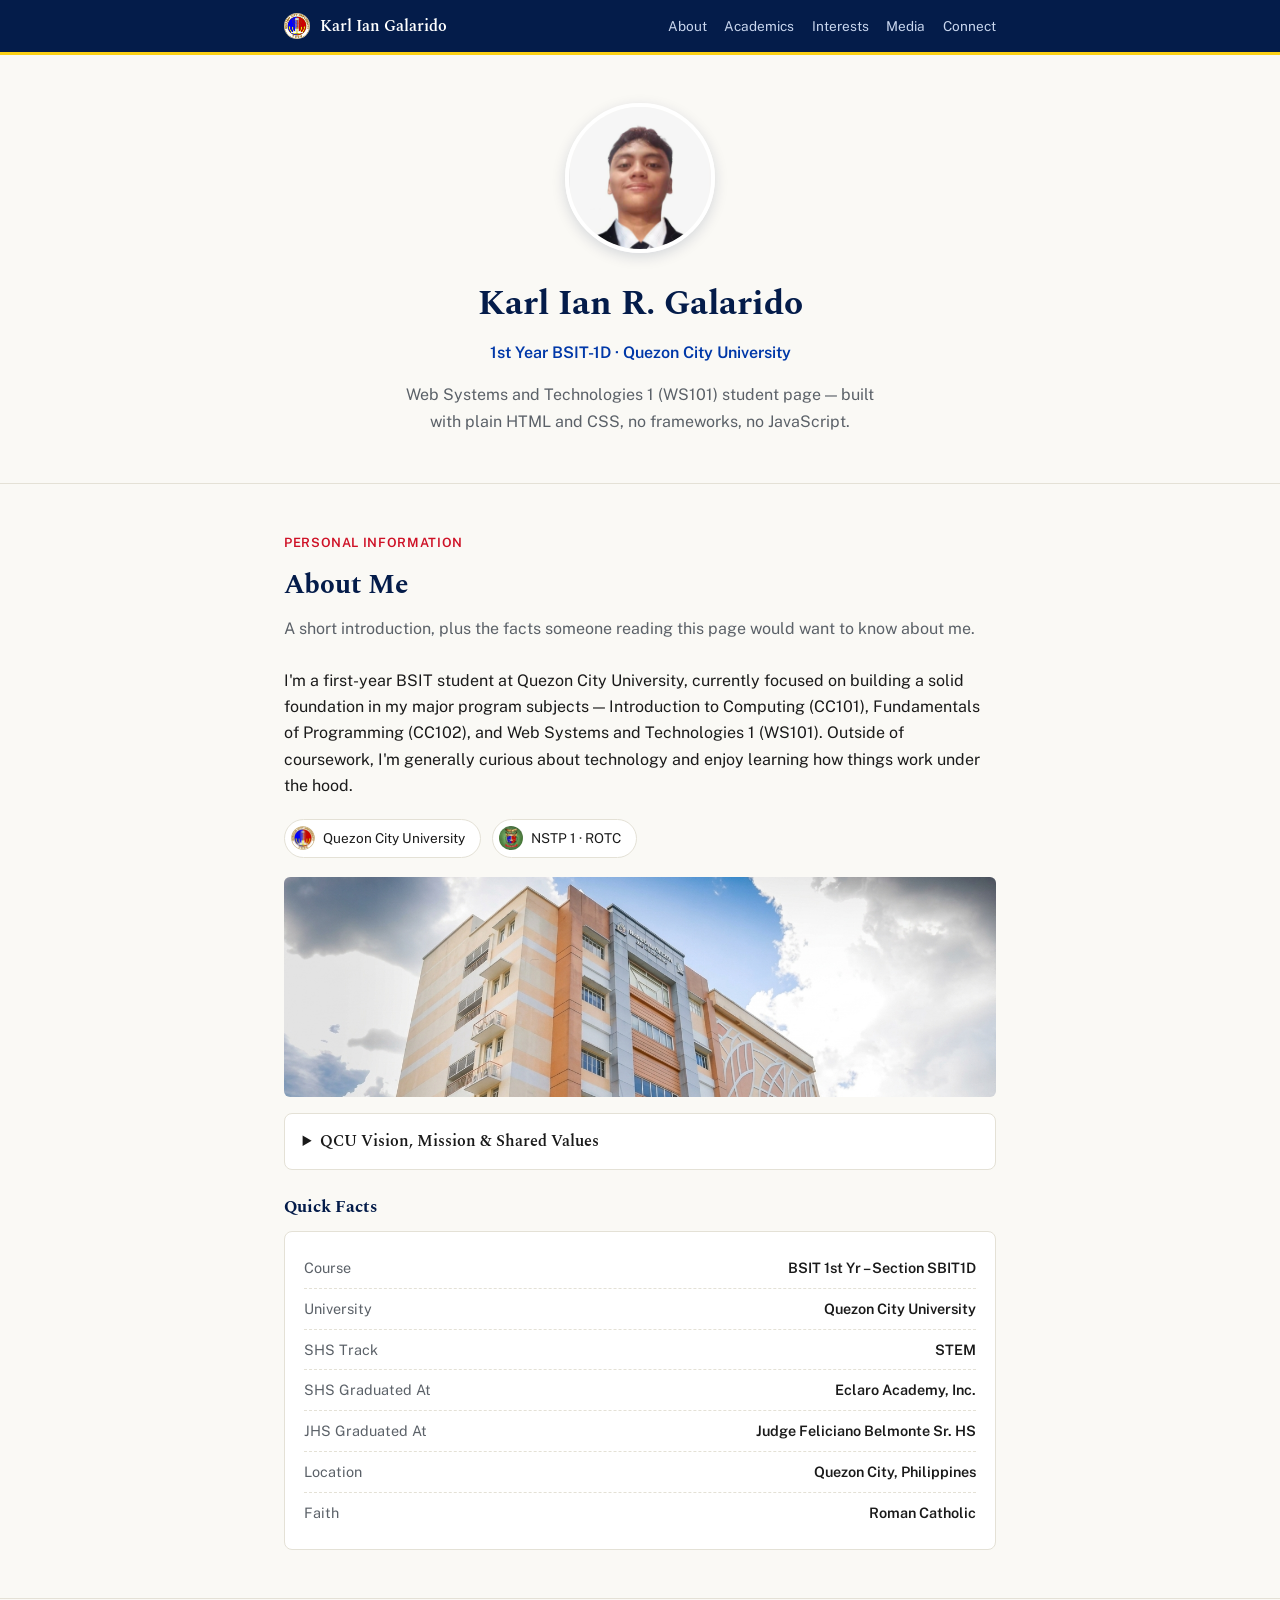
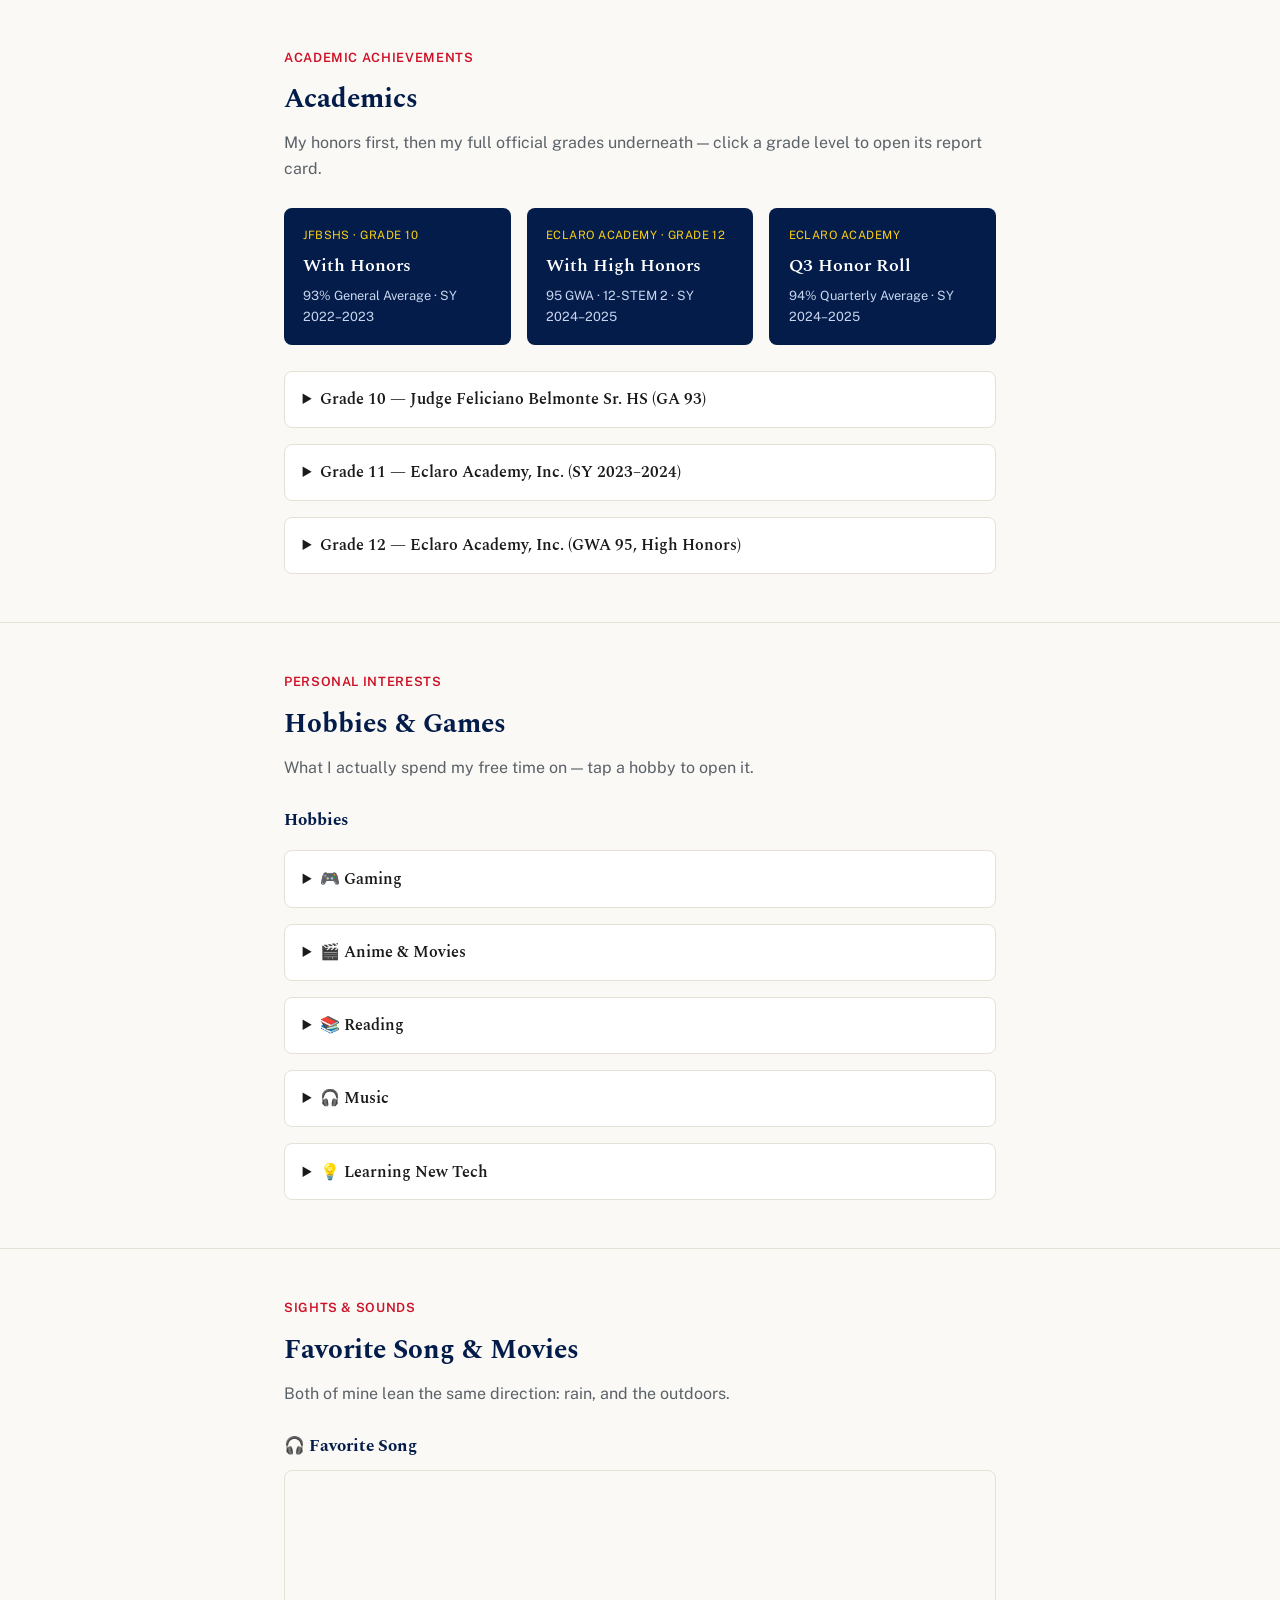
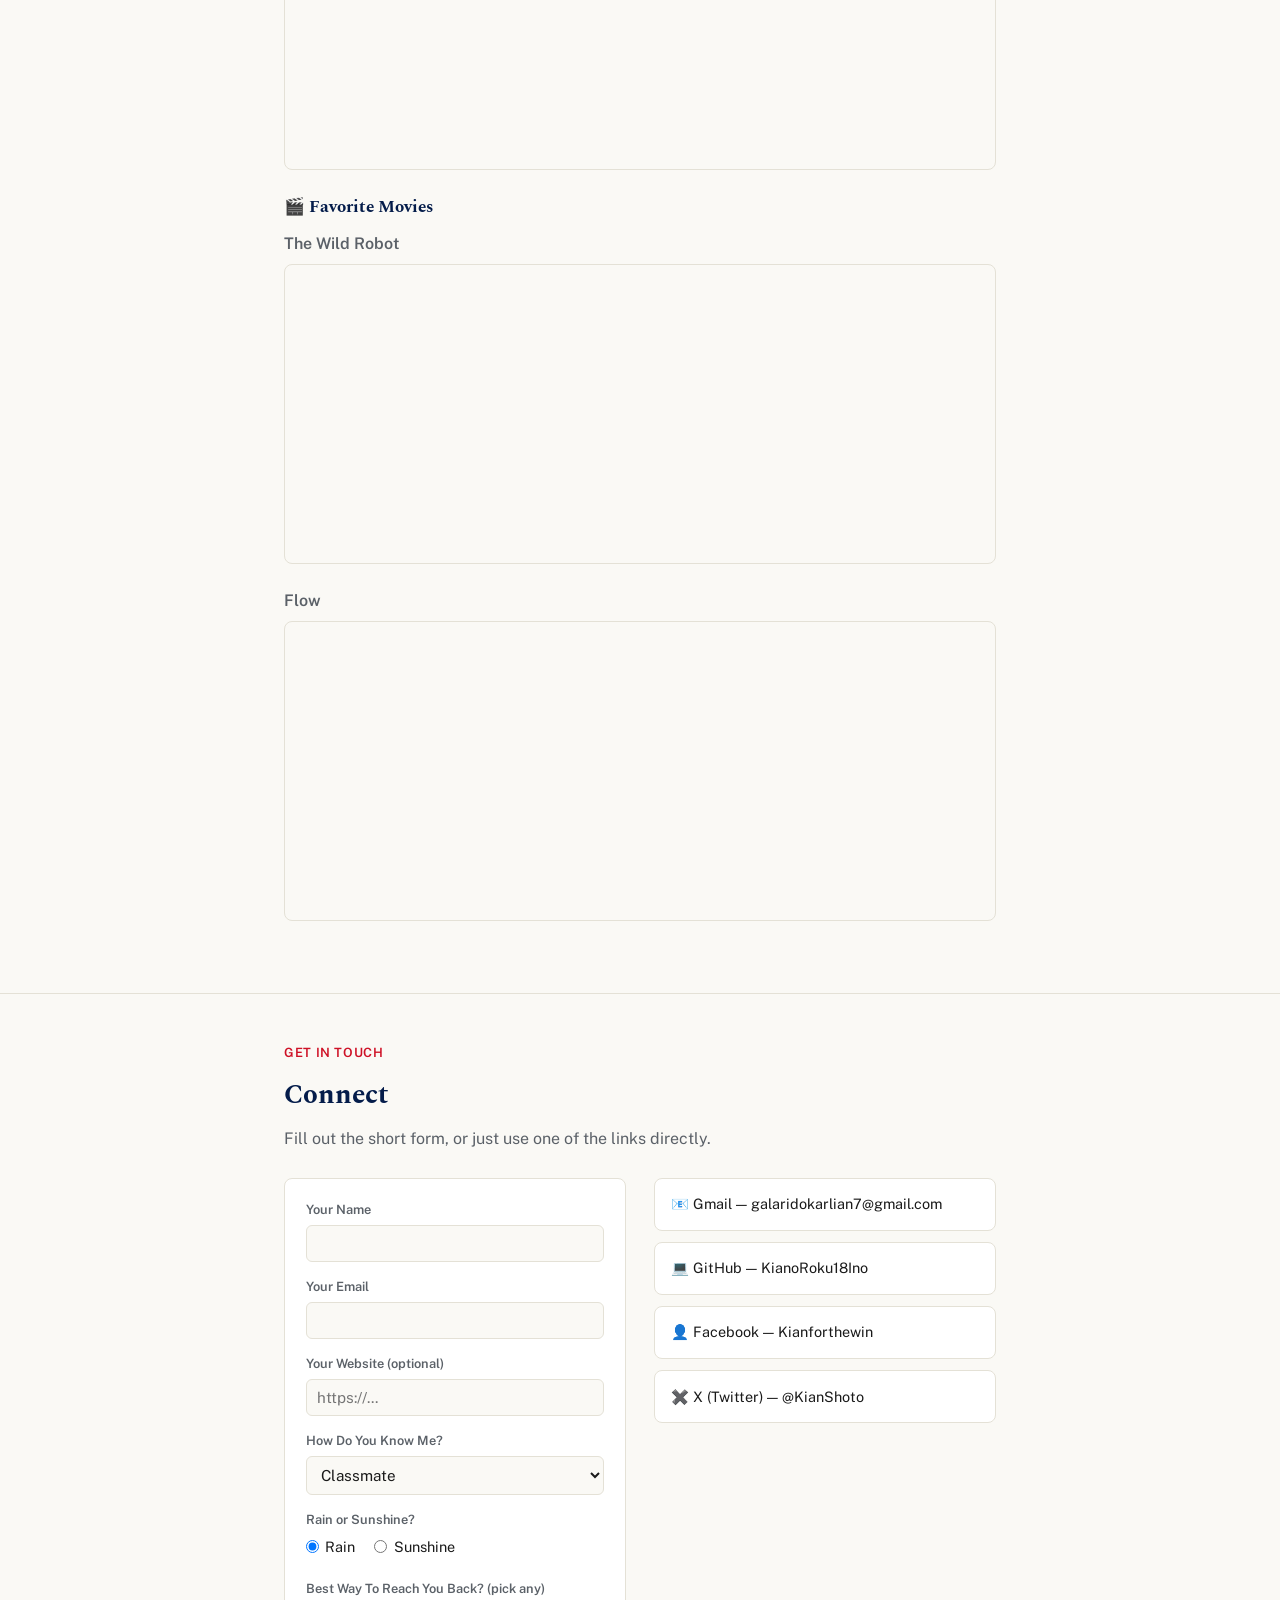
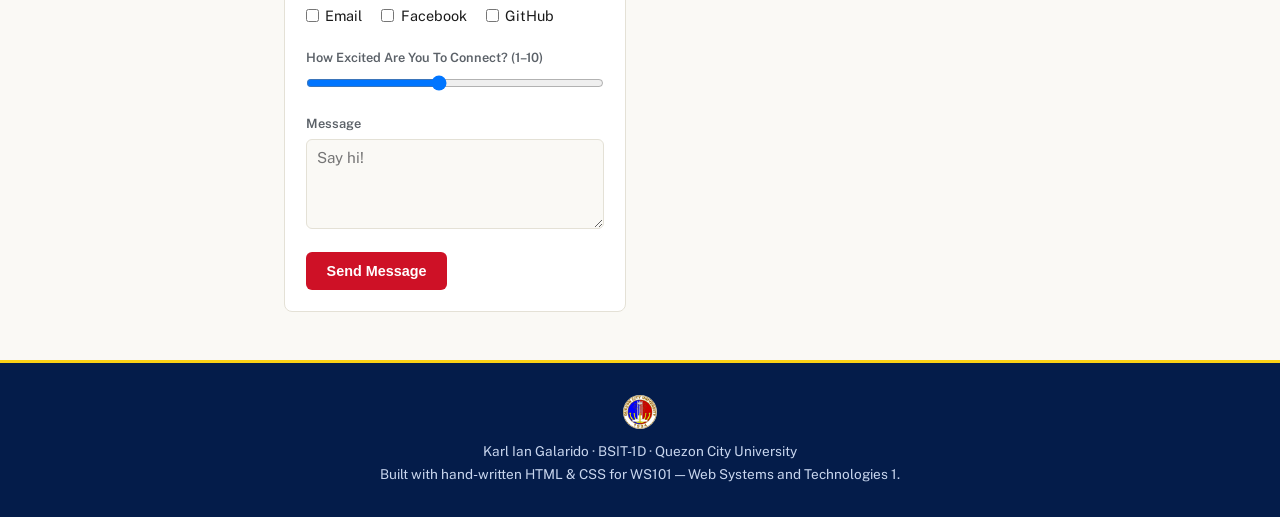
==== 260003GalaridoPortfolio.html @ e558c71a "Add files via upload" ====
<!DOCTYPE html>
<!--
  260003GalaridoPortfolio.html
  WS101 Activity 1 — My Personal Web Page.
  Karl Ian Ranay Galarido | BSIT-1D | Quezon City University

  This page only uses plain HTML and CSS. No JavaScript, no
  frameworks. The styling lives in a separate file called
  260003GalaridoStyle.css, linked below, because the assignment
  asks for an external stylesheet.

  I read this page top to bottom the same way it shows on screen:
  Nav -> Hero -> About Me -> Academics -> Media -> Connect -> Footer.
-->
<html lang="en">
<head>
  <meta charset="UTF-8" />
  <!-- this line tells the browser to use the phone's real screen
       width instead of showing a zoomed-out desktop view first -->
  <meta name="viewport" content="width=device-width, initial-scale=1.0" />
  <title>Karl Ian Galarido — Personal Web Page</title>
  <meta name="description" content="Personal web page of Karl Ian Ranay Galarido, 1st Year BSIT student at Quezon City University." />
  <!-- linking my external CSS file, as required by the activity -->
  <link rel="stylesheet" href="260003GalaridoStyle.css" />
</head>
<body>

  <!-- ===== NAV — a header with a nav inside it. Clicking a link
       just jumps to the matching id="" further down the page. This
       is plain browser behavior, I did not write any script for it. ===== -->
  <header class="topnav">
    <div class="wrap topnav-inner">
      <span class="brand">
        <img src="assets/images/qcu-seal.webp" alt="Quezon City University seal" />
        Karl Ian Galarido
      </span>
      <nav>
        <a href="#about">About</a>
        <a href="#academics">Academics</a>
        <a href="#interests">Interests</a>
        <a href="#media">Media</a>
        <a href="#connect">Connect</a>
      </nav>
    </div>
  </header>

  <main>

    <!-- ===== HERO — my photo, name, and a one-line intro ===== -->
    <section class="hero">
      <div class="wrap">
        <img class="profile-photo" src="assets/images/profile.jpg" alt="Photo of Karl Ian Galarido" />
        <h1>Karl Ian R. Galarido</h1>
        <p class="role-line">1st Year BSIT-1D &middot; Quezon City University</p>
        <p class="tagline">
          Web Systems and Technologies 1 (WS101) student page —
          built with plain HTML and CSS, no frameworks, no JavaScript.
        </p>
      </div>
    </section>

    <!-- ===== ABOUT ME — my bio, my badges, my hobbies, and a
         list of quick facts about me ===== -->
    <section id="about">
      <div class="wrap">
        <span class="eyebrow">Personal Information</span>
        <h2>About Me</h2>
        <p class="lede">A short introduction, plus the facts someone reading this page would want to know about me.</p>

        <!-- one column, top to bottom: bio, then QCU/ROTC, then what
             QCU stands for, then my quick facts. I dropped the
             two-column split I had before — with hobbies and games
             now living in their own section, there was nothing left
             to put in a second column, so one column reads better. -->
        <p>
          I'm a first-year BSIT student at Quezon City University,
          currently focused on building a solid foundation in my
          major program subjects — Introduction to Computing (CC101),
          Fundamentals of Programming (CC102), and Web Systems and
          Technologies 1 (WS101). Outside of coursework, I'm generally
          curious about technology and enjoy learning how things
          work under the hood.
        </p>

        <!-- QCU / ROTC badges — each one is just a link with a
             small logo and a bit of text inside it -->
        <div class="badge-links">
          <a class="mini-badge" href="https://qcu.edu.ph/" target="_blank" rel="noopener">
            <img src="assets/images/qcu-seal.webp" alt="" />
            Quezon City University
          </a>
          <a class="mini-badge" href="https://www.facebook.com/qcurotcunitpage" target="_blank" rel="noopener">
            <img src="assets/images/rotc-crest.jpg" alt="" />
            NSTP 1 &middot; ROTC
          </a>
        </div>

        <!-- a photo of my current university, right under the QCU
             badge above it — the same "put a real photo next to the
             text" idea I used for JFBSHS and Eclaro further down in
             Academics -->
        <img class="school-photo" src="assets/images/qcu-campus.png" alt="Quezon City University campus building" />

        <!-- <details> is a native HTML tag that gives me a free
             show/hide box. I did not write any JavaScript for
             this — the browser handles the open and close by
             itself the moment someone clicks the <summary> line.
             I put this right after the QCU/ROTC badges on purpose:
             it's the natural next thing to read once someone knows
             which school I'm affiliated with. -->
        <details class="info-box">
          <summary>QCU Vision, Mission &amp; Shared Values</summary>
          <p><strong>Vision:</strong> To be an internationally recognized local university committed to innovation and sustainability to achieve positive social impact.</p>
          <p><strong>Mission:</strong> To provide a comprehensive education that enhances the lives of QCU students for nation building and as world citizens.</p>
          <p><strong>Shared Values (R.I.S.E.):</strong> Resiliency, Innovativeness, Stewardship, Equity.</p>
        </details>

        <h3 class="mini-title">Quick Facts</h3>
        <!-- my quick facts — a <ul> of label/value pairs, not a
             <table>, because this is not a grid of rows and
             columns, just a simple list -->
        <ul class="fact-list">
          <li><span class="fact-label">Course</span><span class="fact-value">BSIT 1st Yr &ndash; Section SBIT1D</span></li>
          <li><span class="fact-label">University</span><span class="fact-value">Quezon City University</span></li>
          <li><span class="fact-label">SHS Track</span><span class="fact-value">STEM</span></li>
          <li><span class="fact-label">SHS Graduated At</span><span class="fact-value">Eclaro Academy, Inc.</span></li>
          <li><span class="fact-label">JHS Graduated At</span><span class="fact-value">Judge Feliciano Belmonte Sr. HS</span></li>
          <li><span class="fact-label">Location</span><span class="fact-value">Quezon City, Philippines</span></li>
          <li><span class="fact-label">Faith</span><span class="fact-value">Roman Catholic</span></li>
        </ul>
      </div>
    </section>

    <!-- ===== ACADEMICS — my honors first, then my actual report
         cards, grade level by grade level, each one hidden inside
         a <details> box until clicked open ===== -->
    <section id="academics">
      <div class="wrap">
        <span class="eyebrow">Academic Achievements</span>
        <h2>Academics</h2>
        <p class="lede">My honors first, then my full official grades underneath — click a grade level to open its report card.</p>

        <div class="badge-row">
          <div class="badge-card">
            <p class="badge-school">JFBSHS &middot; Grade 10</p>
            <p class="badge-title">With Honors</p>
            <p class="badge-meta">93% General Average &middot; SY 2022&ndash;2023</p>
          </div>
          <div class="badge-card">
            <p class="badge-school">Eclaro Academy &middot; Grade 12</p>
            <p class="badge-title">With High Honors</p>
            <p class="badge-meta">95 GWA &middot; 12-STEM 2 &middot; SY 2024&ndash;2025</p>
          </div>
          <div class="badge-card">
            <p class="badge-school">Eclaro Academy</p>
            <p class="badge-title">Q3 Honor Roll</p>
            <p class="badge-meta">94% Quarterly Average &middot; SY 2024&ndash;2025</p>
          </div>
        </div>

        <!-- Grade 10 -->
        <details class="report-box">
          <summary>Grade 10 — Judge Feliciano Belmonte Sr. HS (GA 93)</summary>
          <!-- a photo of the actual school building, so this
               report card isn't just a wall of numbers -->
          <img class="school-photo" src="assets/images/jfbshs-photo.jpg" alt="Judge Feliciano Belmonte Sr. High School building" />
          <!-- this IS a real table: subjects down the rows, quarters
               across the columns. That row/column relationship is
               why I used a <table> here instead of another <ul> -->
          <table>
            <caption>Report on Learning Progress Achievement — SY 2022&ndash;2023</caption>
            <thead>
              <tr><th scope="col">Learning Area</th><th scope="col">Q1</th><th scope="col">Q2</th><th scope="col">Q3</th><th scope="col">Q4</th><th scope="col">Final</th></tr>
            </thead>
            <tbody>
              <tr><th scope="row">Filipino 10</th><td>92</td><td>96</td><td>94</td><td>95</td><td class="final">94</td></tr>
              <tr><th scope="row">English 10</th><td>90</td><td>92</td><td>93</td><td>96</td><td class="final">93</td></tr>
              <tr><th scope="row">Mathematics 10</th><td>92</td><td>94</td><td>95</td><td>96</td><td class="final">94</td></tr>
              <tr><th scope="row">Science 10</th><td>92</td><td>93</td><td>93</td><td>93</td><td class="final">93</td></tr>
              <tr><th scope="row">Araling Panlipunan 10</th><td>89</td><td>95</td><td>97</td><td>98</td><td class="final">95</td></tr>
              <tr><th scope="row">Edukasyon sa Pagpapakatao 10</th><td>92</td><td>90</td><td>91</td><td>94</td><td class="final">92</td></tr>
              <tr><th scope="row">Technology &amp; Livelihood Education 10</th><td>86</td><td>89</td><td>93</td><td>93</td><td class="final">90</td></tr>
              <tr><th scope="row">MAPEH 10</th><td>87</td><td>89</td><td>92</td><td>96</td><td class="final">91</td></tr>
            </tbody>
            <tfoot><tr><td>General Average</td><td colspan="4"></td><td>93</td></tr></tfoot>
          </table>
        </details>

        <!-- Grade 11 -->
        <details class="report-box">
          <summary>Grade 11 — Eclaro Academy, Inc. (SY 2023&ndash;2024)</summary>
          <!-- a photo of the school's own signage, same idea as the
               building photo on the Grade 10 report card above -->
          <img class="school-photo" src="assets/images/eclaro-photo.jpg" alt="Eclaro Academy signage" />
          <table>
            <caption>1st Semester Final Grades</caption>
            <thead><tr><th scope="col">Subject</th><th scope="col">1st Qtr</th><th scope="col">2nd Qtr</th><th scope="col">Final</th></tr></thead>
            <tbody>
              <tr class="group-row"><th colspan="4">Core</th></tr>
              <tr><th scope="row">Oral Communication in Context</th><td>96</td><td>97</td><td class="final">97</td></tr>
              <tr><th scope="row">Komunikasyon at Pananaliksik sa Wika at Kulturang Pilipino</th><td>94</td><td>96</td><td class="final">95</td></tr>
              <tr><th scope="row">General Mathematics</th><td>93</td><td>95</td><td class="final">94</td></tr>
              <tr><th scope="row">Earth Science</th><td>91</td><td>94</td><td class="final">93</td></tr>
              <tr><th scope="row">Personal Development</th><td>92</td><td>94</td><td class="final">93</td></tr>
              <tr><th scope="row">Introduction to the Philosophy of the Human Person</th><td>89</td><td>94</td><td class="final">92</td></tr>
              <tr><th scope="row">Physical Education and Health I</th><td>96</td><td>97</td><td class="final">97</td></tr>
              <tr class="group-row"><th colspan="4">Applied &amp; Specialized</th></tr>
              <tr><th scope="row">General Biology I</th><td>82</td><td>91</td><td class="final">87</td></tr>
              <tr><th scope="row">Pre-Calculus</th><td>90</td><td>94</td><td class="final">92</td></tr>
            </tbody>
            <tfoot><tr><td>General Average for the Semester</td><td></td><td></td><td>93</td></tr></tfoot>
          </table>
          <table>
            <caption>2nd Semester Final Grades</caption>
            <thead><tr><th scope="col">Subject</th><th scope="col">3rd Qtr</th><th scope="col">4th Qtr</th><th scope="col">Final</th></tr></thead>
            <tbody>
              <tr class="group-row"><th colspan="4">Core</th></tr>
              <tr><th scope="row">Reading and Writing</th><td>95</td><td>95</td><td class="final">95</td></tr>
              <tr><th scope="row">Pagbasa at Pagsusuri ng Iba't-Ibang Teksto tungo sa Pananaliksik</th><td>94</td><td>94</td><td class="final">94</td></tr>
              <tr><th scope="row">Statistics and Probability</th><td>94</td><td>83</td><td class="final">89</td></tr>
              <tr><th scope="row">Contemporary Philippine Arts from the Region</th><td>91</td><td>95</td><td class="final">93</td></tr>
              <tr><th scope="row">Physical Education and Health II</th><td>97</td><td>98</td><td class="final">98</td></tr>
              <tr class="group-row"><th colspan="4">Applied &amp; Specialized</th></tr>
              <tr><th scope="row">Empowerment Technologies</th><td>94</td><td>94</td><td class="final">94</td></tr>
              <tr><th scope="row">Research 1</th><td>94</td><td>94</td><td class="final">94</td></tr>
              <tr><th scope="row">General Physics I</th><td>94</td><td>97</td><td class="final">96</td></tr>
              <tr><th scope="row">General Chemistry I</th><td>96</td><td>96</td><td class="final">96</td></tr>
            </tbody>
            <tfoot><tr><td>General Average for the Semester</td><td></td><td></td><td>94</td></tr></tfoot>
          </table>
        </details>

        <!-- Grade 12 -->
        <details class="report-box">
          <summary>Grade 12 — Eclaro Academy, Inc. (GWA 95, High Honors)</summary>
          <table>
            <caption>1st Semester Final Grades</caption>
            <thead><tr><th scope="col">Subject</th><th scope="col">1st Qtr</th><th scope="col">2nd Qtr</th><th scope="col">Final</th></tr></thead>
            <tbody>
              <tr class="group-row"><th colspan="4">Core</th></tr>
              <tr><th scope="row">21st Century Literature from Philippines and World</th><td>97</td><td>98</td><td class="final">98</td></tr>
              <tr><th scope="row">Media and Information Literacy</th><td>91</td><td>91</td><td class="final">91</td></tr>
              <tr><th scope="row">General Physics II</th><td>90</td><td>92</td><td class="final">91</td></tr>
              <tr><th scope="row">Physical Education III</th><td>98</td><td>98</td><td class="final">98</td></tr>
              <tr class="group-row"><th colspan="4">Applied &amp; Specialized</th></tr>
              <tr><th scope="row">Research 2</th><td>95</td><td>98</td><td class="final">97</td></tr>
              <tr><th scope="row">Pagsulat sa Filipino sa Larangan ng Tech-Voc</th><td>95</td><td>95</td><td class="final">95</td></tr>
              <tr><th scope="row">Entrepreneurship</th><td>94</td><td>95</td><td class="final">95</td></tr>
              <tr><th scope="row">General Chemistry II</th><td>83</td><td>83</td><td class="final">83</td></tr>
              <tr><th scope="row">Disaster Risk Reduction and Management</th><td>94</td><td>96</td><td class="final">95</td></tr>
            </tbody>
            <tfoot><tr><td>General Average for the Semester</td><td></td><td></td><td>94</td></tr></tfoot>
          </table>
          <table>
            <caption>2nd Semester Final Grades</caption>
            <thead><tr><th scope="col">Subject</th><th scope="col">3rd Qtr</th><th scope="col">4th Qtr</th><th scope="col">Final</th></tr></thead>
            <tbody>
              <tr class="group-row"><th colspan="4">Core</th></tr>
              <tr><th scope="row">Understanding Culture, Society and Politics</th><td>95</td><td>96</td><td class="final">96</td></tr>
              <tr><th scope="row">Physical Education IV</th><td>98</td><td>98</td><td class="final">98</td></tr>
              <tr class="group-row"><th colspan="4">Applied</th></tr>
              <tr><th scope="row">English for Academic and Professional Purposes</th><td>98</td><td>98</td><td class="final">98</td></tr>
              <tr><th scope="row">Inquiries, Investigation &amp; Immersion</th><td>96</td><td>97</td><td class="final">97</td></tr>
              <tr class="group-row"><th colspan="4">Specialized</th></tr>
              <tr><th scope="row">General Biology II</th><td>98</td><td>97</td><td class="final">98</td></tr>
              <tr><th scope="row">Basic Calculus</th><td>91</td><td>94</td><td class="final">93</td></tr>
              <tr><th scope="row">Work Immersion</th><td>96</td><td>97</td><td class="final">97</td></tr>
            </tbody>
            <tfoot><tr><td>General Average for the Semester</td><td></td><td></td><td>97</td></tr></tfoot>
          </table>
        </details>
      </div>
    </section>

    <!-- ===== INTERESTS — hobbies and the games I'm currently
         playing. This used to live inside About Me, but I moved it
         down here so the page reads formal-info-first: who I am,
         then my academics, then the more casual stuff. Both lists
         are plain bullet points on purpose, nothing fancier. ===== -->
    <section id="interests">
      <div class="wrap">
        <span class="eyebrow">Personal Interests</span>
        <h2>Hobbies &amp; Games</h2>
        <p class="lede">What I actually spend my free time on — tap a hobby to open it.</p>

        <h3 class="mini-title">Hobbies</h3>
        <!-- each hobby is now its own <details> box, same show/hide
             pattern as my grade reports in Academics — no JavaScript,
             the browser handles open/close on its own. Inside each
             one I used a <dl> (description list) instead of a plain
             <ul>, since the content is actual term/description pairs
             (a game's name + what it is), which is exactly what
             <dt>/<dd> exists for. -->
        <details class="report-box">
          <summary>🎮 Gaming</summary>
          <!-- my old standalone "Currently Playing" list now lives
               here instead of its own section. Each title links out
               to its own official site rather than using the
               publisher's logo art — that art is copyrighted
               promotional material, not something I made or have
               the rights to host. -->
          <dl class="game-list">
            <dt><a href="https://wutheringwaves.kurogames.com/en/" target="_blank" rel="noopener">Wuthering Waves</a></dt>
            <dd>Open-world action RPG &mdash; Kuro Games.</dd>
            <dt><a href="https://genshin.hoyoverse.com/en/" target="_blank" rel="noopener">Genshin Impact</a></dt>
            <dd>Open-world gacha RPG &mdash; HoYoverse.</dd>
            <dt><a href="https://www.arknights.global/" target="_blank" rel="noopener">Arknights</a></dt>
            <dd>Tower-defense gacha strategy &mdash; Hypergryph.</dd>
            <dt><a href="https://nte.perfectworld.com/" target="_blank" rel="noopener">Neverness to Everness</a></dt>
            <dd>Open-world urban fantasy RPG &mdash; Perfect World.</dd>
            <dt><a href="https://duetnightabyss.dna-panstudio.com/en" target="_blank" rel="noopener">Duet Night Abyss</a></dt>
            <dd>Action RPG &mdash; NetEase.</dd>
            <dt><a href="https://callofdragons.farlightgames.com/" target="_blank" rel="noopener">Call of Dragons</a></dt>
            <dd>Strategy / RTS &mdash; Farlight Games.</dd>
            <dt><a href="https://www.wherewindsmeetgame.com/m/" target="_blank" rel="noopener">Where Winds Meet</a></dt>
            <dd>Open-world wuxia action RPG &mdash; Everstone Studio.</dd>
            <dt><a href="https://m.mobilelegends.com/" target="_blank" rel="noopener">Mobile Legends: Bang Bang</a></dt>
            <dd>5v5 MOBA &mdash; Moonton.</dd>
            <dt><a href="https://www.callofduty.com/mobile" target="_blank" rel="noopener">Call of Duty: Mobile</a></dt>
            <dd>FPS &mdash; Activision.</dd>
            <dt><a href="https://www.minecraft.net/" target="_blank" rel="noopener">Minecraft</a></dt>
            <dd>Sandbox survival &amp; building &mdash; Mojang.</dd>
            <dt><a href="https://www.roblox.com/" target="_blank" rel="noopener">Roblox</a></dt>
            <dd>User-generated game platform &mdash; Roblox Corp.</dd>
          </dl>
        </details>

        <details class="report-box">
          <summary>🎬 Anime &amp; Movies</summary>
          <!-- reusing my real movie picks from the Media section
               below instead of repeating them as full video embeds —
               a name + one-line note here is enough, the actual
               trailers are already further down the page -->
          <dl class="game-list">
            <dt>The Wild Robot</dt>
            <dd>Favorite movie &mdash; trailer embedded in Media below.</dd>
            <dt>Flow</dt>
            <dd>Favorite movie &mdash; trailer embedded in Media below.</dd>
          </dl>
          <p class="placeholder-note">Anime list &mdash; still deciding on favorites, will fill this in later.</p>
        </details>

        <details class="report-box">
          <summary>📚 Reading</summary>
          <p class="placeholder-note">List coming soon.</p>
        </details>

        <details class="report-box">
          <summary>🎧 Music</summary>
          <p class="placeholder-note">List coming soon &mdash; favorite song is in Media below.</p>
        </details>

        <details class="report-box">
          <summary>💡 Learning New Tech</summary>
          <p class="placeholder-note">Whatever I'm picking up outside of coursework at the moment &mdash; right now that's mostly just going deeper on HTML/CSS through this activity itself.</p>
        </details>
      </div>
    </section>

    <!-- ===== MEDIA — my favorite song and video, embedded straight
         from YouTube using <iframe> ===== -->
    <section id="media">
      <div class="wrap">
        <span class="eyebrow">Sights &amp; Sounds</span>
        <h2>Favorite Song &amp; Movies</h2>
        <p class="lede">Both of mine lean the same direction: rain, and the outdoors.</p>

        <h3 class="mini-title">🎧 Favorite Song</h3>
        <!-- an <iframe> loads another site's page inside a box on
             my own page — this is how I embed a real YouTube player
             without needing to host any video file myself -->
        <div class="embed-box">
          <iframe
            src="https://www.youtube.com/embed/C-hzP3mOBGY"
            title="Favorite song — rain sounds ambience"
            loading="lazy"
            allowfullscreen>
          </iframe>
        </div>

        <h3 class="mini-title">🎬 Favorite Movies</h3>
        <!-- two movies this time, so I gave each one its own small
             label above the embed instead of just one heading —
             otherwise there'd be no way to tell which trailer is
             which just from looking at the page -->
        <p class="movie-label">The Wild Robot</p>
        <div class="embed-box">
          <iframe
            src="https://www.youtube.com/embed/akAI59gcsIw"
            title="Favorite movie — The Wild Robot trailer"
            loading="lazy"
            allowfullscreen>
          </iframe>
        </div>

        <p class="movie-label">Flow</p>
        <div class="embed-box">
          <iframe
            src="https://www.youtube.com/embed/ZgZccxuj2RY"
            title="Favorite movie — Flow trailer"
            loading="lazy"
            allowfullscreen>
          </iframe>
        </div>
      </div>
    </section>

    <!-- ===== CONNECT — a contact form and my direct links ===== -->
    <section id="connect">
      <div class="wrap">
        <span class="eyebrow">Get In Touch</span>
        <h2>Connect</h2>
        <p class="lede">Fill out the short form, or just use one of the links directly.</p>

        <div class="connect-grid">
          <!-- this page has no server, so I used action="mailto:..."
               instead. Clicking "Send" just opens the visitor's own
               email app with these fields already filled in — that
               is the most a plain HTML form can do without a backend -->
          <form class="contact-form" action="mailto:galaridokarlian7@gmail.com" method="post" enctype="text/plain">
            <div class="form-row">
              <label for="visitor-name">Your Name</label>
              <input type="text" id="visitor-name" name="Name" required />
            </div>
            <div class="form-row">
              <label for="visitor-email">Your Email</label>
              <!-- type="email" makes the browser check that this
                   looks like a real email address before it submits -->
              <input type="email" id="visitor-email" name="Email" required />
            </div>
            <div class="form-row">
              <label for="visitor-site">Your Website (optional)</label>
              <!-- type="url" is the same idea as type="email" — the
                   browser checks this looks like a real web address
                   before letting the form submit -->
              <input type="url" id="visitor-site" name="Website" placeholder="https://..." />
            </div>
            <div class="form-row">
              <label for="visitor-how">How Do You Know Me?</label>
              <select id="visitor-how" name="How we know each other">
                <option value="Classmate">Classmate</option>
                <option value="Org-mate">Org-mate</option>
                <option value="Online">Met online</option>
                <option value="Other">Other</option>
              </select>
            </div>
            <!-- <fieldset> + <legend> is the correct pair of tags for
                 "these inputs all belong to one question" — the
                 <legend> is the question, everything inside the
                 <fieldset> is the set of answers. I was using a
                 plain <label> for this before, which isn't actually
                 tied to anything since a group of radios has no
                 single input to label. -->
            <fieldset class="form-row">
              <legend>Rain or Sunshine?</legend>
              <!-- both radio buttons share name="Weather preference",
                   which is what makes them a group where only one
                   can be picked at a time -->
              <div class="radio-group">
                <label><input type="radio" name="Weather preference" value="Rain" checked /> Rain</label>
                <label><input type="radio" name="Weather preference" value="Sunshine" /> Sunshine</label>
              </div>
            </fieldset>
            <fieldset class="form-row">
              <legend>Best Way To Reach You Back? (pick any)</legend>
              <!-- checkboxes are the right input for this instead of
                   radios, because more than one can be true at once —
                   each one here has its own separate name, so any
                   combination can be checked -->
              <div class="checkbox-group">
                <label><input type="checkbox" name="Reply via Email" value="Yes" /> Email</label>
                <label><input type="checkbox" name="Reply via Facebook" value="Yes" /> Facebook</label>
                <label><input type="checkbox" name="Reply via GitHub" value="Yes" /> GitHub</label>
              </div>
            </fieldset>
            <div class="form-row">
              <label for="visitor-hype">How Excited Are You To Connect? (1&ndash;10)</label>
              <!-- type="range" gives me a slider instead of typed
                   text — min/max set the two ends, value sets where
                   it starts. I did not add a live number display
                   next to it, since updating that on drag needs
                   JavaScript, which this page intentionally has none of -->
              <input type="range" id="visitor-hype" name="Hype level (1-10)" min="1" max="10" value="5" />
            </div>
            <div class="form-row">
              <label for="visitor-message">Message</label>
              <textarea id="visitor-message" name="Message" placeholder="Say hi!"></textarea>
            </div>
            <button type="submit">Send Message</button>
          </form>

          <ul class="link-list">
            <li><a href="mailto:galaridokarlian7@gmail.com">📧 Gmail — galaridokarlian7@gmail.com</a></li>
            <li><a href="https://github.com/KianoRoku18Ino" target="_blank" rel="noopener">💻 GitHub — KianoRoku18Ino</a></li>
            <li><a href="https://www.facebook.com/Kianforthewin" target="_blank" rel="noopener">👤 Facebook — Kianforthewin</a></li>
            <li><a href="https://x.com/KianShoto" target="_blank" rel="noopener">✖️ X (Twitter) — @KianShoto</a></li>
          </ul>
        </div>
      </div>
    </section>

  </main>

  <footer>
    <div class="wrap">
      <img src="assets/images/qcu-seal.webp" alt="Quezon City University seal" />
      <p>Karl Ian Galarido &middot; BSIT-1D &middot; Quezon City University</p>
      <p>Built with hand-written HTML &amp; CSS for WS101 — Web Systems and Technologies 1.</p>
    </div>
  </footer>

</body>
</html>
---- 260003GalaridoStyle.css ----
/* ============================================================
   260003GalaridoStyle.css
   My stylesheet for WS101 Activity 1 — Personal Web Page.
   Karl Ian Galarido, BSIT-1D.

   This file is organized top to bottom in the same order the
   page reads:
     1. Colors and fonts (my variables)
     2. Reset (removes browser default spacing)
     3. Layout basics (page width, section spacing)
     4. One block per section, same order as the HTML file
     5. The one phone screen adjustment, at the very bottom
   ============================================================ */

/* 1. FONTS
   I used one font for headings (Spectral, a serif) and one for
   body text (Public Sans, a sans-serif). Loading them from
   Google Fonts is the reason my headings and paragraphs don't
   look like the browser's plain default font. */
@import url('https://fonts.googleapis.com/css2?family=Spectral:wght@500;600;700&family=Public+Sans:wght@400;500;600;700&display=swap');

/* My colors, kept in one place. I picked the Philippine flag's
   own colors (blue, red, gold) since that's the theme I wanted.
   Anywhere I write var(--navy) below, it means "use this color".
   If I ever want to change my blue, I only have to edit it here
   once instead of hunting through the whole file. */
:root {
  --navy: #0038A8;
  --navy-deep: #041C4A;
  --red: #CE1126;
  --gold: #FCD116;
  --gold-soft: #FFF6D6;
  --bg: #FAF9F5;
  --white: #FFFFFF;
  --text: #1A1A1A;
  --text-light: #5B6168;
  --border: #E4E1D6;
}

/* 2. RESET
   Every browser adds its own default margin/padding to things
   like headings and lists. This line sets them all to zero so I
   am styling from a clean, predictable starting point. */
* {
  box-sizing: border-box;
  margin: 0;
  padding: 0;
}

body {
  font-family: 'Public Sans', Arial, sans-serif;
  background: var(--bg);
  color: var(--text);
  line-height: 1.65;
}

a { color: var(--navy); }
img { max-width: 100%; display: block; }

h1, h2, h3 {
  font-family: 'Spectral', Georgia, serif;
  color: var(--navy-deep);
}

/* smooth-scrolls the page when a nav link is clicked, instead of
   jumping instantly. This one line is the only reason for that
   animated scroll — no JavaScript involved. */
html { scroll-behavior: smooth; }

/* 3. LAYOUT BASICS
   .wrap is my centered column. I reuse this class inside almost
   every section so the content never touches the edges of a wide
   screen. */
.wrap {
  max-width: 760px;
  margin: 0 auto;
  padding: 0 1.5rem;
}

/* every section gets the same top/bottom spacing, plus a thin
   line above it to visually separate it from the section before */
section {
  padding: 3rem 0;
  border-top: 1px solid var(--border);
}
.hero { border-top: none; }

.eyebrow {
  display: block;
  font-size: 0.8rem;
  font-weight: 600;
  text-transform: uppercase;
  letter-spacing: 0.05em;
  color: var(--red);
  margin-bottom: 0.6rem;
}

h2 { font-size: 1.7rem; margin-bottom: 0.5rem; }
.lede { color: var(--text-light); margin-bottom: 1.6rem; }
.mini-title { font-size: 1.05rem; margin: 1.5rem 0 0.6rem; }

/* 4a. TOP NAV
   position: sticky keeps the nav bar visible at the top of the
   screen even while I scroll further down the page. */
.topnav {
  position: sticky;
  top: 0;
  background: var(--navy-deep);
  border-bottom: 3px solid var(--gold);
}
.topnav-inner {
  padding: 0.8rem 1.5rem;
  /* flexbox puts my logo/name on the left and the nav links on
     the right, on one row, with space pushed between them */
  display: flex;
  align-items: center;
  justify-content: space-between;
  flex-wrap: wrap;
  gap: 0.6rem;
}
.brand {
  display: flex;
  align-items: center;
  gap: 0.6rem;
  color: var(--white);
  font-family: 'Spectral', Georgia, serif;
  font-weight: 600;
}
.brand img { width: 26px; height: 26px; border-radius: 50%; }
.topnav nav { display: flex; gap: 1.1rem; flex-wrap: wrap; }
.topnav a { color: #C9D6EE; text-decoration: none; font-size: 0.85rem; }
.topnav a:hover { color: var(--gold); }

/* 4b. HERO */
.hero { text-align: center; padding-top: 3rem; }
.profile-photo {
  width: 150px;
  height: 150px;
  border-radius: 50%;
  /* object-fit: cover crops the photo to fill this circle
     without squishing or stretching it */
  object-fit: cover;
  border: 4px solid var(--white);
  box-shadow: 0 4px 14px rgba(4, 28, 74, 0.15);
  margin: 0 auto 1.4rem;
}
.hero h1 { font-size: 2.2rem; margin-bottom: 0.4rem; }
.hero .role-line { color: var(--navy); font-weight: 600; margin-bottom: 1rem; }
.hero .tagline { max-width: 480px; margin: 0 auto; color: var(--text-light); }

/* 4c. ABOUT ME
   One column, top to bottom — no grid needed here anymore. */
.badge-links { display: flex; flex-wrap: wrap; gap: 0.7rem; margin: 1.2rem 0; }
.mini-badge {
  display: flex;
  align-items: center;
  gap: 0.5rem;
  background: var(--white);
  border: 1px solid var(--border);
  border-radius: 999px;
  padding: 0.4rem 0.9rem 0.4rem 0.4rem;
  text-decoration: none;
  color: var(--text);
  font-size: 0.85rem;
}
.mini-badge:hover { border-color: var(--navy); }
.mini-badge img { width: 24px; height: 24px; border-radius: 50%; }

/* my hobbies and currently-playing lists, in the Interests section
   further down the page — plain bullet points. I let the browser's
   own default disc marker show and only added spacing between
   items, instead of turning these into styled cards or pills. */
.bullet-list {
  list-style: disc;
  padding-left: 1.3rem;
}
.bullet-list li { margin-bottom: 0.5rem; }
.bullet-list a { color: var(--navy); }

/* the <dl> inside each hobby's <details> box — dt is the item name
   (a game, a movie), dd right under it is a one-line note about it.
   Just spacing, no box/border of its own since it already sits
   inside .report-box's padding. */
.game-list dt { font-weight: 600; margin-top: 0.7rem; }
.game-list dt:first-child { margin-top: 0; }
.game-list dd { margin: 0.15rem 0 0 0; font-size: 0.85rem; color: var(--text-light); }
.placeholder-note { font-size: 0.85rem; color: var(--text-light); font-style: italic; margin-top: 0.5rem; }

/* <details>/<summary> already comes with a working show/hide
   arrow built into the browser, so I did not need to style or
   replace it — I only styled the box around it */
.info-box, .report-box {
  background: var(--white);
  border: 1px solid var(--border);
  border-radius: 8px;
  padding: 0.9rem 1.1rem;
  margin-top: 1rem;
}
.info-box summary, .report-box summary {
  cursor: pointer;
  font-weight: 600;
  font-family: 'Spectral', Georgia, serif;
}
.info-box p { margin-top: 0.7rem; font-size: 0.92rem; }

/* my quick-fact list — label on the left, value on the right,
   for every <li>. This is a simple label/value list, not a table,
   since there is no row-and-column relationship to show. */
.fact-list { list-style: none; background: var(--white); border: 1px solid var(--border); border-radius: 8px; padding: 1rem 1.2rem; }
.fact-list li { display: flex; justify-content: space-between; gap: 1rem; padding: 0.5rem 0; border-bottom: 1px dashed var(--border); font-size: 0.9rem; }
.fact-list li:last-child { border-bottom: none; }
.fact-label { color: var(--text-light); }
.fact-value { font-weight: 600; text-align: right; }

/* 4d. ACADEMICS */
.badge-row {
  display: flex;
  flex-wrap: wrap;
  gap: 1rem;
  margin-bottom: 1.6rem;
}
.badge-card {
  flex: 1 1 200px;
  background: var(--navy-deep);
  color: var(--white);
  border-radius: 8px;
  padding: 1.1rem 1.2rem;
}
.badge-school { font-size: 0.72rem; text-transform: uppercase; letter-spacing: 0.04em; color: var(--gold); margin-bottom: 0.4rem; }
.badge-title { font-family: 'Spectral', Georgia, serif; font-size: 1.1rem; font-weight: 600; margin-bottom: 0.3rem; }
.badge-meta { font-size: 0.8rem; color: #C9D6EE; }

/* a plain photo dropped inside a report box — capped height so a
   tall photo doesn't push the table too far down the page */
.school-photo { width: 100%; max-height: 220px; object-fit: cover; border-radius: 6px; margin-top: 0.8rem; }

/* real <table> markup, used only where the data actually has
   rows and columns — my grade reports */
table { width: 100%; border-collapse: collapse; font-size: 0.85rem; margin-top: 0.8rem; }
caption { text-align: left; font-size: 0.75rem; color: var(--text-light); padding-bottom: 0.4rem; }
th, td { padding: 0.45rem 0.55rem; border-bottom: 1px solid var(--border); text-align: left; }
thead th { background: var(--navy); color: var(--white); font-size: 0.72rem; text-transform: uppercase; }
tbody tr:nth-child(even) { background: #F4F2EA; }
tr.group-row th { background: var(--navy-deep); color: var(--gold); font-size: 0.72rem; text-transform: uppercase; }
td.final { font-weight: 700; color: var(--navy-deep); }
tfoot td { font-weight: 700; color: var(--navy-deep); border-top: 2px solid var(--navy); border-bottom: none; }

/* 4e. MEDIA
   A fixed-height box around each iframe keeps the embedded video
   a reasonable size no matter what the video itself reports. */
.embed-box { width: 100%; height: 300px; border: 1px solid var(--border); border-radius: 8px; overflow: hidden; margin-bottom: 1.5rem; }
.embed-box iframe { width: 100%; height: 100%; border: 0; }
.movie-label { font-weight: 600; color: var(--text-light); margin-bottom: 0.4rem; }

/* 4f. CONNECT
   My form has no server behind it, so action="mailto:..." (set
   in the HTML) is what makes "Send Message" open the visitor's
   email app instead of actually submitting anywhere. */
.connect-grid { display: grid; grid-template-columns: 1fr 1fr; gap: 1.8rem; }
.contact-form { background: var(--white); border: 1px solid var(--border); border-radius: 8px; padding: 1.3rem; }
.form-row { margin-bottom: 0.9rem; }
.form-row label { display: block; font-size: 0.8rem; font-weight: 600; color: var(--text-light); margin-bottom: 0.3rem; }
.form-row input, .form-row textarea, .form-row select {
  width: 100%;
  font-family: 'Public Sans', Arial, sans-serif;
  font-size: 0.95rem;
  padding: 0.55rem 0.65rem;
  border: 1px solid var(--border);
  border-radius: 6px;
  background: var(--bg);
  color: var(--text);
}
.form-row textarea { resize: vertical; min-height: 90px; }

/* browsers give <fieldset> a default border + padding on their
   own — I turn that off here since .form-row already handles the
   spacing I actually want, the same way it does for a plain div */
fieldset.form-row { border: none; padding: 0; }
fieldset.form-row legend {
  font-size: 0.8rem;
  font-weight: 600;
  color: var(--text-light);
  margin-bottom: 0.3rem;
  padding: 0;
}

.radio-group, .checkbox-group { display: flex; gap: 1.2rem; flex-wrap: wrap; }
.radio-group label, .checkbox-group label { display: flex; align-items: center; gap: 0.4rem; font-weight: 400; font-size: 0.9rem; color: var(--text); }
.radio-group input, .checkbox-group input { width: auto; }

/* a range slider doesn't need the boxed look the other inputs
   get above — I remove that border/background/padding here so
   it just renders as a plain slider */
.form-row input[type="range"] { border: none; background: none; padding: 0; }

button[type="submit"] {
  font-size: 0.9rem;
  font-weight: 600;
  background: var(--red);
  color: var(--white);
  border: none;
  padding: 0.7rem 1.3rem;
  border-radius: 6px;
  cursor: pointer;
}
button[type="submit"]:hover { background: #A50E1E; }

.link-list { list-style: none; display: flex; flex-direction: column; gap: 0.7rem; }
.link-list a {
  display: block;
  background: var(--white);
  border: 1px solid var(--border);
  border-radius: 8px;
  padding: 0.85rem 1rem;
  text-decoration: none;
  color: var(--text);
  font-size: 0.9rem;
}
.link-list a:hover { border-color: var(--navy); }

/* 4g. FOOTER */
footer { background: var(--navy-deep); color: #C9D6EE; border-top: 3px solid var(--gold); padding: 2rem 0; text-align: center; font-size: 0.85rem; }
footer img { width: 34px; height: 34px; margin: 0 auto 0.7rem; border-radius: 50%; }

/* 5. PHONE SCREEN
   Below 640px wide, my one remaining two-column grid (Connect)
   becomes one column too. */
@media (max-width: 640px) {
  .connect-grid { grid-template-columns: 1fr; }
}
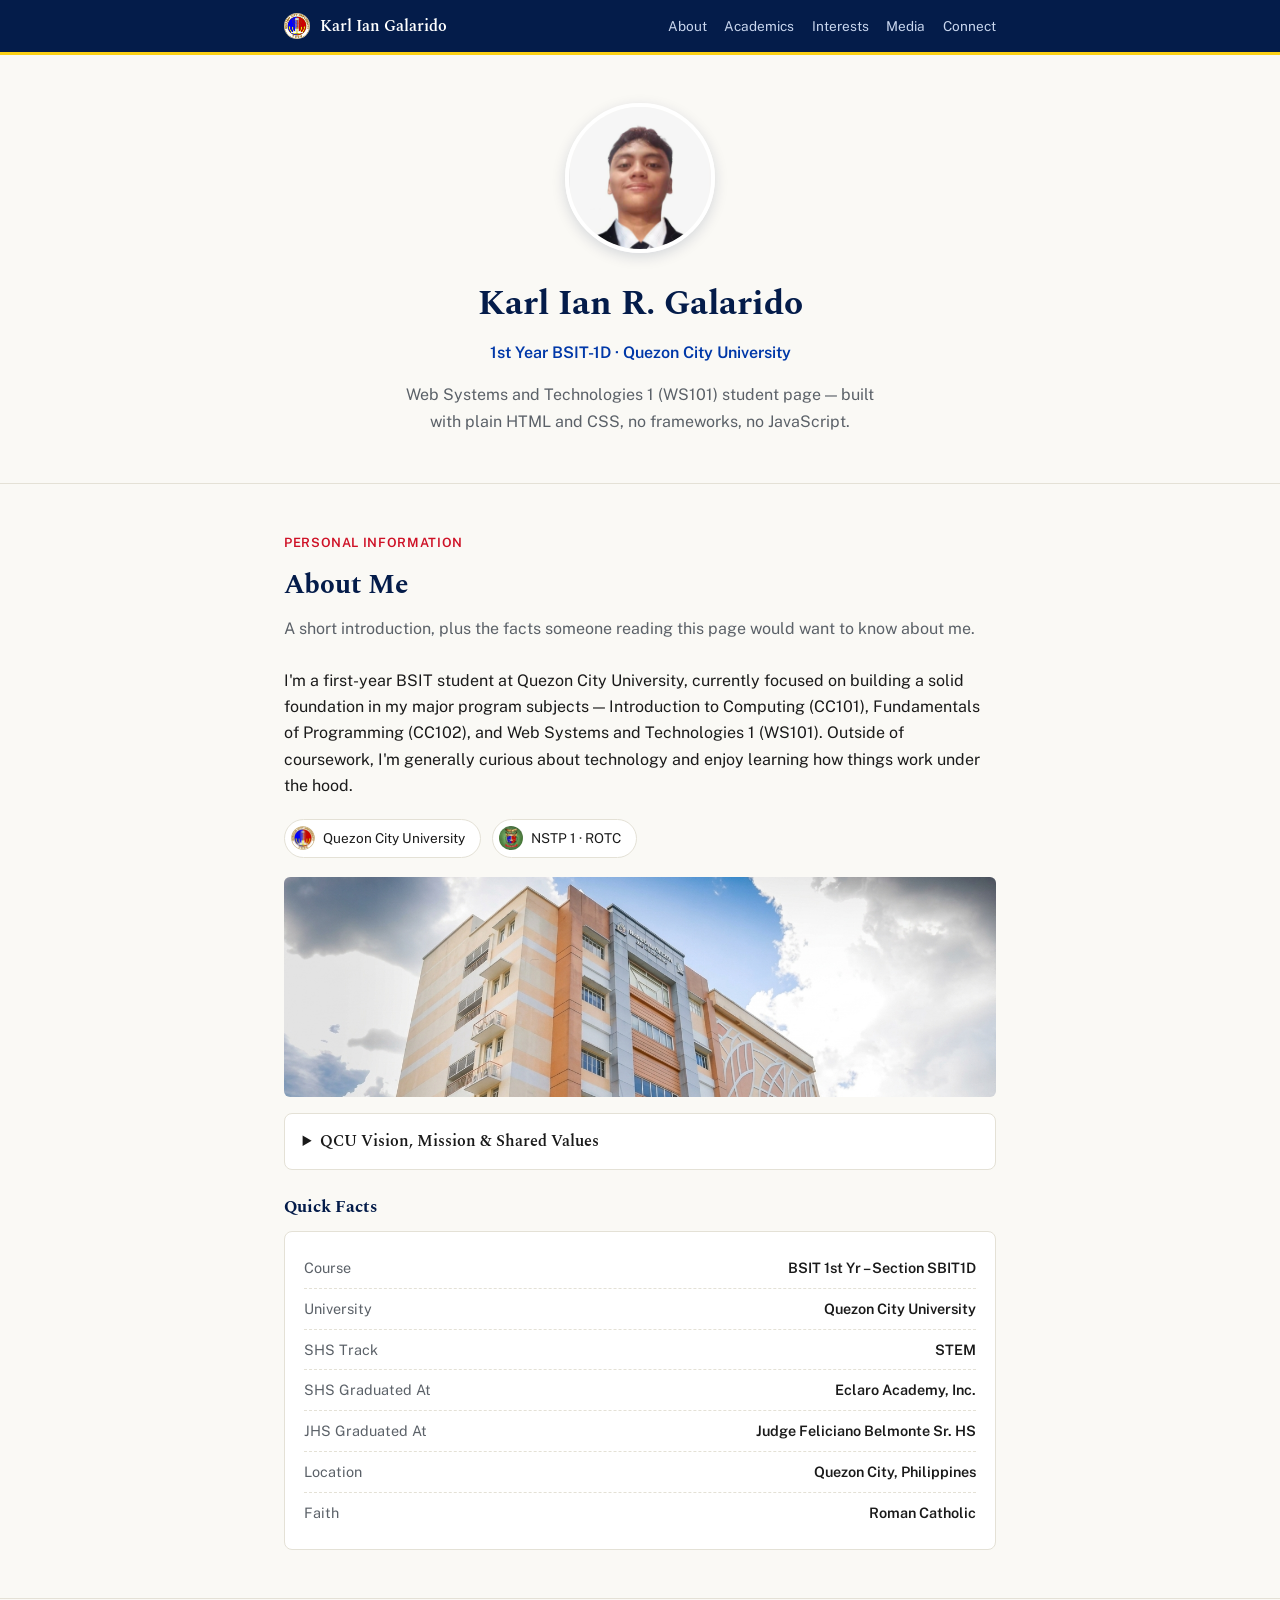
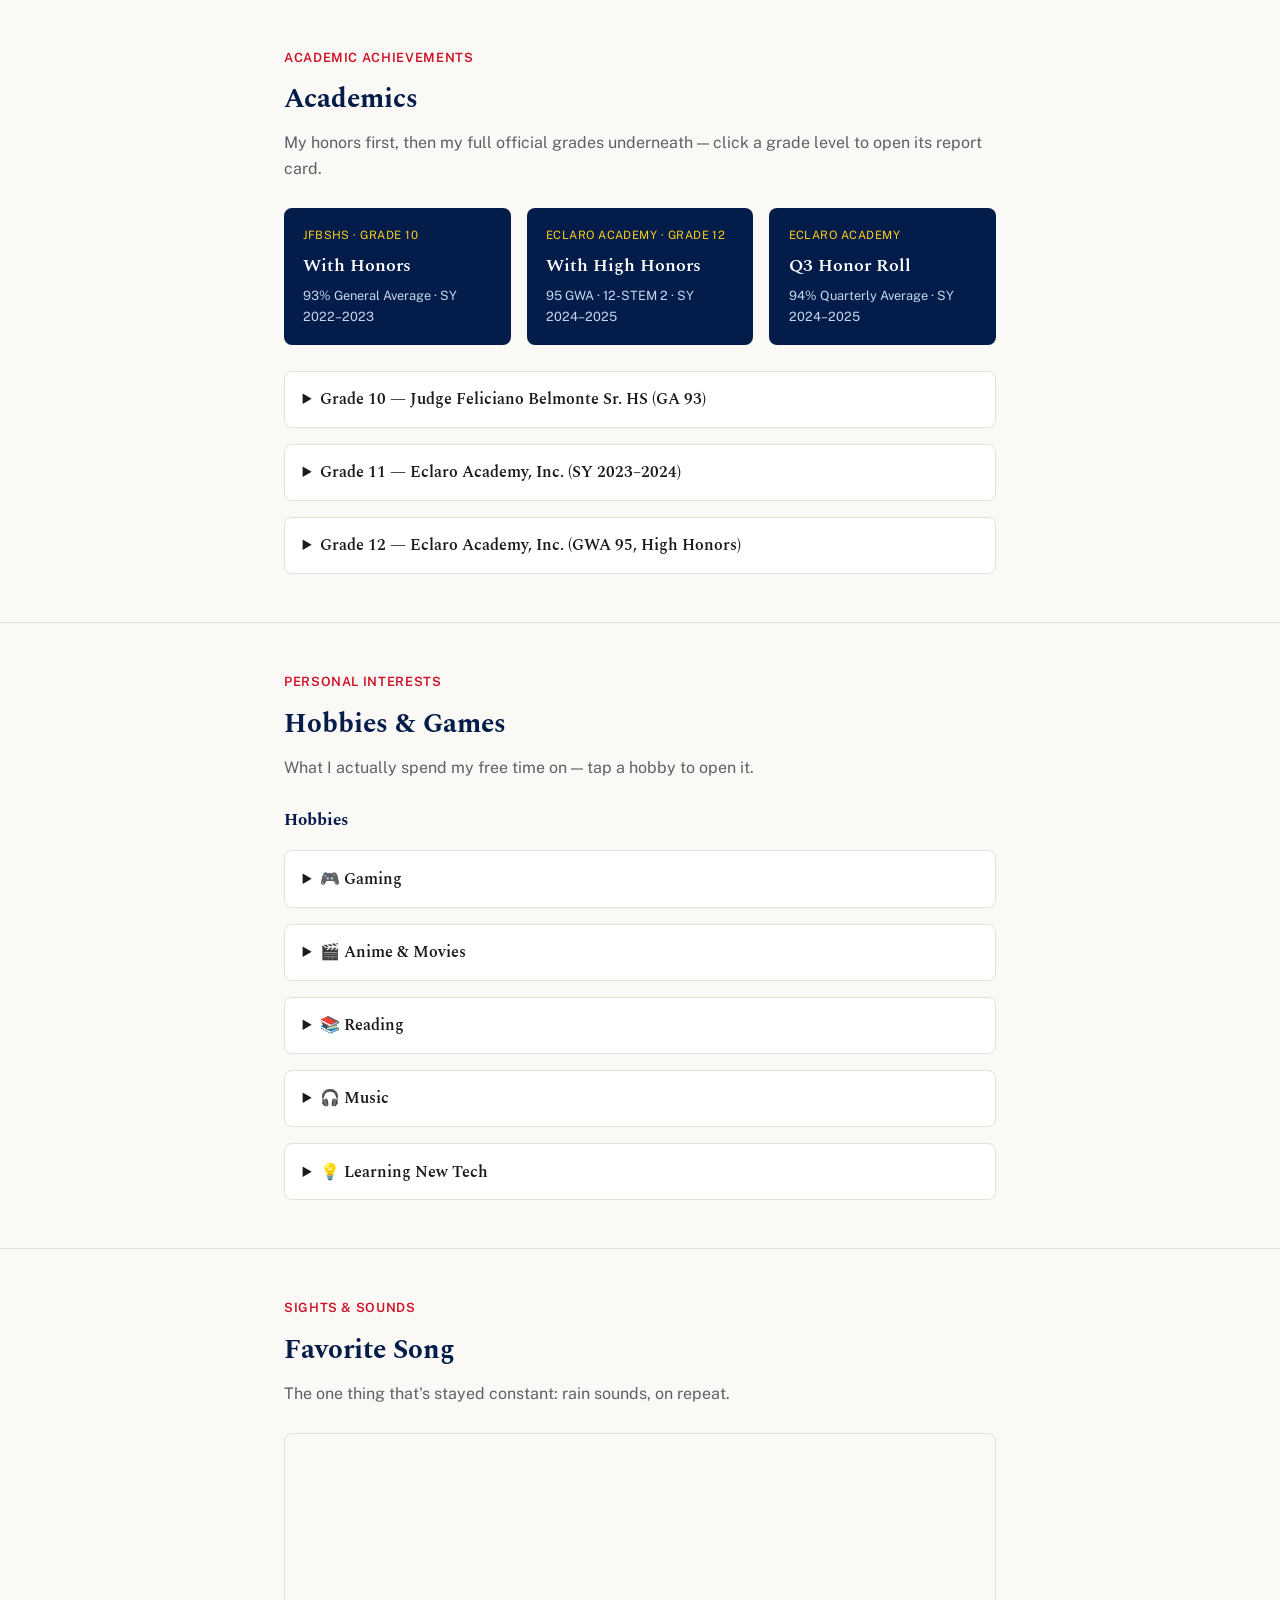
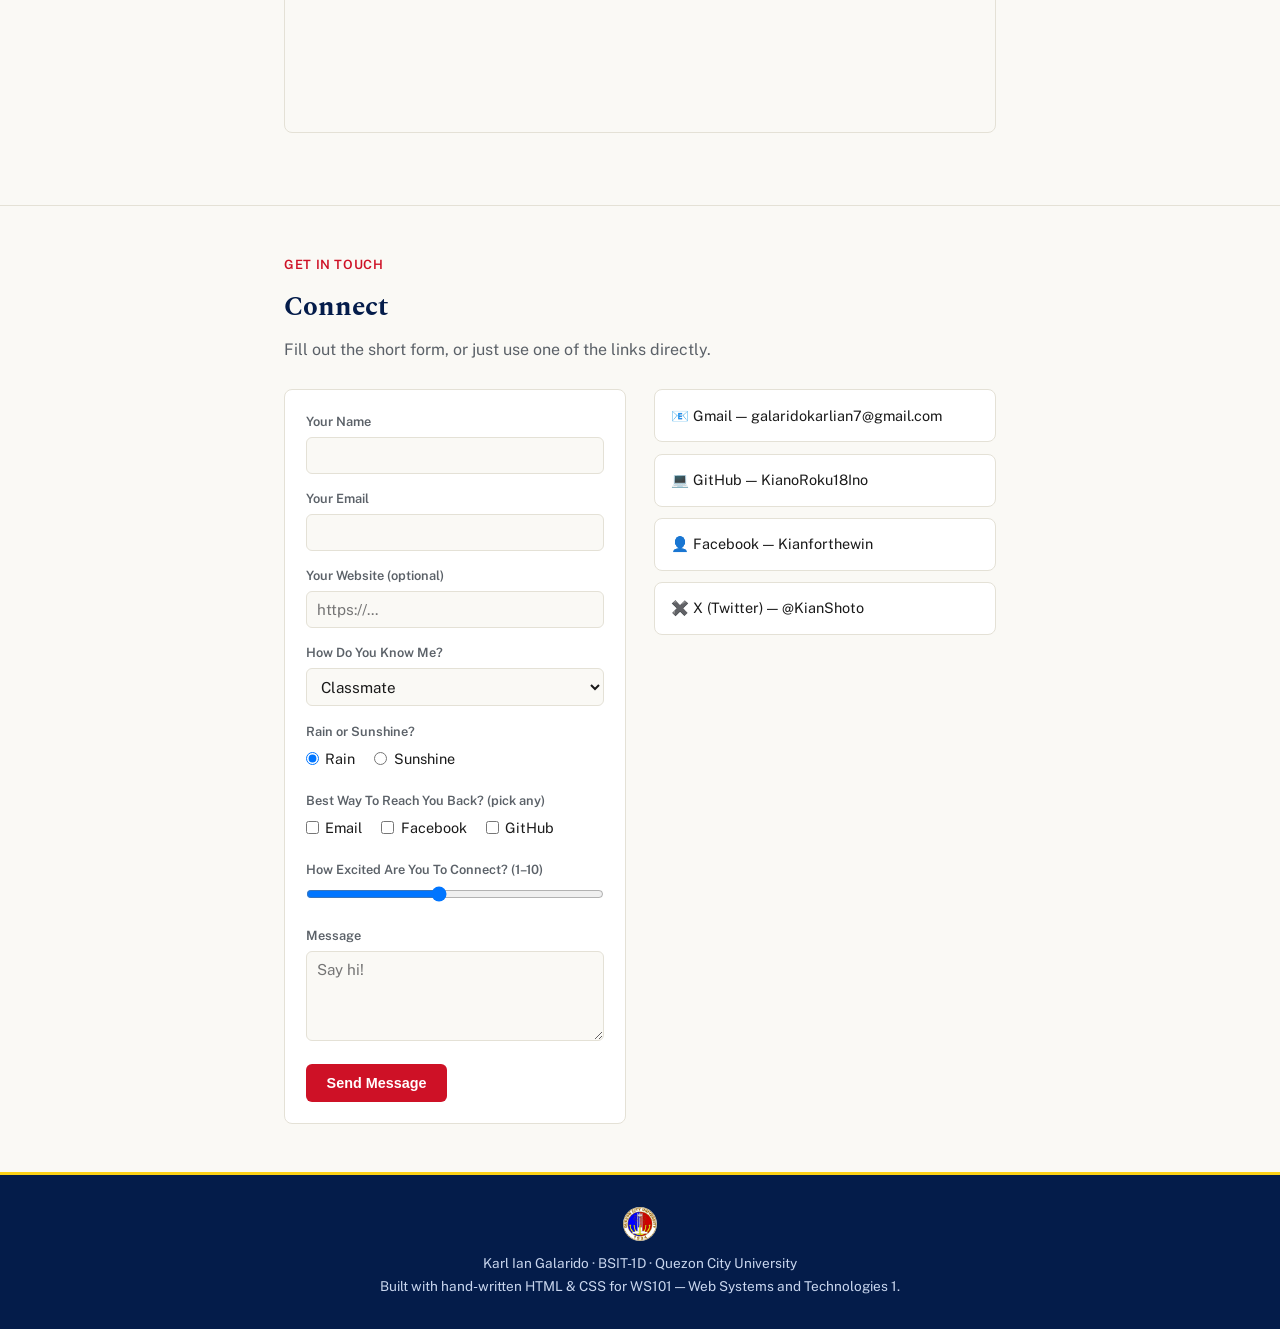
==== commit f2457c89: "Add files via upload" ====
--- a/260003GalaridoPortfolio.html
+++ b/260003GalaridoPortfolio.html
@@ -327,10 +327,10 @@
 
         <details class="report-box">
           <summary>🎬 Anime &amp; Movies</summary>
-          <!-- reusing my real movie picks from the Media section
-               below instead of repeating them as full video embeds —
-               a name + one-line note here is enough, the actual
-               trailers are already further down the page -->
+          <!-- these two are my only real movie picks on the whole
+               page now — Media used to have full trailer embeds for
+               them too, but I pulled those since they just repeated
+               this list and I wasn't fully settled on the picks -->
           <dl class="game-list">
             <dt>The Wild Robot</dt>
             <dd>Favorite movie &mdash; trailer embedded in Media below.</dd>
@@ -357,15 +357,19 @@
       </div>
     </section>
 
-    <!-- ===== MEDIA — my favorite song and video, embedded straight
-         from YouTube using <iframe> ===== -->
+    <!-- ===== MEDIA — my favorite song, embedded straight from
+         YouTube using <iframe>. Movies used to live here too as full
+         trailer embeds, but I pulled those back out — they're
+         already listed as text under Interests > Anime & Movies,
+         and I wasn't fully settled on the picks yet. One real,
+         working iframe is enough to demonstrate the tag; better to
+         only lock in an embed once I'm sure of the content. ===== -->
     <section id="media">
       <div class="wrap">
         <span class="eyebrow">Sights &amp; Sounds</span>
-        <h2>Favorite Song &amp; Movies</h2>
-        <p class="lede">Both of mine lean the same direction: rain, and the outdoors.</p>
-
-        <h3 class="mini-title">🎧 Favorite Song</h3>
+        <h2>Favorite Song</h2>
+        <p class="lede">The one thing that's stayed constant: rain sounds, on repeat.</p>
+
         <!-- an <iframe> loads another site's page inside a box on
              my own page — this is how I embed a real YouTube player
              without needing to host any video file myself -->
@@ -373,31 +377,6 @@
           <iframe
             src="https://www.youtube.com/embed/C-hzP3mOBGY"
             title="Favorite song — rain sounds ambience"
-            loading="lazy"
-            allowfullscreen>
-          </iframe>
-        </div>
-
-        <h3 class="mini-title">🎬 Favorite Movies</h3>
-        <!-- two movies this time, so I gave each one its own small
-             label above the embed instead of just one heading —
-             otherwise there'd be no way to tell which trailer is
-             which just from looking at the page -->
-        <p class="movie-label">The Wild Robot</p>
-        <div class="embed-box">
-          <iframe
-            src="https://www.youtube.com/embed/akAI59gcsIw"
-            title="Favorite movie — The Wild Robot trailer"
-            loading="lazy"
-            allowfullscreen>
-          </iframe>
-        </div>
-
-        <p class="movie-label">Flow</p>
-        <div class="embed-box">
-          <iframe
-            src="https://www.youtube.com/embed/ZgZccxuj2RY"
-            title="Favorite movie — Flow trailer"
             loading="lazy"
             allowfullscreen>
           </iframe>
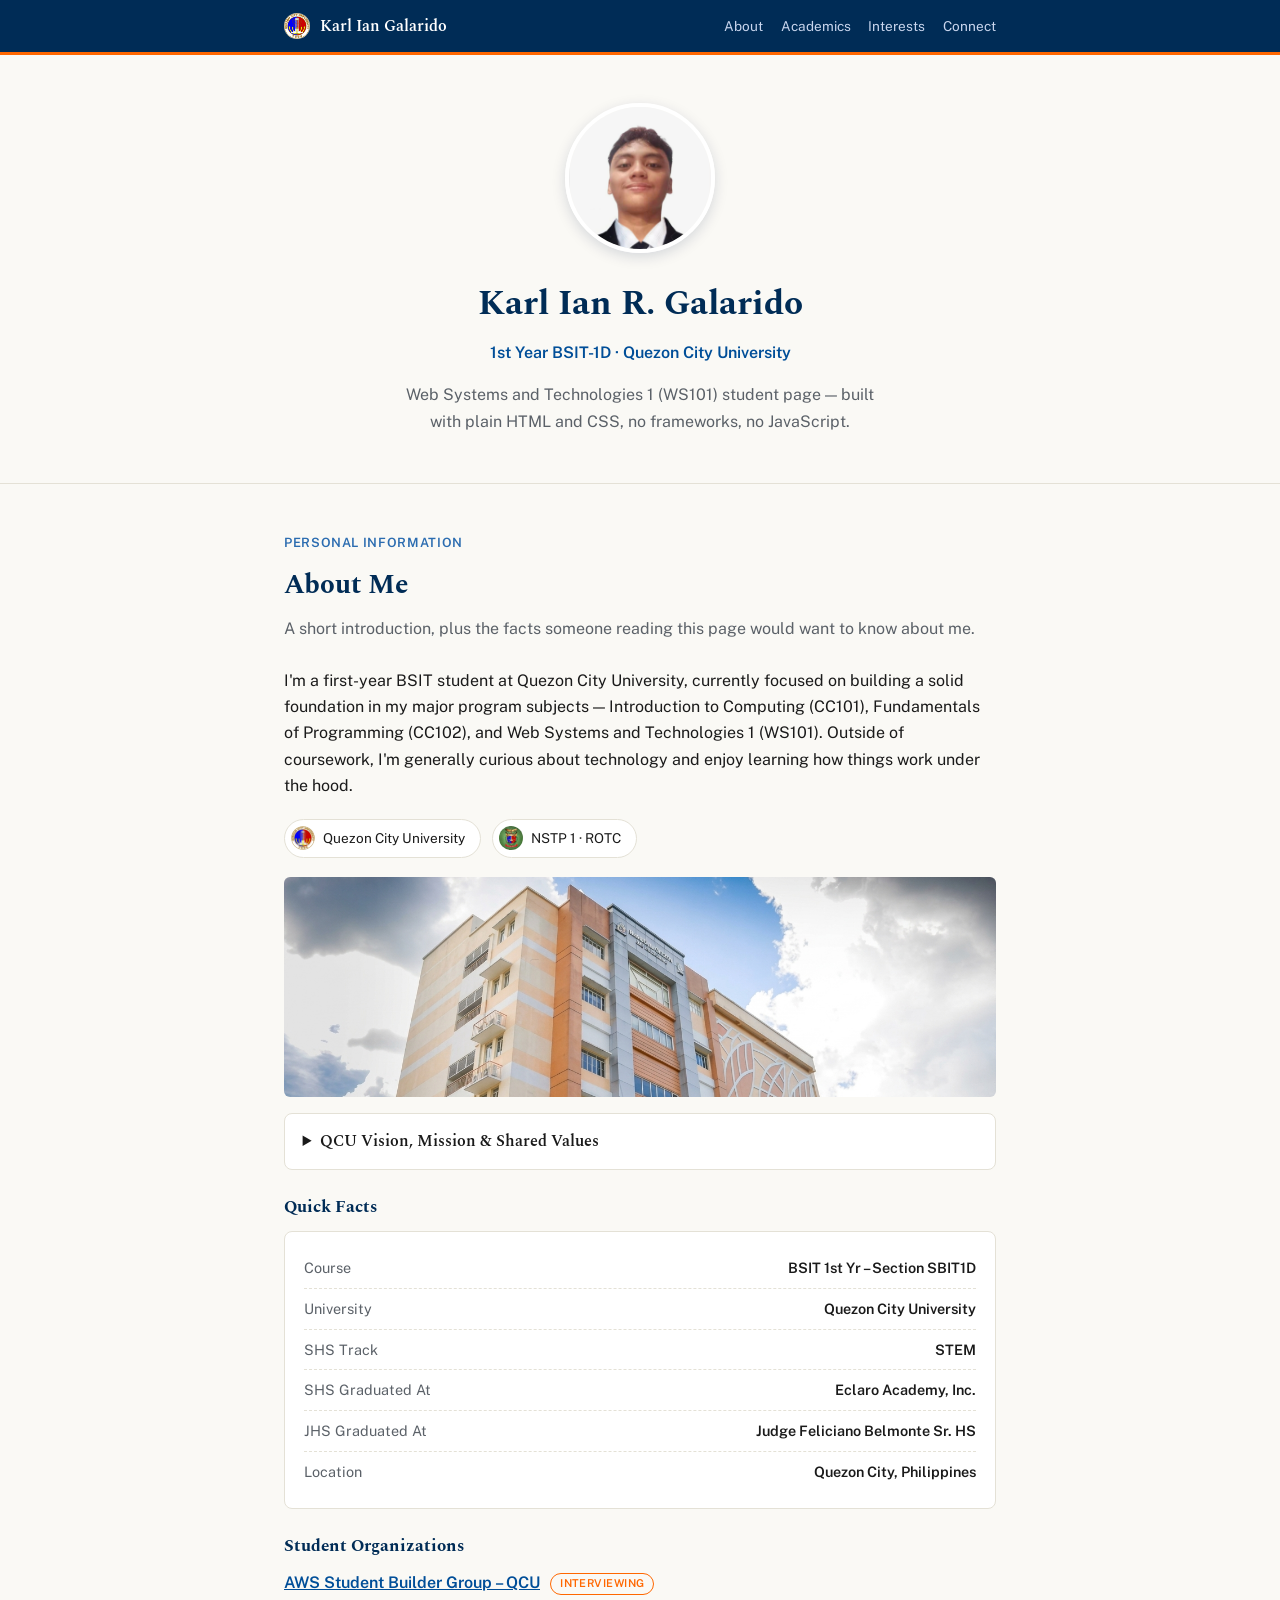
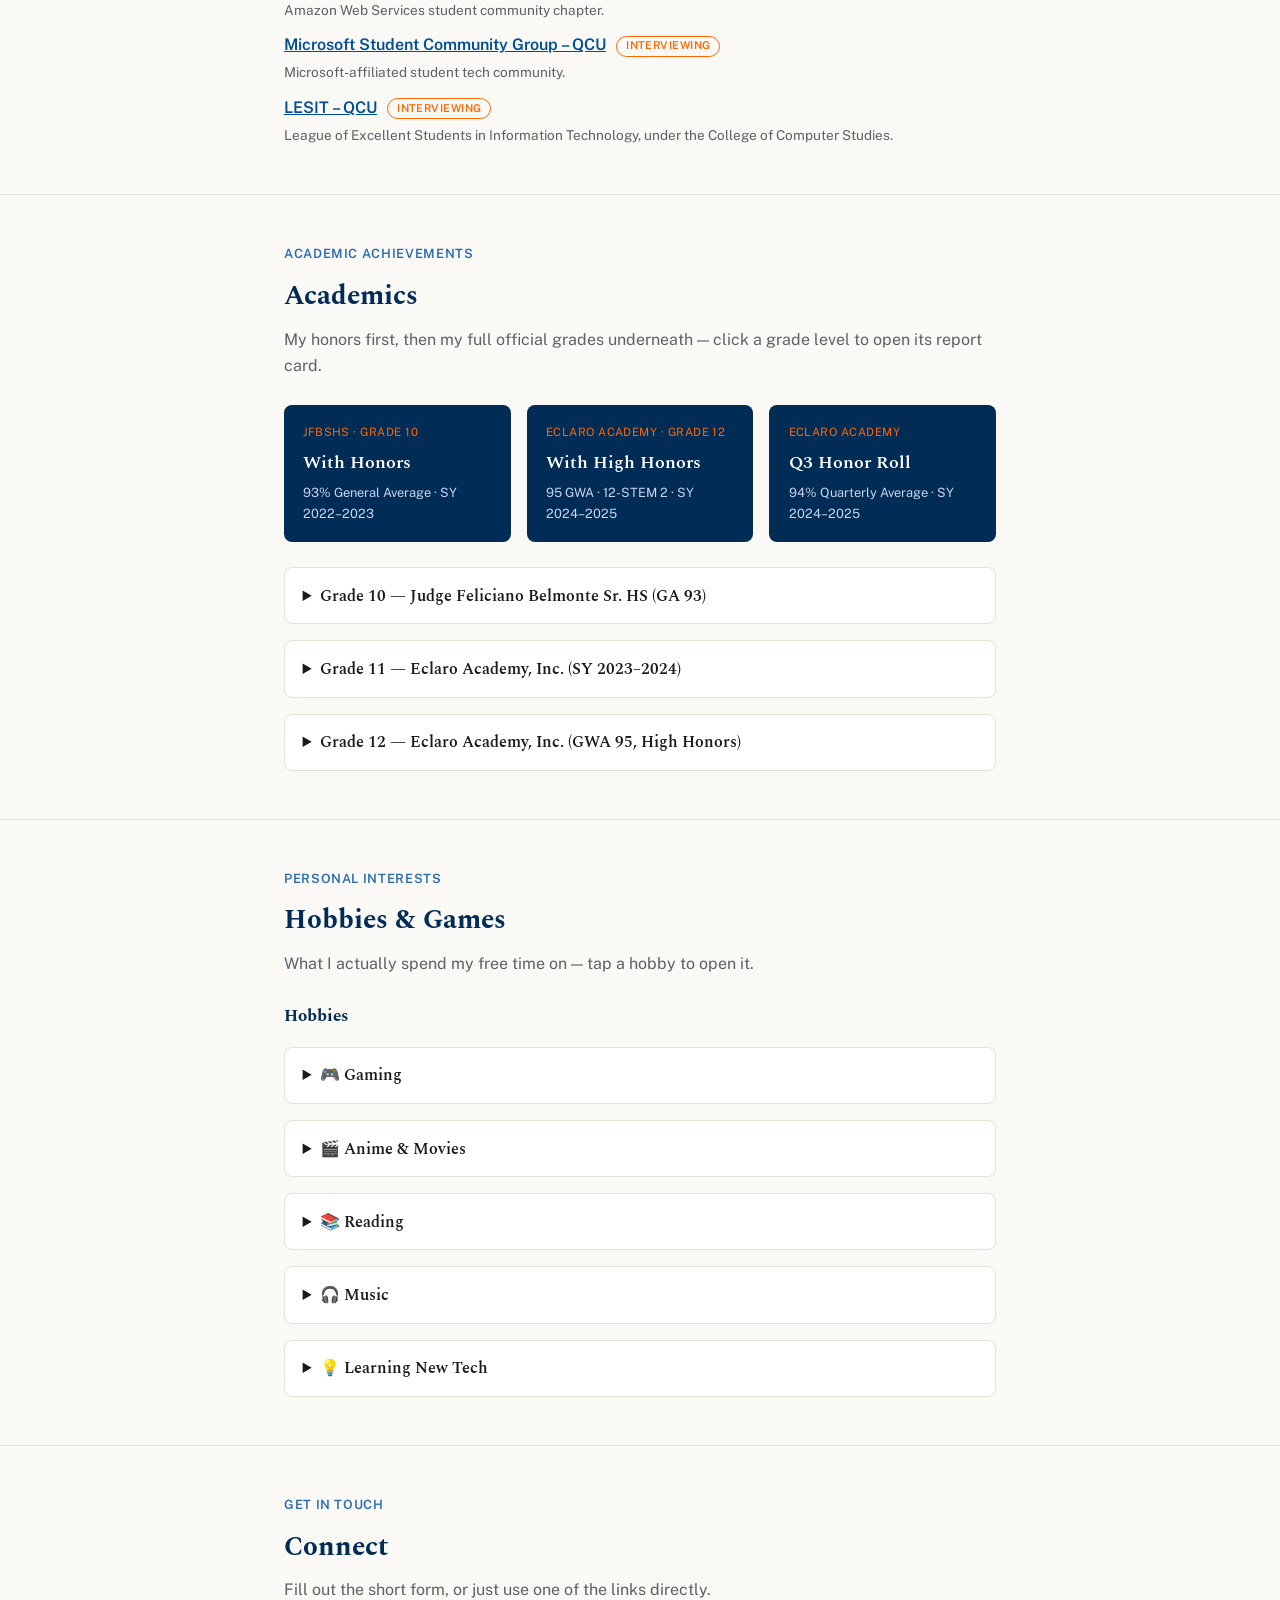
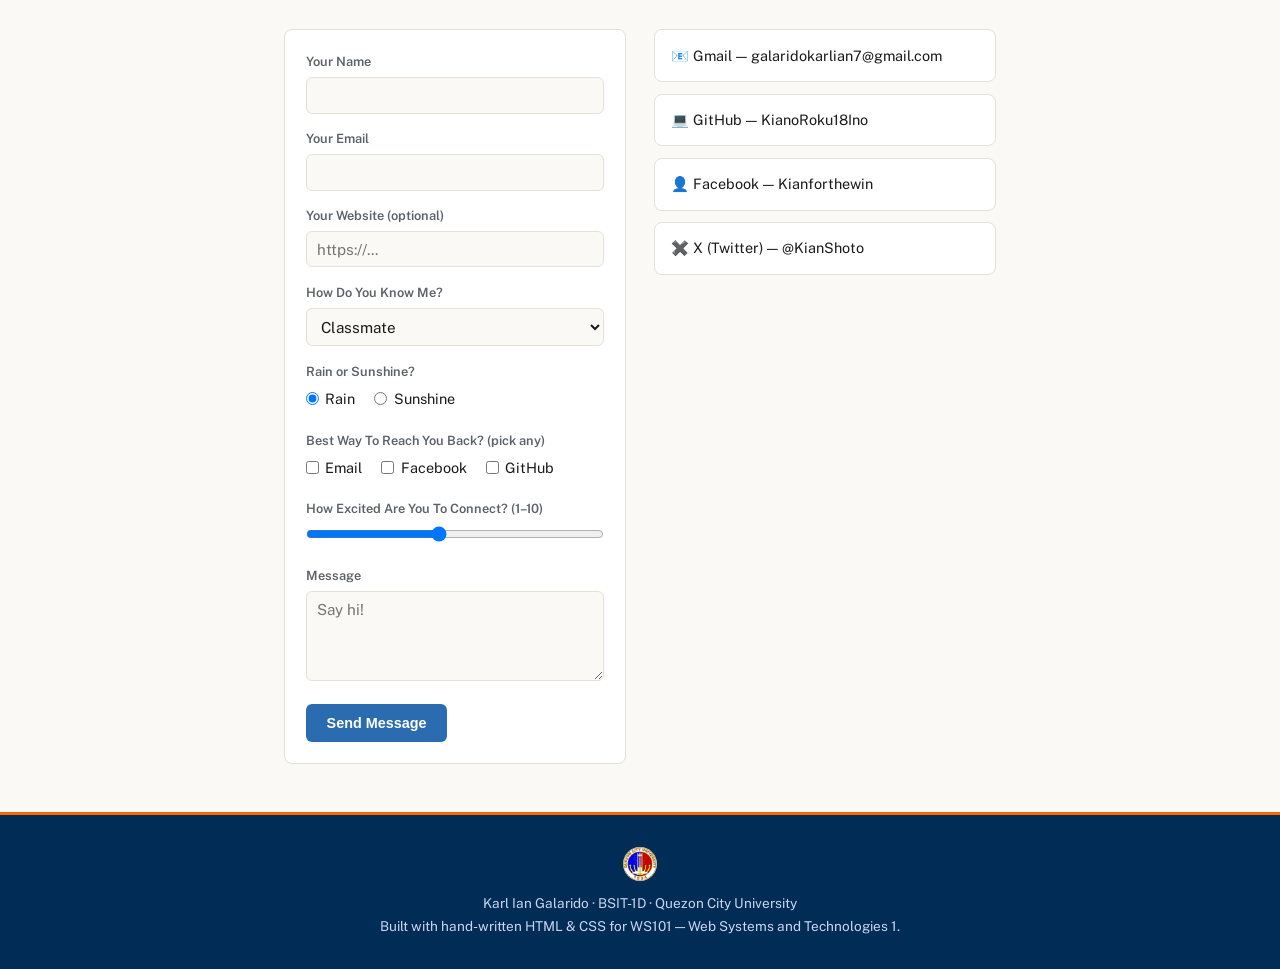
==== commit 11ea0ebf: "Add files via upload" ====
--- a/260003GalaridoPortfolio.html
+++ b/260003GalaridoPortfolio.html
@@ -10,7 +10,7 @@
   asks for an external stylesheet.
 
   I read this page top to bottom the same way it shows on screen:
-  Nav -> Hero -> About Me -> Academics -> Media -> Connect -> Footer.
+  Nav -> Hero -> About Me -> Academics -> Interests -> Connect -> Footer.
 -->
 <html lang="en">
 <head>
@@ -38,7 +38,6 @@
         <a href="#about">About</a>
         <a href="#academics">Academics</a>
         <a href="#interests">Interests</a>
-        <a href="#media">Media</a>
         <a href="#connect">Connect</a>
       </nav>
     </div>
@@ -126,8 +125,22 @@
           <li><span class="fact-label">SHS Graduated At</span><span class="fact-value">Eclaro Academy, Inc.</span></li>
           <li><span class="fact-label">JHS Graduated At</span><span class="fact-value">Judge Feliciano Belmonte Sr. HS</span></li>
           <li><span class="fact-label">Location</span><span class="fact-value">Quezon City, Philippines</span></li>
-          <li><span class="fact-label">Faith</span><span class="fact-value">Roman Catholic</span></li>
         </ul>
+
+        <h3 class="mini-title">Student Organizations</h3>
+        <!-- I'm not an official member of any of these yet — still
+             in the interview stage for all three, so the tag next
+             to each one says exactly that instead of claiming a
+             membership I don't have. I'll update or remove
+             whichever ones don't work out once I hear back. -->
+        <dl class="dl-list">
+          <dt><a href="https://www.facebook.com/aws.qcu" target="_blank" rel="noopener">AWS Student Builder Group &ndash; QCU</a> <span class="status-tag">Interviewing</span></dt>
+          <dd>Amazon Web Services student community chapter.</dd>
+          <dt><a href="https://www.facebook.com/MicrosoftStudentCommunityQCU" target="_blank" rel="noopener">Microsoft Student Community Group &ndash; QCU</a> <span class="status-tag">Interviewing</span></dt>
+          <dd>Microsoft-affiliated student tech community.</dd>
+          <dt><a href="https://www.facebook.com/qculesit" target="_blank" rel="noopener">LESIT &ndash; QCU</a> <span class="status-tag">Interviewing</span></dt>
+          <dd>League of Excellent Students in Information Technology, under the College of Computer Studies.</dd>
+        </dl>
       </div>
     </section>
 
@@ -299,7 +312,7 @@
                publisher's logo art — that art is copyrighted
                promotional material, not something I made or have
                the rights to host. -->
-          <dl class="game-list">
+          <dl class="dl-list">
             <dt><a href="https://wutheringwaves.kurogames.com/en/" target="_blank" rel="noopener">Wuthering Waves</a></dt>
             <dd>Open-world action RPG &mdash; Kuro Games.</dd>
             <dt><a href="https://genshin.hoyoverse.com/en/" target="_blank" rel="noopener">Genshin Impact</a></dt>
@@ -328,14 +341,14 @@
         <details class="report-box">
           <summary>🎬 Anime &amp; Movies</summary>
           <!-- these two are my only real movie picks on the whole
-               page now — Media used to have full trailer embeds for
-               them too, but I pulled those since they just repeated
-               this list and I wasn't fully settled on the picks -->
-          <dl class="game-list">
+               page — removed the trailer embeds I used to have in a
+               separate Media section, so this list is the only place
+               they live now -->
+          <dl class="dl-list">
             <dt>The Wild Robot</dt>
-            <dd>Favorite movie &mdash; trailer embedded in Media below.</dd>
+            <dd>Favorite movie.</dd>
             <dt>Flow</dt>
-            <dd>Favorite movie &mdash; trailer embedded in Media below.</dd>
+            <dd>Favorite movie.</dd>
           </dl>
           <p class="placeholder-note">Anime list &mdash; still deciding on favorites, will fill this in later.</p>
         </details>
@@ -347,7 +360,7 @@
 
         <details class="report-box">
           <summary>🎧 Music</summary>
-          <p class="placeholder-note">List coming soon &mdash; favorite song is in Media below.</p>
+          <p class="placeholder-note">List coming soon &mdash; planning to list it the way Spotify does: song title, artist, maybe the label, once I've picked favorites.</p>
         </details>
 
         <details class="report-box">
@@ -357,32 +370,6 @@
       </div>
     </section>
 
-    <!-- ===== MEDIA — my favorite song, embedded straight from
-         YouTube using <iframe>. Movies used to live here too as full
-         trailer embeds, but I pulled those back out — they're
-         already listed as text under Interests > Anime & Movies,
-         and I wasn't fully settled on the picks yet. One real,
-         working iframe is enough to demonstrate the tag; better to
-         only lock in an embed once I'm sure of the content. ===== -->
-    <section id="media">
-      <div class="wrap">
-        <span class="eyebrow">Sights &amp; Sounds</span>
-        <h2>Favorite Song</h2>
-        <p class="lede">The one thing that's stayed constant: rain sounds, on repeat.</p>
-
-        <!-- an <iframe> loads another site's page inside a box on
-             my own page — this is how I embed a real YouTube player
-             without needing to host any video file myself -->
-        <div class="embed-box">
-          <iframe
-            src="https://www.youtube.com/embed/C-hzP3mOBGY"
-            title="Favorite song — rain sounds ambience"
-            loading="lazy"
-            allowfullscreen>
-          </iframe>
-        </div>
-      </div>
-    </section>
 
     <!-- ===== CONNECT — a contact form and my direct links ===== -->
     <section id="connect">
--- a/260003GalaridoStyle.css
+++ b/260003GalaridoStyle.css
@@ -19,17 +19,23 @@
    look like the browser's plain default font. */
 @import url('https://fonts.googleapis.com/css2?family=Spectral:wght@500;600;700&family=Public+Sans:wght@400;500;600;700&display=swap');
 
-/* My colors, kept in one place. I picked the Philippine flag's
-   own colors (blue, red, gold) since that's the theme I wanted.
+/* My colors, kept in one place. I switched these to Quezon City
+   University's actual brand colors, pulled straight from the QCU
+   website's own source (its Kadence theme CSS defines
+   --global-palette1: #004e98 for its navy and --global-palette2:
+   #ff6700 for its orange; #2b6cb0 is the blue their heading text
+   and links use). Renamed --red/--gold to --accent-blue/
+   --accent-orange since they no longer hold red or gold anymore —
+   a variable name should say what color it actually is.
    Anywhere I write var(--navy) below, it means "use this color".
    If I ever want to change my blue, I only have to edit it here
    once instead of hunting through the whole file. */
 :root {
-  --navy: #0038A8;
-  --navy-deep: #041C4A;
-  --red: #CE1126;
-  --gold: #FCD116;
-  --gold-soft: #FFF6D6;
+  --navy: #004E98;
+  --navy-deep: #002C56;
+  --accent-blue: #2B6CB0;
+  --accent-orange: #FF6700;
+  --accent-orange-soft: #FFE4CC;
   --bg: #FAF9F5;
   --white: #FFFFFF;
   --text: #1A1A1A;
@@ -91,7 +97,7 @@
   font-weight: 600;
   text-transform: uppercase;
   letter-spacing: 0.05em;
-  color: var(--red);
+  color: var(--accent-blue);
   margin-bottom: 0.6rem;
 }
 
@@ -106,7 +112,7 @@
   position: sticky;
   top: 0;
   background: var(--navy-deep);
-  border-bottom: 3px solid var(--gold);
+  border-bottom: 3px solid var(--accent-orange);
 }
 .topnav-inner {
   padding: 0.8rem 1.5rem;
@@ -129,7 +135,7 @@
 .brand img { width: 26px; height: 26px; border-radius: 50%; }
 .topnav nav { display: flex; gap: 1.1rem; flex-wrap: wrap; }
 .topnav a { color: #C9D6EE; text-decoration: none; font-size: 0.85rem; }
-.topnav a:hover { color: var(--gold); }
+.topnav a:hover { color: var(--accent-orange); }
 
 /* 4b. HERO */
 .hero { text-align: center; padding-top: 3rem; }
@@ -177,14 +183,21 @@
 .bullet-list li { margin-bottom: 0.5rem; }
 .bullet-list a { color: var(--navy); }
 
-/* the <dl> inside each hobby's <details> box — dt is the item name
-   (a game, a movie), dd right under it is a one-line note about it.
-   Just spacing, no box/border of its own since it already sits
-   inside .report-box's padding. */
-.game-list dt { font-weight: 600; margin-top: 0.7rem; }
-.game-list dt:first-child { margin-top: 0; }
-.game-list dd { margin: 0.15rem 0 0 0; font-size: 0.85rem; color: var(--text-light); }
+/* the <dl> pairs used in a few places — the Gaming/Anime lists
+   under Interests, and the Student Organizations list below. dt is
+   the item name (a game, an org), dd right under it is a one-line
+   note. Named generically since it's not just for games anymore —
+   same reasoning as renaming --red/--gold above: a class name
+   should describe what it actually holds. */
+.dl-list dt { font-weight: 600; margin-top: 0.7rem; }
+.dl-list dt:first-child { margin-top: 0; }
+.dl-list dd { margin: 0.15rem 0 0 0; font-size: 0.85rem; color: var(--text-light); }
 .placeholder-note { font-size: 0.85rem; color: var(--text-light); font-style: italic; margin-top: 0.5rem; }
+
+/* a small pill next to an org name showing where I actually stand
+   with it — "Interviewing" instead of just listing it like a
+   confirmed membership I don't have yet */
+.status-tag { display: inline-block; font-size: 0.68rem; text-transform: uppercase; letter-spacing: 0.04em; color: var(--accent-orange); border: 1px solid var(--accent-orange); border-radius: 999px; padding: 0.05rem 0.55rem; margin-left: 0.4rem; vertical-align: middle; }
 
 /* <details>/<summary> already comes with a working show/hide
    arrow built into the browser, so I did not need to style or
@@ -226,7 +239,7 @@
   border-radius: 8px;
   padding: 1.1rem 1.2rem;
 }
-.badge-school { font-size: 0.72rem; text-transform: uppercase; letter-spacing: 0.04em; color: var(--gold); margin-bottom: 0.4rem; }
+.badge-school { font-size: 0.72rem; text-transform: uppercase; letter-spacing: 0.04em; color: var(--accent-orange); margin-bottom: 0.4rem; }
 .badge-title { font-family: 'Spectral', Georgia, serif; font-size: 1.1rem; font-weight: 600; margin-bottom: 0.3rem; }
 .badge-meta { font-size: 0.8rem; color: #C9D6EE; }
 
@@ -241,16 +254,13 @@
 th, td { padding: 0.45rem 0.55rem; border-bottom: 1px solid var(--border); text-align: left; }
 thead th { background: var(--navy); color: var(--white); font-size: 0.72rem; text-transform: uppercase; }
 tbody tr:nth-child(even) { background: #F4F2EA; }
-tr.group-row th { background: var(--navy-deep); color: var(--gold); font-size: 0.72rem; text-transform: uppercase; }
+tr.group-row th { background: var(--navy-deep); color: var(--accent-orange); font-size: 0.72rem; text-transform: uppercase; }
 td.final { font-weight: 700; color: var(--navy-deep); }
 tfoot td { font-weight: 700; color: var(--navy-deep); border-top: 2px solid var(--navy); border-bottom: none; }
 
 /* 4e. MEDIA
    A fixed-height box around each iframe keeps the embedded video
    a reasonable size no matter what the video itself reports. */
-.embed-box { width: 100%; height: 300px; border: 1px solid var(--border); border-radius: 8px; overflow: hidden; margin-bottom: 1.5rem; }
-.embed-box iframe { width: 100%; height: 100%; border: 0; }
-.movie-label { font-weight: 600; color: var(--text-light); margin-bottom: 0.4rem; }
 
 /* 4f. CONNECT
    My form has no server behind it, so action="mailto:..." (set
@@ -296,7 +306,7 @@
 button[type="submit"] {
   font-size: 0.9rem;
   font-weight: 600;
-  background: var(--red);
+  background: var(--accent-blue);
   color: var(--white);
   border: none;
   padding: 0.7rem 1.3rem;
@@ -319,7 +329,7 @@
 .link-list a:hover { border-color: var(--navy); }
 
 /* 4g. FOOTER */
-footer { background: var(--navy-deep); color: #C9D6EE; border-top: 3px solid var(--gold); padding: 2rem 0; text-align: center; font-size: 0.85rem; }
+footer { background: var(--navy-deep); color: #C9D6EE; border-top: 3px solid var(--accent-orange); padding: 2rem 0; text-align: center; font-size: 0.85rem; }
 footer img { width: 34px; height: 34px; margin: 0 auto 0.7rem; border-radius: 50%; }
 
 /* 5. PHONE SCREEN
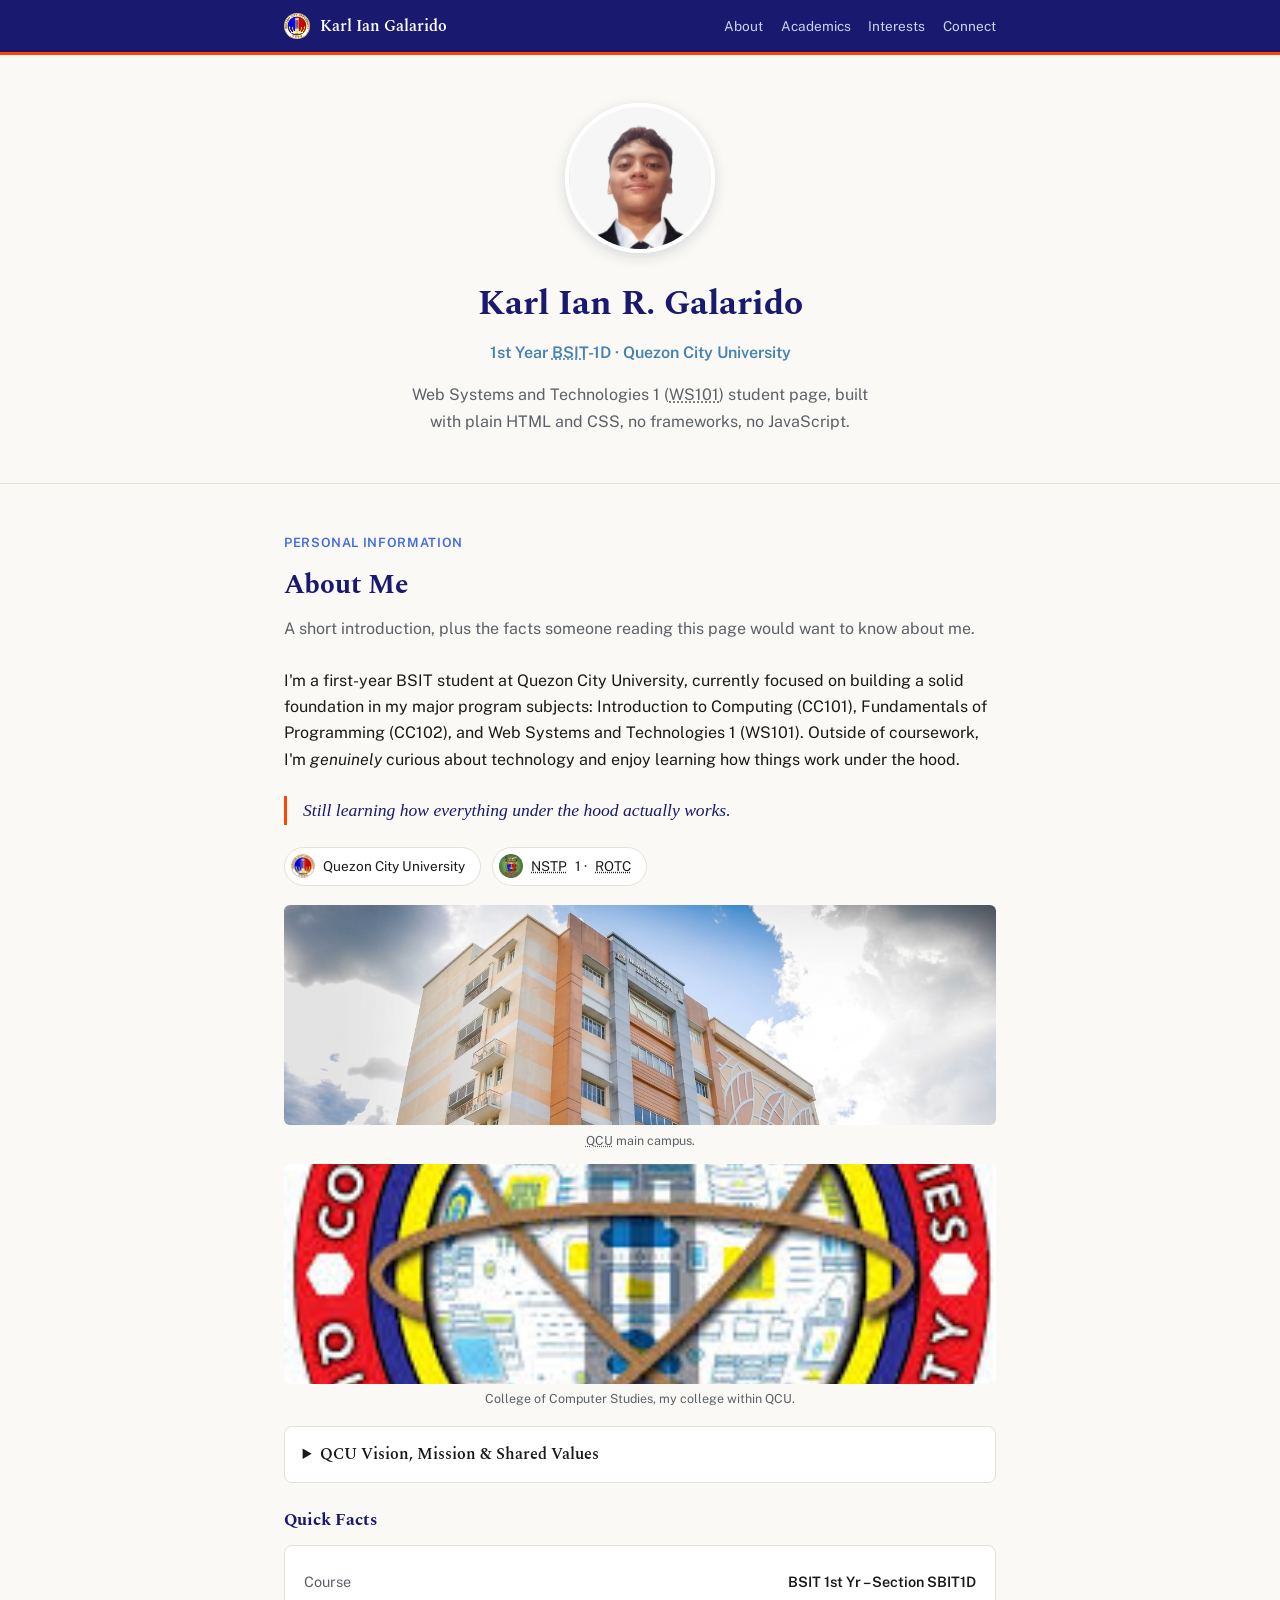
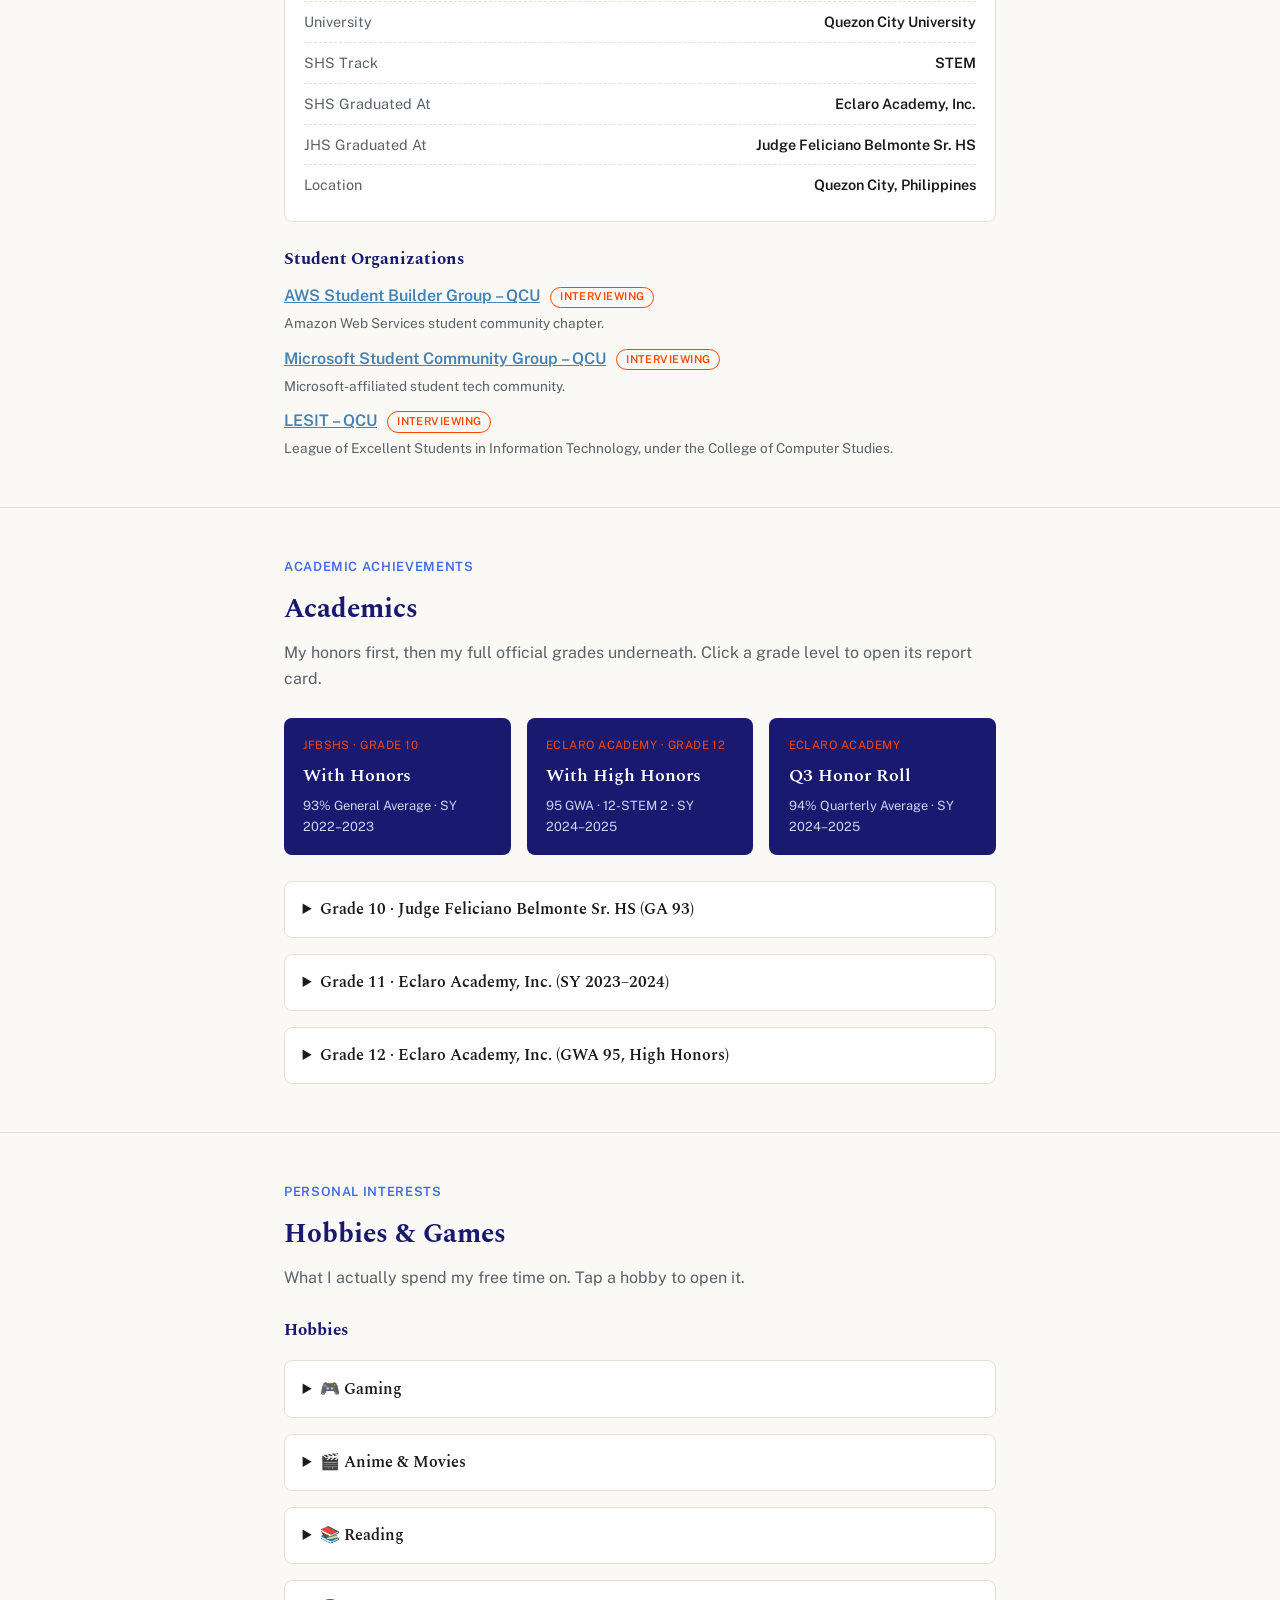
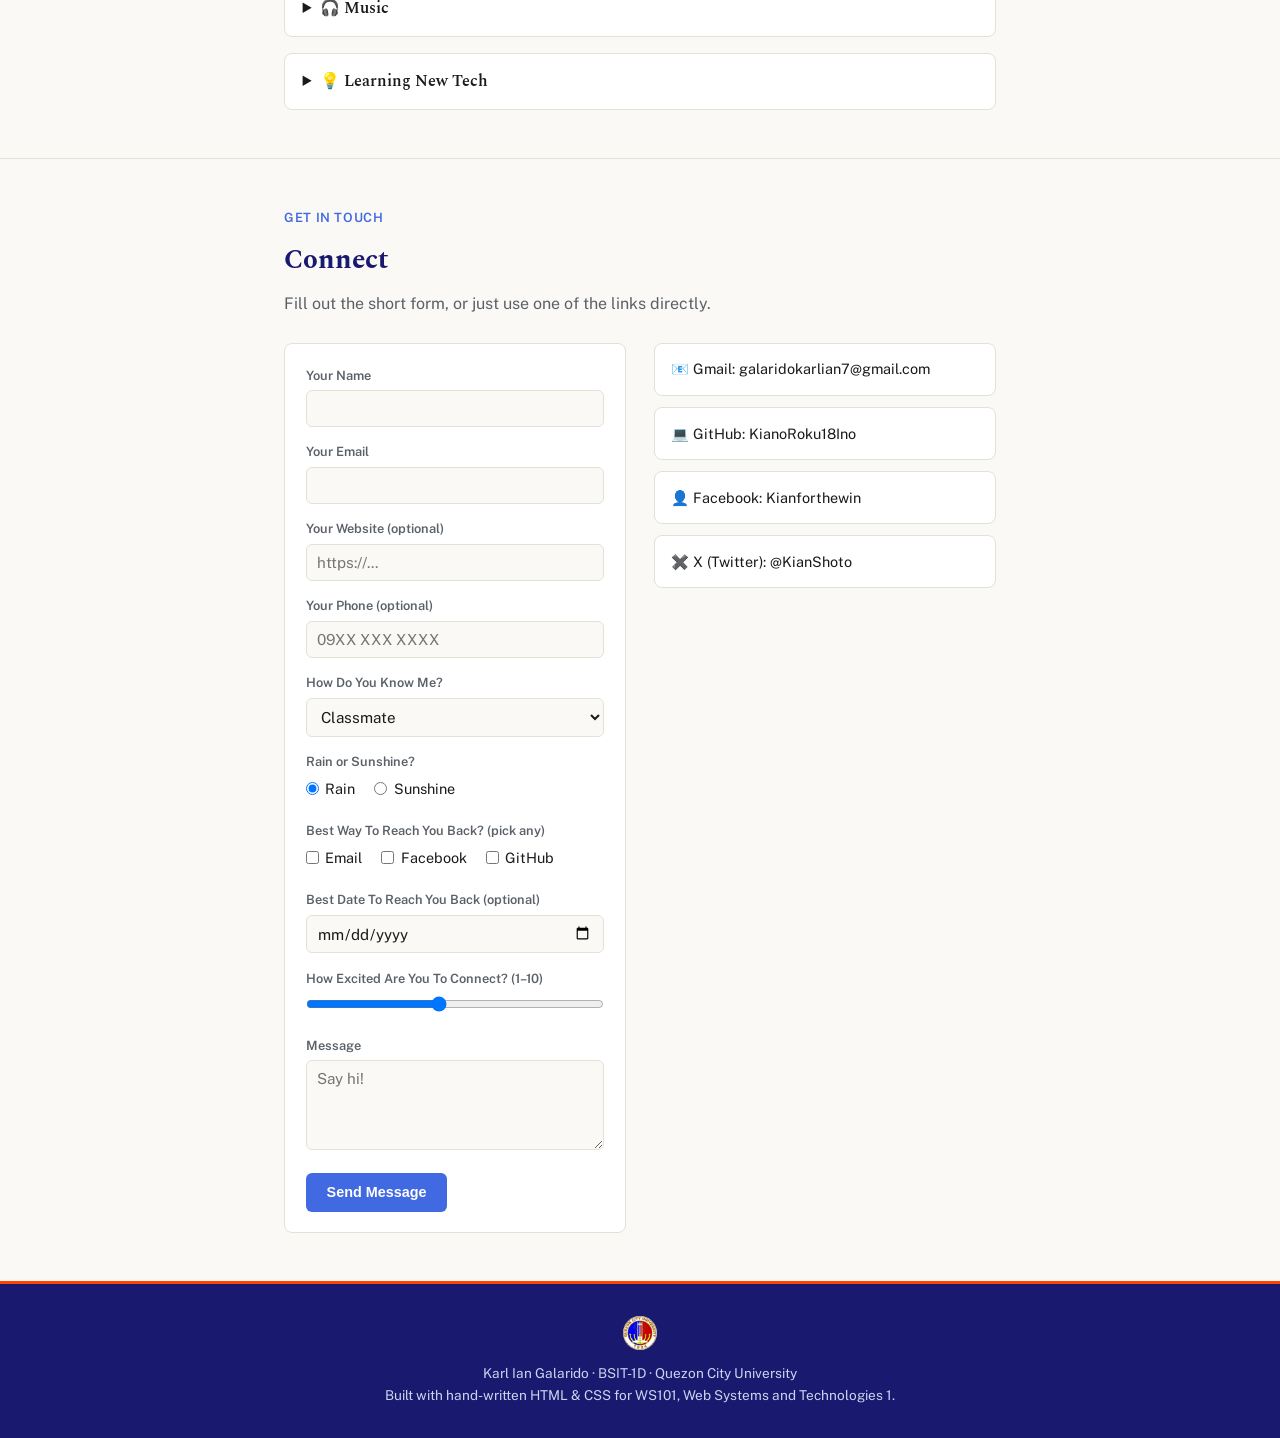
==== commit 5290e82f: "Add files via upload" ====
--- a/260003GalaridoPortfolio.html
+++ b/260003GalaridoPortfolio.html
@@ -18,7 +18,7 @@
   <!-- this line tells the browser to use the phone's real screen
        width instead of showing a zoomed-out desktop view first -->
   <meta name="viewport" content="width=device-width, initial-scale=1.0" />
-  <title>Karl Ian Galarido — Personal Web Page</title>
+  <title>Karl Ian Galarido | Personal Web Page</title>
   <meta name="description" content="Personal web page of Karl Ian Ranay Galarido, 1st Year BSIT student at Quezon City University." />
   <!-- linking my external CSS file, as required by the activity -->
   <link rel="stylesheet" href="260003GalaridoStyle.css" />
@@ -50,9 +50,9 @@
       <div class="wrap">
         <img class="profile-photo" src="assets/images/profile.jpg" alt="Photo of Karl Ian Galarido" />
         <h1>Karl Ian R. Galarido</h1>
-        <p class="role-line">1st Year BSIT-1D &middot; Quezon City University</p>
+        <p class="role-line">1st Year <abbr title="Bachelor of Science in Information Technology">BSIT</abbr>-1D &middot; Quezon City University</p>
         <p class="tagline">
-          Web Systems and Technologies 1 (WS101) student page —
+          Web Systems and Technologies 1 (<abbr title="Web Systems and Technologies 1">WS101</abbr>) student page,
           built with plain HTML and CSS, no frameworks, no JavaScript.
         </p>
       </div>
@@ -74,12 +74,20 @@
         <p>
           I'm a first-year BSIT student at Quezon City University,
           currently focused on building a solid foundation in my
-          major program subjects — Introduction to Computing (CC101),
+          major program subjects: Introduction to Computing (CC101),
           Fundamentals of Programming (CC102), and Web Systems and
-          Technologies 1 (WS101). Outside of coursework, I'm generally
-          curious about technology and enjoy learning how things
-          work under the hood.
+          Technologies 1 (WS101). Outside of coursework, I'm
+          <em>genuinely</em> curious about technology and enjoy
+          learning how things work under the hood.
         </p>
+
+        <!-- a short personal motto as a pull-quote. Pulled from my
+             own words in the bio paragraph right above instead of
+             writing something new from scratch, since a motto
+             should actually sound like me. -->
+        <blockquote class="motto">
+          <p>Still learning how everything under the hood actually works.</p>
+        </blockquote>
 
         <!-- QCU / ROTC badges — each one is just a link with a
              small logo and a bit of text inside it -->
@@ -90,15 +98,28 @@
           </a>
           <a class="mini-badge" href="https://www.facebook.com/qcurotcunitpage" target="_blank" rel="noopener">
             <img src="assets/images/rotc-crest.jpg" alt="" />
-            NSTP 1 &middot; ROTC
+            <abbr title="National Service Training Program">NSTP</abbr> 1 &middot; <abbr title="Reserve Officers' Training Corps">ROTC</abbr>
           </a>
         </div>
 
         <!-- a photo of my current university, right under the QCU
              badge above it — the same "put a real photo next to the
              text" idea I used for JFBSHS and Eclaro further down in
-             Academics -->
-        <img class="school-photo" src="assets/images/qcu-campus.png" alt="Quezon City University campus building" />
+             Academics. Wrapped in <figure>/<figcaption> now instead
+             of a bare <img> — figcaption is the correct tag for a
+             caption that belongs to one specific image, not just
+             any paragraph sitting near it. -->
+        <figure class="school-figure">
+          <img class="school-photo" src="assets/images/qcu-campus.png" alt="Quezon City University campus building" />
+          <figcaption><abbr title="Quezon City University">QCU</abbr> main campus.</figcaption>
+        </figure>
+
+        <!-- College of Computer Studies seal — my specific college
+             within QCU, where the BSIT program is housed -->
+        <figure class="school-figure">
+          <img class="school-photo" src="assets/images/ccs-seal.jpg" alt="Quezon City University College of Computer Studies seal" />
+          <figcaption>College of Computer Studies, my college within QCU.</figcaption>
+        </figure>
 
         <!-- <details> is a native HTML tag that gives me a free
              show/hide box. I did not write any JavaScript for
@@ -151,7 +172,7 @@
       <div class="wrap">
         <span class="eyebrow">Academic Achievements</span>
         <h2>Academics</h2>
-        <p class="lede">My honors first, then my full official grades underneath — click a grade level to open its report card.</p>
+        <p class="lede">My honors first, then my full official grades underneath. Click a grade level to open its report card.</p>
 
         <div class="badge-row">
           <div class="badge-card">
@@ -173,15 +194,18 @@
 
         <!-- Grade 10 -->
         <details class="report-box">
-          <summary>Grade 10 — Judge Feliciano Belmonte Sr. HS (GA 93)</summary>
+          <summary>Grade 10 &middot; Judge Feliciano Belmonte Sr. HS (GA 93)</summary>
           <!-- a photo of the actual school building, so this
                report card isn't just a wall of numbers -->
-          <img class="school-photo" src="assets/images/jfbshs-photo.jpg" alt="Judge Feliciano Belmonte Sr. High School building" />
+          <figure class="school-figure">
+            <img class="school-photo" src="assets/images/jfbshs-photo.jpg" alt="Judge Feliciano Belmonte Sr. High School building" />
+            <figcaption>Judge Feliciano Belmonte Sr. High School, Grade 10.</figcaption>
+          </figure>
           <!-- this IS a real table: subjects down the rows, quarters
                across the columns. That row/column relationship is
                why I used a <table> here instead of another <ul> -->
           <table>
-            <caption>Report on Learning Progress Achievement — SY 2022&ndash;2023</caption>
+            <caption>Report on Learning Progress Achievement &middot; SY 2022&ndash;2023</caption>
             <thead>
               <tr><th scope="col">Learning Area</th><th scope="col">Q1</th><th scope="col">Q2</th><th scope="col">Q3</th><th scope="col">Q4</th><th scope="col">Final</th></tr>
             </thead>
@@ -201,10 +225,13 @@
 
         <!-- Grade 11 -->
         <details class="report-box">
-          <summary>Grade 11 — Eclaro Academy, Inc. (SY 2023&ndash;2024)</summary>
+          <summary>Grade 11 &middot; Eclaro Academy, Inc. (SY 2023&ndash;2024)</summary>
           <!-- a photo of the school's own signage, same idea as the
                building photo on the Grade 10 report card above -->
-          <img class="school-photo" src="assets/images/eclaro-photo.jpg" alt="Eclaro Academy signage" />
+          <figure class="school-figure">
+            <img class="school-photo" src="assets/images/eclaro-photo.jpg" alt="Eclaro Academy signage" />
+            <figcaption>Eclaro Academy, Inc.: Grade 11 and Grade 12.</figcaption>
+          </figure>
           <table>
             <caption>1st Semester Final Grades</caption>
             <thead><tr><th scope="col">Subject</th><th scope="col">1st Qtr</th><th scope="col">2nd Qtr</th><th scope="col">Final</th></tr></thead>
@@ -245,7 +272,7 @@
 
         <!-- Grade 12 -->
         <details class="report-box">
-          <summary>Grade 12 — Eclaro Academy, Inc. (GWA 95, High Honors)</summary>
+          <summary>Grade 12 &middot; Eclaro Academy, Inc. (GWA 95, High Honors)</summary>
           <table>
             <caption>1st Semester Final Grades</caption>
             <thead><tr><th scope="col">Subject</th><th scope="col">1st Qtr</th><th scope="col">2nd Qtr</th><th scope="col">Final</th></tr></thead>
@@ -294,7 +321,7 @@
       <div class="wrap">
         <span class="eyebrow">Personal Interests</span>
         <h2>Hobbies &amp; Games</h2>
-        <p class="lede">What I actually spend my free time on — tap a hobby to open it.</p>
+        <p class="lede">What I actually spend my free time on. Tap a hobby to open it.</p>
 
         <h3 class="mini-title">Hobbies</h3>
         <!-- each hobby is now its own <details> box, same show/hide
@@ -314,27 +341,27 @@
                the rights to host. -->
           <dl class="dl-list">
             <dt><a href="https://wutheringwaves.kurogames.com/en/" target="_blank" rel="noopener">Wuthering Waves</a></dt>
-            <dd>Open-world action RPG &mdash; Kuro Games.</dd>
+            <dd>Open-world action RPG, by Kuro Games.</dd>
             <dt><a href="https://genshin.hoyoverse.com/en/" target="_blank" rel="noopener">Genshin Impact</a></dt>
-            <dd>Open-world gacha RPG &mdash; HoYoverse.</dd>
+            <dd>Open-world gacha RPG, by HoYoverse.</dd>
             <dt><a href="https://www.arknights.global/" target="_blank" rel="noopener">Arknights</a></dt>
-            <dd>Tower-defense gacha strategy &mdash; Hypergryph.</dd>
+            <dd>Tower-defense gacha strategy, by Hypergryph.</dd>
             <dt><a href="https://nte.perfectworld.com/" target="_blank" rel="noopener">Neverness to Everness</a></dt>
-            <dd>Open-world urban fantasy RPG &mdash; Perfect World.</dd>
+            <dd>Open-world urban fantasy RPG, by Perfect World.</dd>
             <dt><a href="https://duetnightabyss.dna-panstudio.com/en" target="_blank" rel="noopener">Duet Night Abyss</a></dt>
-            <dd>Action RPG &mdash; NetEase.</dd>
+            <dd>Action RPG, by NetEase.</dd>
             <dt><a href="https://callofdragons.farlightgames.com/" target="_blank" rel="noopener">Call of Dragons</a></dt>
-            <dd>Strategy / RTS &mdash; Farlight Games.</dd>
+            <dd>Strategy / RTS, by Farlight Games.</dd>
             <dt><a href="https://www.wherewindsmeetgame.com/m/" target="_blank" rel="noopener">Where Winds Meet</a></dt>
-            <dd>Open-world wuxia action RPG &mdash; Everstone Studio.</dd>
+            <dd>Open-world wuxia action RPG, by Everstone Studio.</dd>
             <dt><a href="https://m.mobilelegends.com/" target="_blank" rel="noopener">Mobile Legends: Bang Bang</a></dt>
-            <dd>5v5 MOBA &mdash; Moonton.</dd>
+            <dd>5v5 MOBA, by Moonton.</dd>
             <dt><a href="https://www.callofduty.com/mobile" target="_blank" rel="noopener">Call of Duty: Mobile</a></dt>
-            <dd>FPS &mdash; Activision.</dd>
+            <dd>FPS, by Activision.</dd>
             <dt><a href="https://www.minecraft.net/" target="_blank" rel="noopener">Minecraft</a></dt>
-            <dd>Sandbox survival &amp; building &mdash; Mojang.</dd>
+            <dd>Sandbox survival &amp; building, by Mojang.</dd>
             <dt><a href="https://www.roblox.com/" target="_blank" rel="noopener">Roblox</a></dt>
-            <dd>User-generated game platform &mdash; Roblox Corp.</dd>
+            <dd>User-generated game platform, by Roblox Corp.</dd>
           </dl>
         </details>
 
@@ -350,7 +377,7 @@
             <dt>Flow</dt>
             <dd>Favorite movie.</dd>
           </dl>
-          <p class="placeholder-note">Anime list &mdash; still deciding on favorites, will fill this in later.</p>
+          <p class="placeholder-note">Anime list: still deciding on favorites, will fill this in later.</p>
         </details>
 
         <details class="report-box">
@@ -360,12 +387,12 @@
 
         <details class="report-box">
           <summary>🎧 Music</summary>
-          <p class="placeholder-note">List coming soon &mdash; planning to list it the way Spotify does: song title, artist, maybe the label, once I've picked favorites.</p>
+          <p class="placeholder-note">List coming soon. Planning to list it the way Spotify does: song title, artist, maybe the label, once I've picked favorites.</p>
         </details>
 
         <details class="report-box">
           <summary>💡 Learning New Tech</summary>
-          <p class="placeholder-note">Whatever I'm picking up outside of coursework at the moment &mdash; right now that's mostly just going deeper on HTML/CSS through this activity itself.</p>
+          <p class="placeholder-note">Whatever I'm picking up outside of coursework at the moment. Right now that's mostly just going deeper on HTML/CSS through this activity itself.</p>
         </details>
       </div>
     </section>
@@ -400,6 +427,15 @@
                    browser checks this looks like a real web address
                    before letting the form submit -->
               <input type="url" id="visitor-site" name="Website" placeholder="https://..." />
+            </div>
+            <div class="form-row">
+              <label for="visitor-phone">Your Phone (optional)</label>
+              <!-- type="tel" does not format-check the way
+                   email/url do — phone formats vary too much
+                   country to country for the browser to guess — but
+                   it still tells phones to show a numeric keypad
+                   instead of a full keyboard -->
+              <input type="tel" id="visitor-phone" name="Phone" placeholder="09XX XXX XXXX" />
             </div>
             <div class="form-row">
               <label for="visitor-how">How Do You Know Me?</label>
@@ -440,6 +476,13 @@
               </div>
             </fieldset>
             <div class="form-row">
+              <label for="visitor-date">Best Date To Reach You Back (optional)</label>
+              <!-- type="date" gives a real date picker instead of a
+                   typed text field, so there is no wrong format to
+                   type -->
+              <input type="date" id="visitor-date" name="Preferred contact date" />
+            </div>
+            <div class="form-row">
               <label for="visitor-hype">How Excited Are You To Connect? (1&ndash;10)</label>
               <!-- type="range" gives me a slider instead of typed
                    text — min/max set the two ends, value sets where
@@ -455,12 +498,18 @@
             <button type="submit">Send Message</button>
           </form>
 
-          <ul class="link-list">
-            <li><a href="mailto:galaridokarlian7@gmail.com">📧 Gmail — galaridokarlian7@gmail.com</a></li>
-            <li><a href="https://github.com/KianoRoku18Ino" target="_blank" rel="noopener">💻 GitHub — KianoRoku18Ino</a></li>
-            <li><a href="https://www.facebook.com/Kianforthewin" target="_blank" rel="noopener">👤 Facebook — Kianforthewin</a></li>
-            <li><a href="https://x.com/KianShoto" target="_blank" rel="noopener">✖️ X (Twitter) — @KianShoto</a></li>
-          </ul>
+          <!-- <address> is the correct semantic tag for "contact
+               info for whoever owns this page" — exactly what this
+               list of direct links is, so I wrapped it instead of
+               leaving it as a bare <ul> -->
+          <address>
+            <ul class="link-list">
+              <li><a href="mailto:galaridokarlian7@gmail.com">📧 Gmail: galaridokarlian7@gmail.com</a></li>
+              <li><a href="https://github.com/KianoRoku18Ino" target="_blank" rel="noopener">💻 GitHub: KianoRoku18Ino</a></li>
+              <li><a href="https://www.facebook.com/Kianforthewin" target="_blank" rel="noopener">👤 Facebook: Kianforthewin</a></li>
+              <li><a href="https://x.com/KianShoto" target="_blank" rel="noopener">✖️ X (Twitter): @KianShoto</a></li>
+            </ul>
+          </address>
         </div>
       </div>
     </section>
@@ -471,7 +520,7 @@
     <div class="wrap">
       <img src="assets/images/qcu-seal.webp" alt="Quezon City University seal" />
       <p>Karl Ian Galarido &middot; BSIT-1D &middot; Quezon City University</p>
-      <p>Built with hand-written HTML &amp; CSS for WS101 — Web Systems and Technologies 1.</p>
+      <p>Built with hand-written HTML &amp; CSS for WS101, Web Systems and Technologies 1.</p>
     </div>
   </footer>
 
--- a/260003GalaridoStyle.css
+++ b/260003GalaridoStyle.css
@@ -19,23 +19,24 @@
    look like the browser's plain default font. */
 @import url('https://fonts.googleapis.com/css2?family=Spectral:wght@500;600;700&family=Public+Sans:wght@400;500;600;700&display=swap');
 
-/* My colors, kept in one place. I switched these to Quezon City
-   University's actual brand colors, pulled straight from the QCU
-   website's own source (its Kadence theme CSS defines
-   --global-palette1: #004e98 for its navy and --global-palette2:
-   #ff6700 for its orange; #2b6cb0 is the blue their heading text
-   and links use). Renamed --red/--gold to --accent-blue/
-   --accent-orange since they no longer hold red or gold anymore —
-   a variable name should say what color it actually is.
+/* My colors, kept in one place. These used to be exact hex codes
+   pulled from QCU's own website. I switched them to CSS's built-in
+   named colors instead — plain English words like "steelblue"
+   right where the color is defined, easier to read at a glance
+   than a hex code. Trade-off, and worth being honest about it:
+   none of CSS's 147 named colors hits QCU's exact blue/orange, so
+   this reads as "QCU-inspired" rather than pixel-for-pixel QCU's
+   real brand color. Picked each one to still look distinct from
+   the others, not just individually close.
    Anywhere I write var(--navy) below, it means "use this color".
    If I ever want to change my blue, I only have to edit it here
    once instead of hunting through the whole file. */
 :root {
-  --navy: #004E98;
-  --navy-deep: #002C56;
-  --accent-blue: #2B6CB0;
-  --accent-orange: #FF6700;
-  --accent-orange-soft: #FFE4CC;
+  --navy: steelblue;
+  --navy-deep: midnightblue;
+  --accent-blue: royalblue;
+  --accent-orange: orangered;
+  --accent-orange-soft: bisque;
   --bg: #FAF9F5;
   --white: #FFFFFF;
   --text: #1A1A1A;
@@ -62,6 +63,24 @@
 
 a { color: var(--navy); }
 img { max-width: 100%; display: block; }
+/* <address> comes with italic text by default in every browser —
+   turning that off since nothing else on the page uses italic for
+   emphasis this way, and the link-list styling already makes this
+   block visually distinct on its own */
+address { font-style: normal; }
+/* the dotted underline abbr gets by default already signals "this
+   has a tooltip" — cursor: help reinforces that on hover */
+abbr[title] { cursor: help; }
+
+/* ACCESSIBILITY — a visible outline for keyboard users tabbing
+   through the page. :focus-visible (not plain :focus) means this
+   only shows up for keyboard/tab navigation, not for a mouse click,
+   which is the behavior browsers use it for. */
+a:focus-visible, button:focus-visible, input:focus-visible,
+select:focus-visible, textarea:focus-visible, summary:focus-visible {
+  outline: 3px solid var(--accent-orange);
+  outline-offset: 2px;
+}
 
 h1, h2, h3 {
   font-family: 'Spectral', Georgia, serif;
@@ -134,7 +153,7 @@
 }
 .brand img { width: 26px; height: 26px; border-radius: 50%; }
 .topnav nav { display: flex; gap: 1.1rem; flex-wrap: wrap; }
-.topnav a { color: #C9D6EE; text-decoration: none; font-size: 0.85rem; }
+.topnav a { color: #C9D6EE; text-decoration: none; font-size: 0.85rem; transition: color 0.15s ease; }
 .topnav a:hover { color: var(--accent-orange); }
 
 /* 4b. HERO */
@@ -168,20 +187,24 @@
   text-decoration: none;
   color: var(--text);
   font-size: 0.85rem;
+  transition: border-color 0.15s ease;
 }
 .mini-badge:hover { border-color: var(--navy); }
 .mini-badge img { width: 24px; height: 24px; border-radius: 50%; }
 
-/* my hobbies and currently-playing lists, in the Interests section
-   further down the page — plain bullet points. I let the browser's
-   own default disc marker show and only added spacing between
-   items, instead of turning these into styled cards or pills. */
-.bullet-list {
-  list-style: disc;
-  padding-left: 1.3rem;
-}
-.bullet-list li { margin-bottom: 0.5rem; }
-.bullet-list a { color: var(--navy); }
+/* my personal motto, styled as a pull-quote — a left border and
+   italic serif type is the common visual convention for a
+   <blockquote>, so I leaned into that instead of inventing a new
+   look for it */
+.motto {
+  border-left: 3px solid var(--accent-orange);
+  padding-left: 1rem;
+  margin: 1.4rem 0;
+  font-family: 'Spectral', Georgia, serif;
+  font-size: 1.1rem;
+  font-style: italic;
+  color: var(--navy-deep);
+}
 
 /* the <dl> pairs used in a few places — the Gaming/Anime lists
    under Interests, and the Student Organizations list below. dt is
@@ -246,6 +269,7 @@
 /* a plain photo dropped inside a report box — capped height so a
    tall photo doesn't push the table too far down the page */
 .school-photo { width: 100%; max-height: 220px; object-fit: cover; border-radius: 6px; margin-top: 0.8rem; }
+.school-figure figcaption { font-size: 0.78rem; color: var(--text-light); margin-top: 0.35rem; text-align: center; }
 
 /* real <table> markup, used only where the data actually has
    rows and columns — my grade reports */
@@ -312,8 +336,12 @@
   padding: 0.7rem 1.3rem;
   border-radius: 6px;
   cursor: pointer;
-}
-button[type="submit"]:hover { background: #A50E1E; }
+  transition: background 0.15s ease;
+}
+/* was a hardcoded hex left over from before I renamed --red to
+   --accent-blue — it never got updated, so it had drifted off the
+   palette entirely. var(--navy) keeps it in the same blue family. */
+button[type="submit"]:hover { background: var(--navy); }
 
 .link-list { list-style: none; display: flex; flex-direction: column; gap: 0.7rem; }
 .link-list a {
@@ -325,6 +353,7 @@
   text-decoration: none;
   color: var(--text);
   font-size: 0.9rem;
+  transition: border-color 0.15s ease;
 }
 .link-list a:hover { border-color: var(--navy); }
 
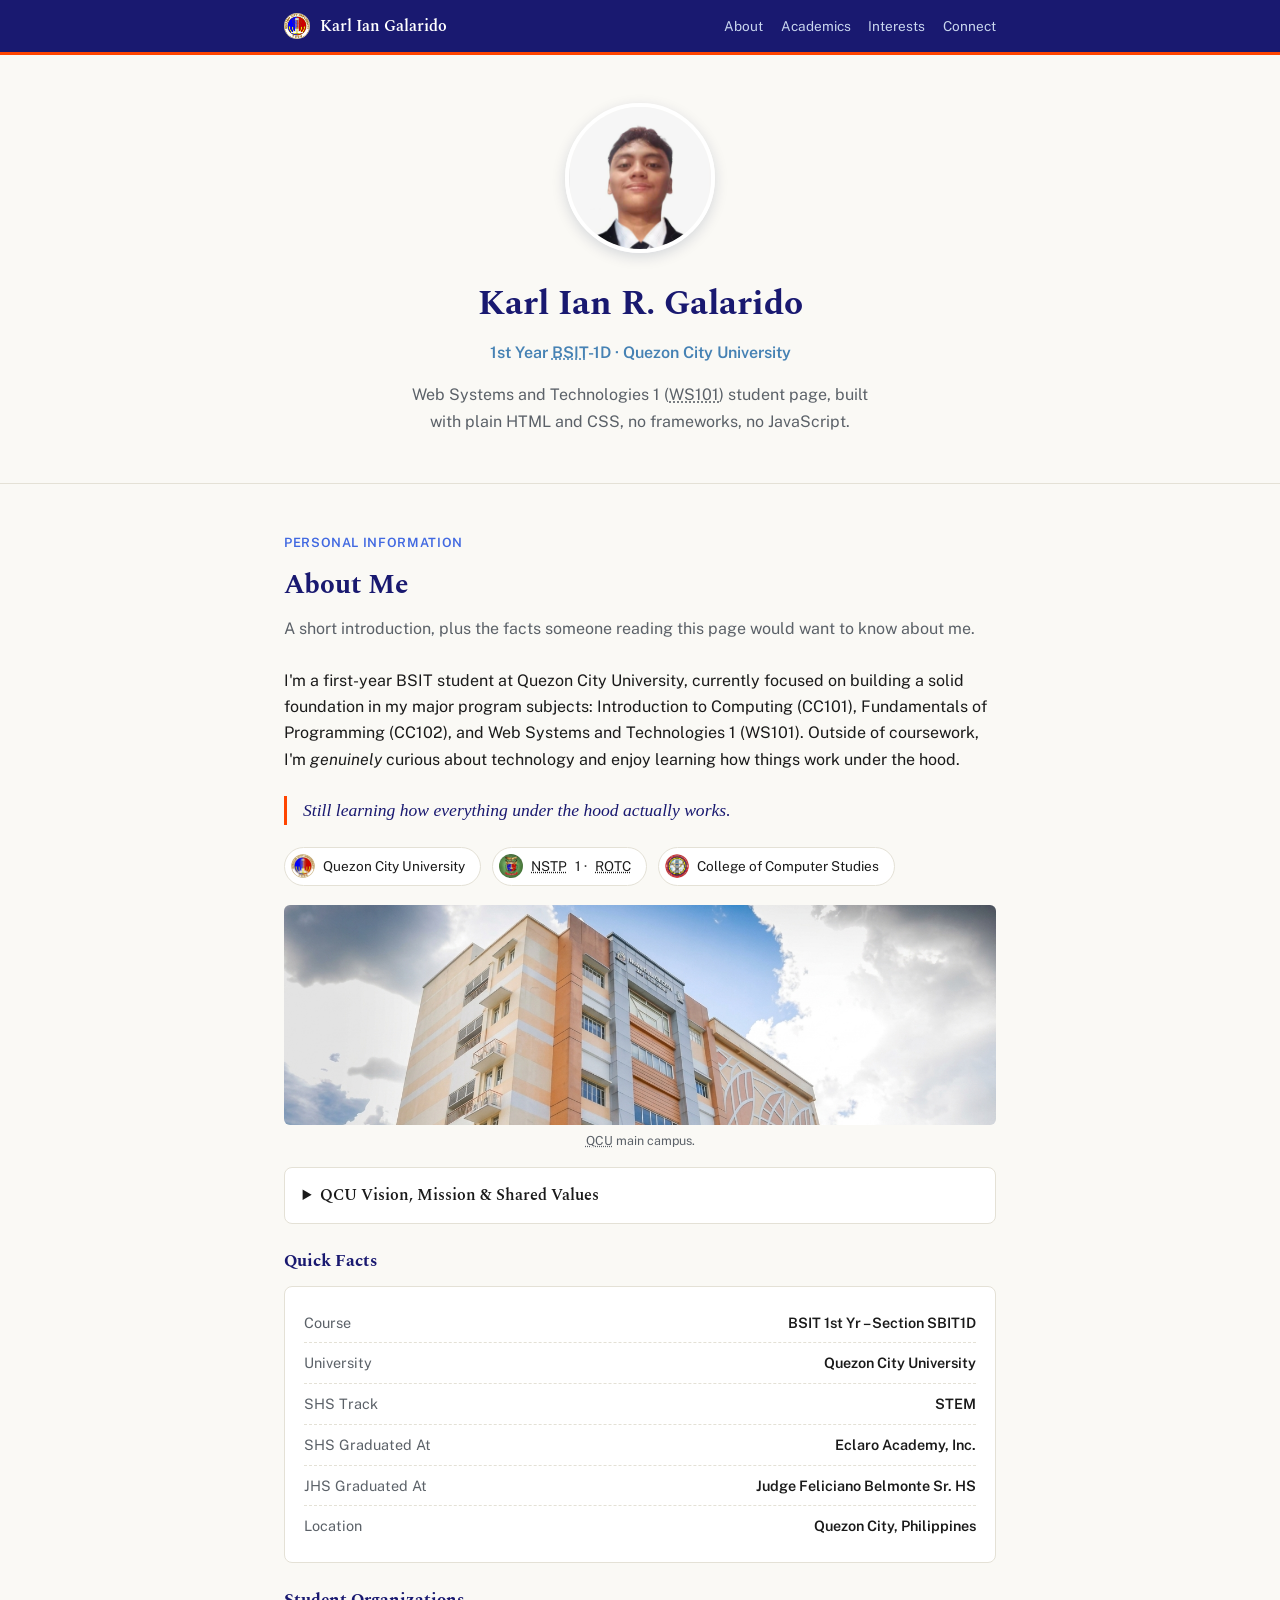
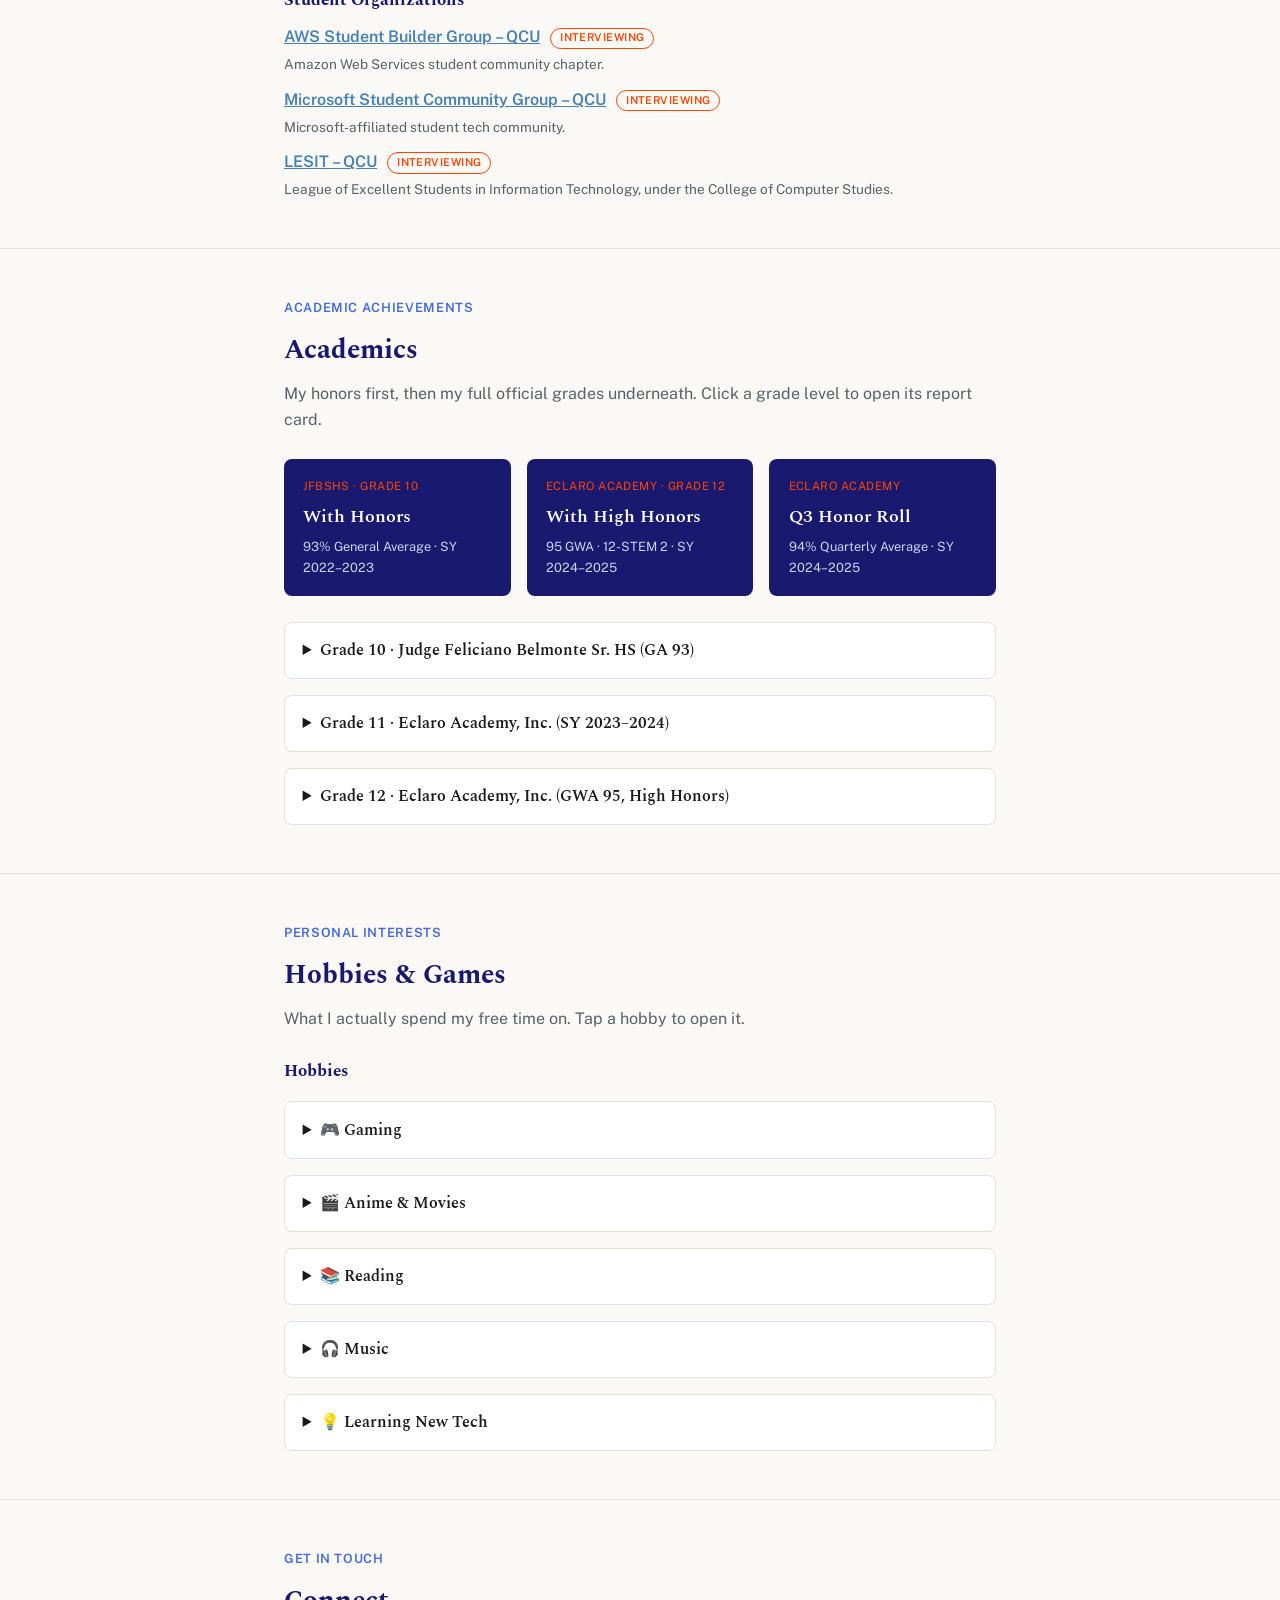
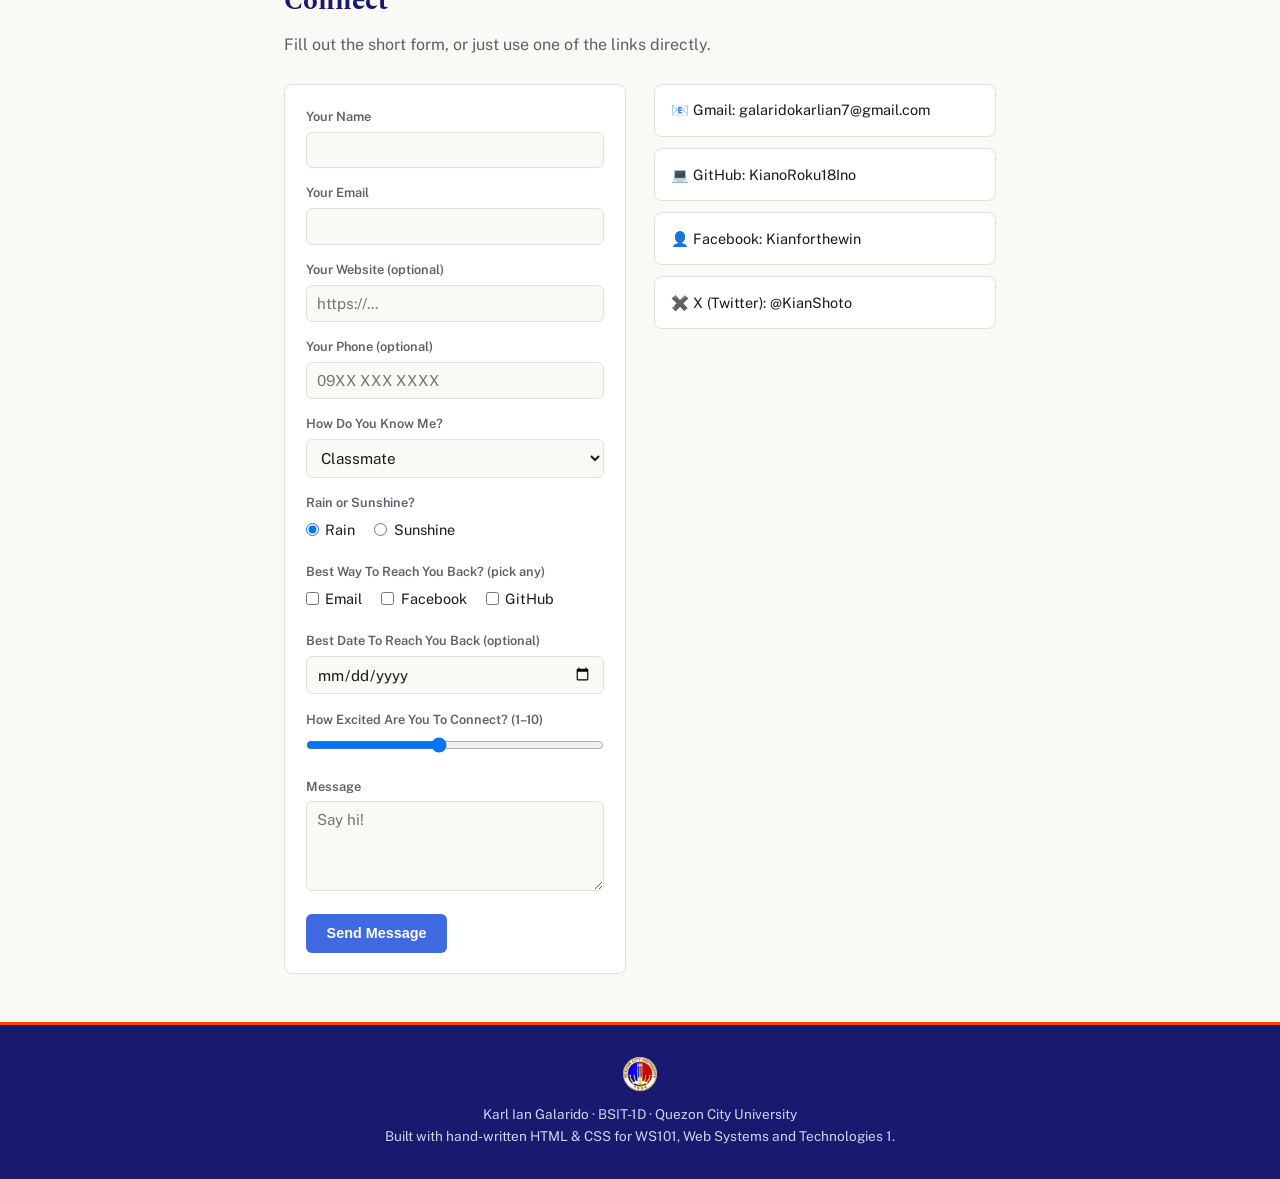
==== commit b8633fe8: "Add files via upload" ====
--- a/260003GalaridoPortfolio.html
+++ b/260003GalaridoPortfolio.html
@@ -89,8 +89,12 @@
           <p>Still learning how everything under the hood actually works.</p>
         </blockquote>
 
-        <!-- QCU / ROTC badges — each one is just a link with a
-             small logo and a bit of text inside it -->
+        <!-- QCU / ROTC / CCS badges — each one is just a link with
+             a small logo and a bit of text inside it. CCS used to be
+             its own big <figure> down below, which broke the visual
+             set these three badges are supposed to be — moved it up
+             here instead, sized and styled exactly like the other
+             two. -->
         <div class="badge-links">
           <a class="mini-badge" href="https://qcu.edu.ph/" target="_blank" rel="noopener">
             <img src="assets/images/qcu-seal.webp" alt="" />
@@ -100,25 +104,22 @@
             <img src="assets/images/rotc-crest.jpg" alt="" />
             <abbr title="National Service Training Program">NSTP</abbr> 1 &middot; <abbr title="Reserve Officers' Training Corps">ROTC</abbr>
           </a>
+          <a class="mini-badge" href="https://qcu.edu.ph/academics/colleges-and-courses-offered/college-of-information-technology/" target="_blank" rel="noopener">
+            <img src="assets/images/ccs-seal.jpg" alt="" />
+            College of Computer Studies
+          </a>
         </div>
 
-        <!-- a photo of my current university, right under the QCU
-             badge above it — the same "put a real photo next to the
+        <!-- a photo of my current university, right under the badge
+             row above it — the same "put a real photo next to the
              text" idea I used for JFBSHS and Eclaro further down in
-             Academics. Wrapped in <figure>/<figcaption> now instead
-             of a bare <img> — figcaption is the correct tag for a
-             caption that belongs to one specific image, not just
-             any paragraph sitting near it. -->
+             Academics. Wrapped in <figure>/<figcaption> instead of a
+             bare <img> — figcaption is the correct tag for a caption
+             that belongs to one specific image, not just any
+             paragraph sitting near it. -->
         <figure class="school-figure">
           <img class="school-photo" src="assets/images/qcu-campus.png" alt="Quezon City University campus building" />
           <figcaption><abbr title="Quezon City University">QCU</abbr> main campus.</figcaption>
-        </figure>
-
-        <!-- College of Computer Studies seal — my specific college
-             within QCU, where the BSIT program is housed -->
-        <figure class="school-figure">
-          <img class="school-photo" src="assets/images/ccs-seal.jpg" alt="Quezon City University College of Computer Studies seal" />
-          <figcaption>College of Computer Studies, my college within QCU.</figcaption>
         </figure>
 
         <!-- <details> is a native HTML tag that gives me a free
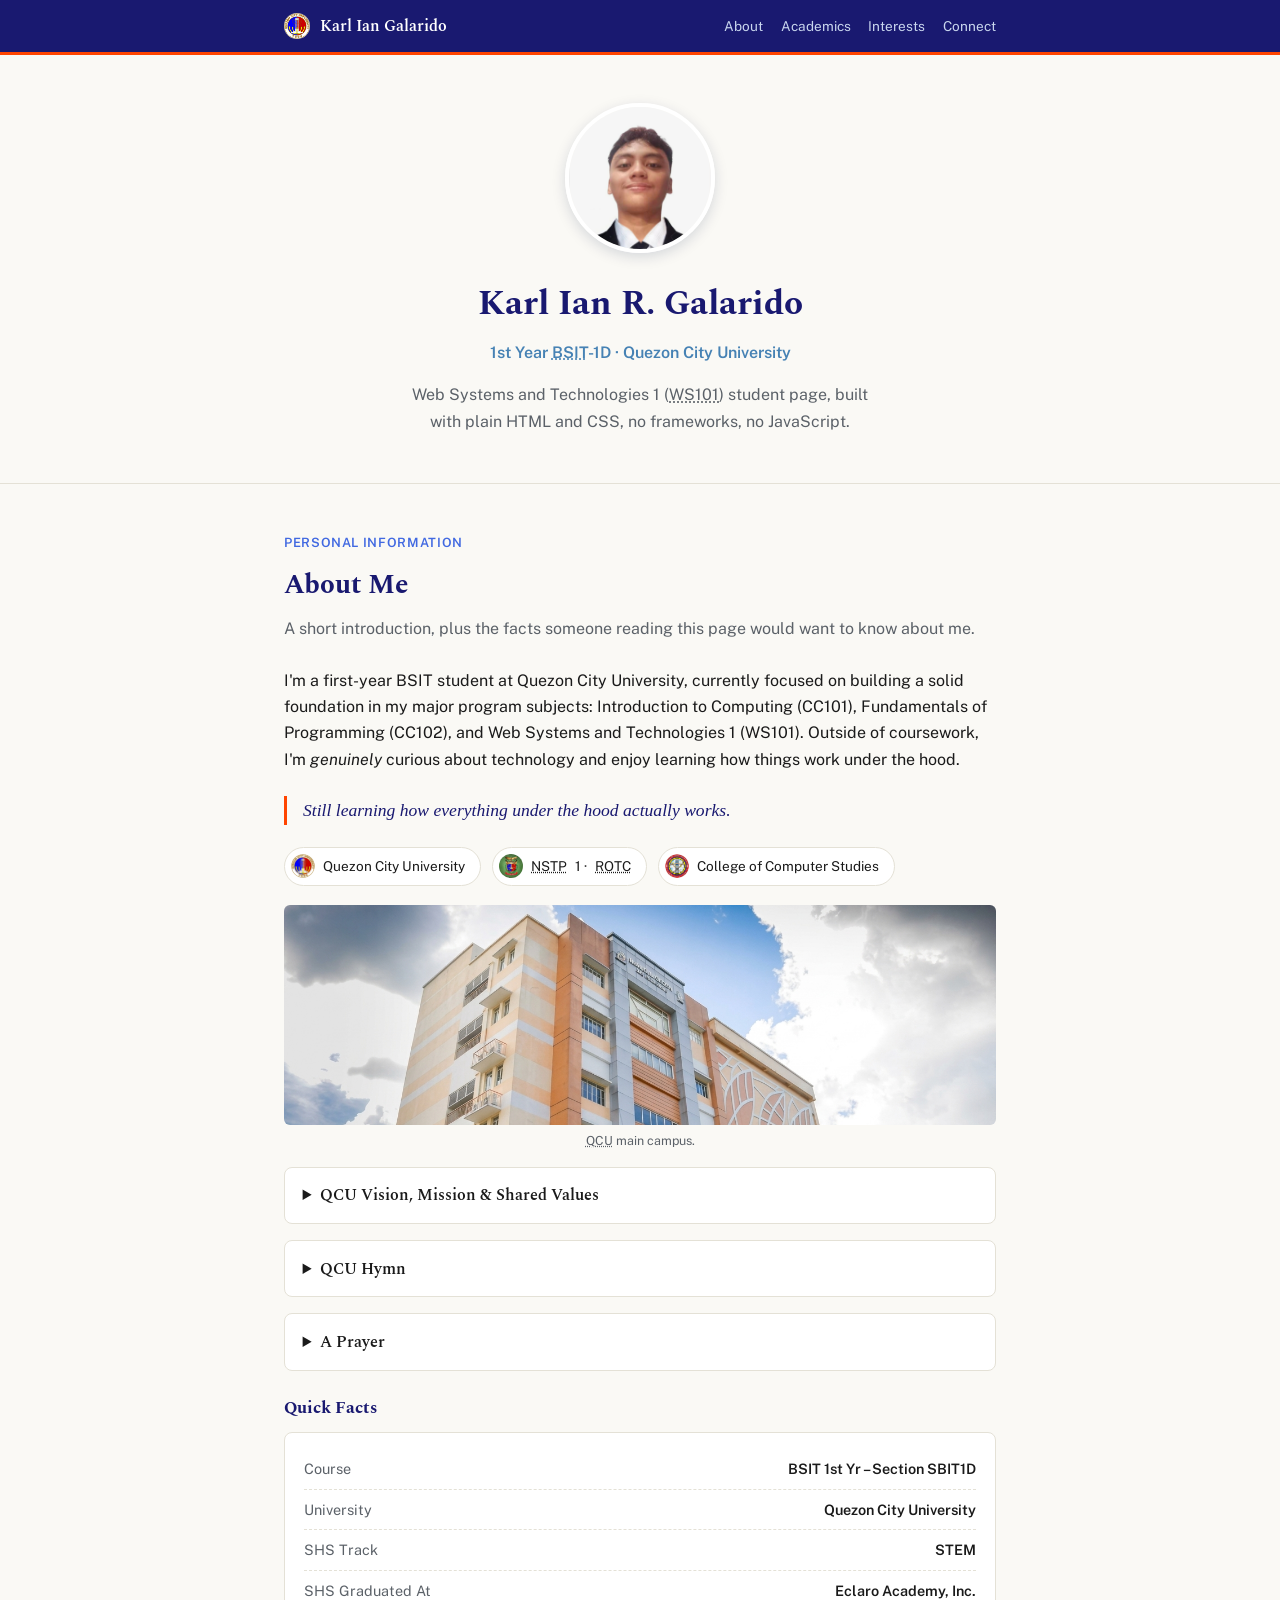
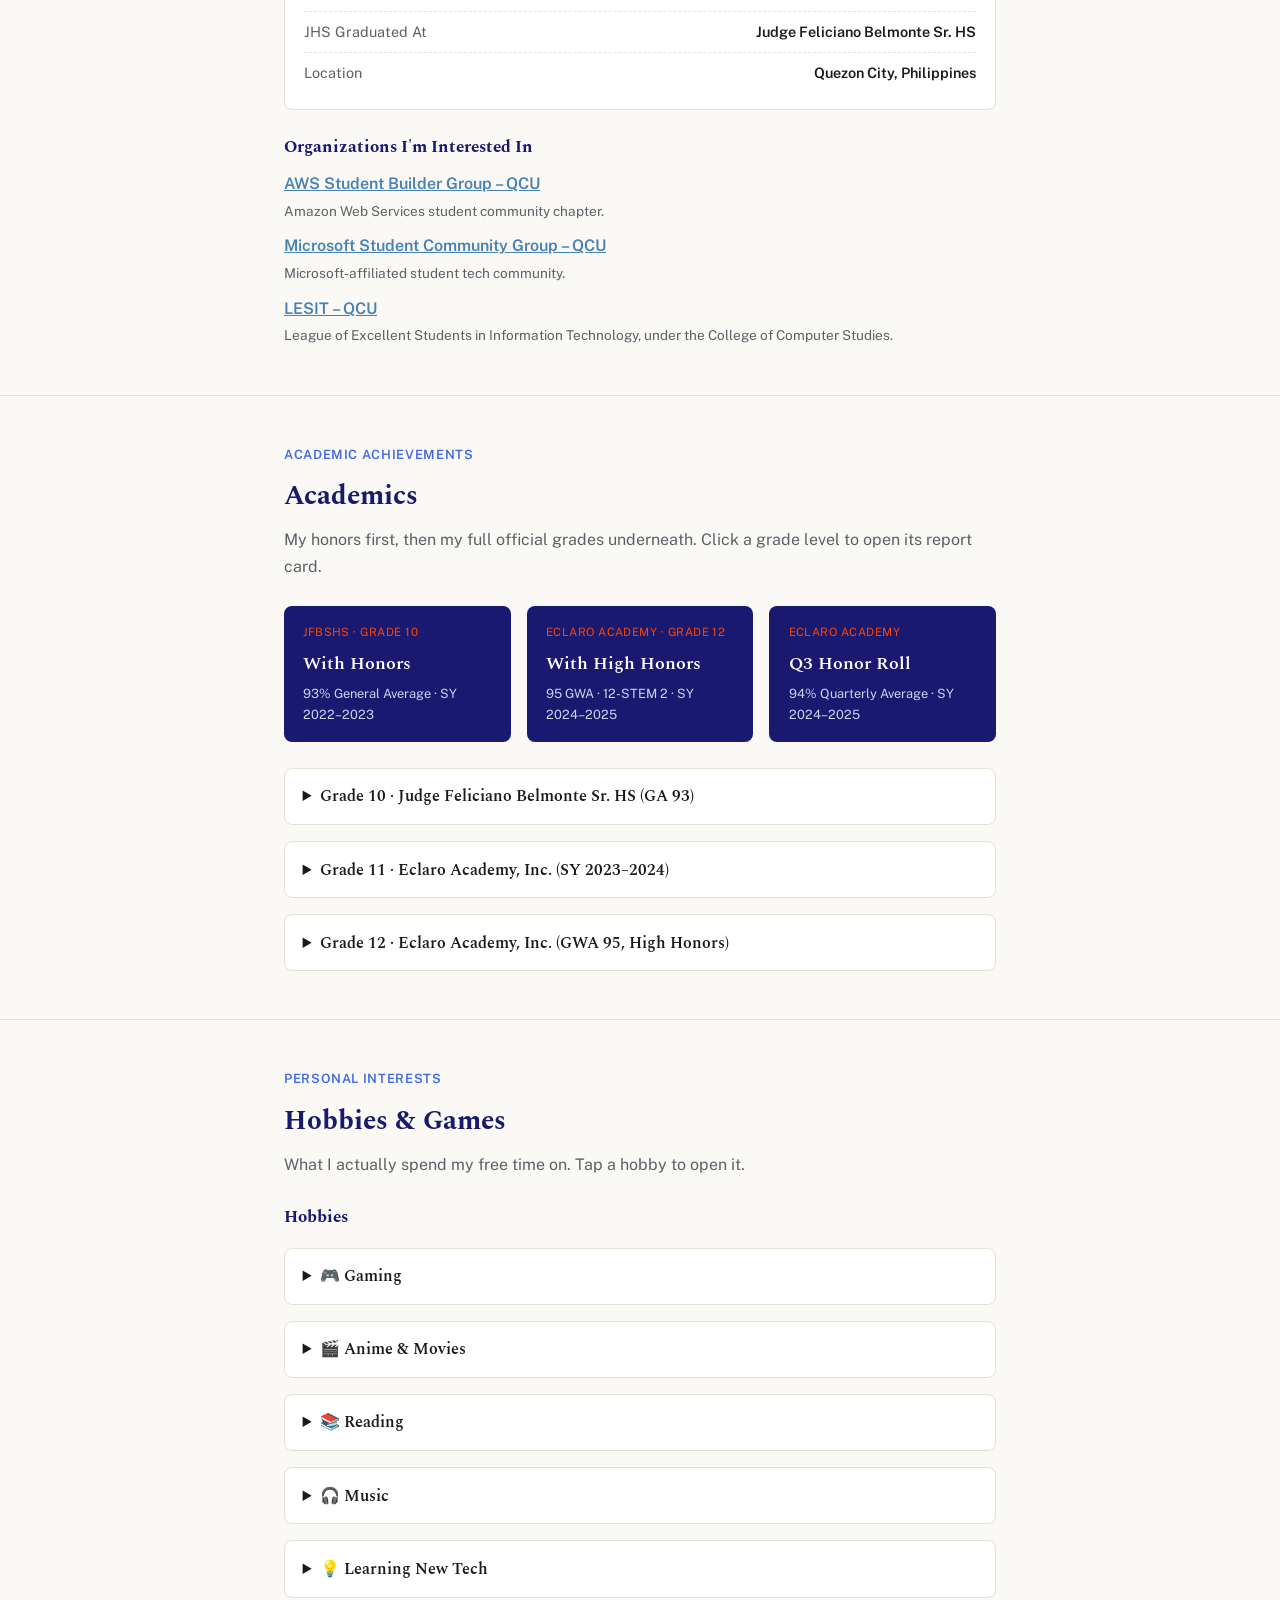
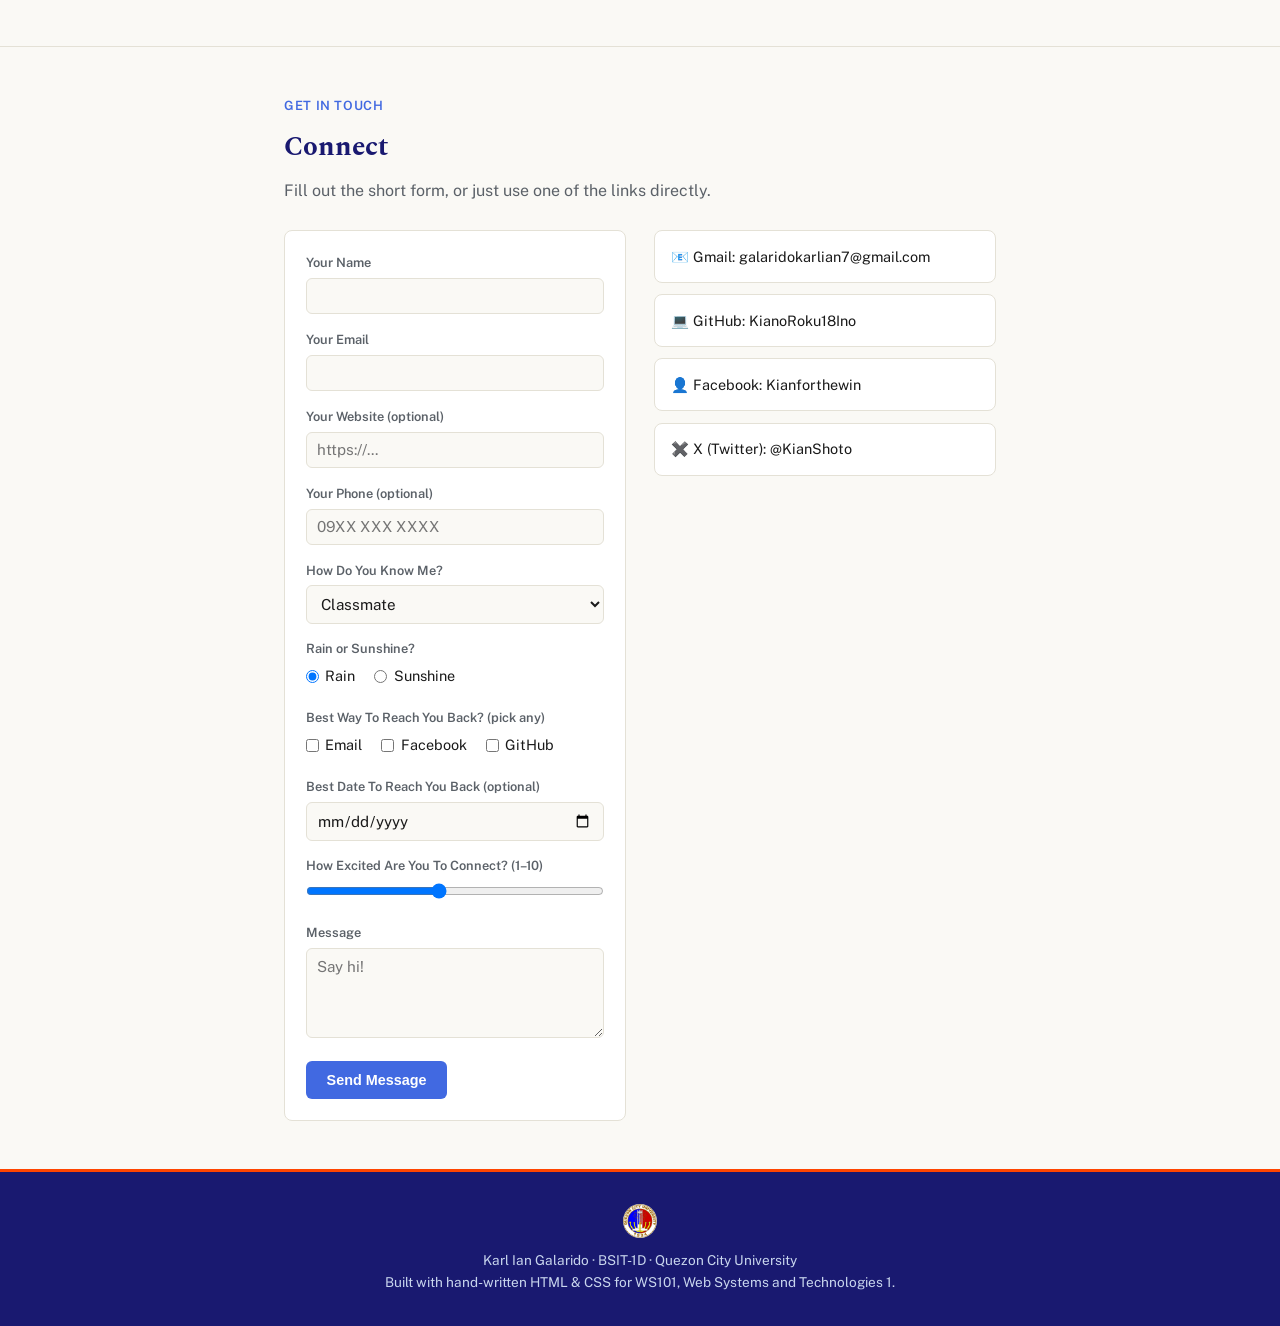
==== commit 4dea8791: "Add files via upload" ====
--- a/260003GalaridoPortfolio.html
+++ b/260003GalaridoPortfolio.html
@@ -136,6 +136,36 @@
           <p><strong>Shared Values (R.I.S.E.):</strong> Resiliency, Innovativeness, Stewardship, Equity.</p>
         </details>
 
+        <!-- QCU Hymn — embedded via <iframe> from the official
+             YouTube upload rather than a local video file. This is
+             the correct way to share someone else's copyrighted
+             recording: YouTube's own embed feature is built for
+             exactly this. I'm not transcribing the lyrics onto the
+             page for the same reason I don't reproduce song lyrics
+             anywhere else — a hymn is still a copyrighted song, even
+             one about my own school. Credits below are just naming
+             who made it, not reproducing their work. -->
+        <details class="info-box">
+          <summary>QCU Hymn</summary>
+          <div class="embed-box">
+            <iframe
+              src="https://www.youtube.com/embed/vEIv27nB988"
+              title="Quezon City University Hymn"
+              loading="lazy"
+              allowfullscreen>
+            </iframe>
+          </div>
+          <p class="credit-line">Originally performed by QCU Chorale. Remastered and arranged by Mr. Toto Sorioso and Dr. Bradford Antonio C. Martinez. Performed by Mr. Jerico Pastoril and Michaela Angelika Bobis.</p>
+        </details>
+
+        <!-- Prayer — audio not recorded/sourced yet, same pattern as
+             the placeholder notes under Interests further down: say
+             what's missing instead of leaving an empty section -->
+        <details class="info-box">
+          <summary>A Prayer</summary>
+          <p class="placeholder-note">Audio not added yet &mdash; still sourcing a properly licensed recording. Will drop in a real &lt;audio&gt; player with format fallbacks once that's sorted.</p>
+        </details>
+
         <h3 class="mini-title">Quick Facts</h3>
         <!-- my quick facts — a <ul> of label/value pairs, not a
              <table>, because this is not a grid of rows and
@@ -149,18 +179,18 @@
           <li><span class="fact-label">Location</span><span class="fact-value">Quezon City, Philippines</span></li>
         </ul>
 
-        <h3 class="mini-title">Student Organizations</h3>
-        <!-- I'm not an official member of any of these yet — still
-             in the interview stage for all three, so the tag next
-             to each one says exactly that instead of claiming a
-             membership I don't have. I'll update or remove
-             whichever ones don't work out once I hear back. -->
+        <h3 class="mini-title">Organizations I'm Interested In</h3>
+        <!-- not claiming membership in any of these — this is a
+             list of orgs I want to join, not orgs I'm already part
+             of, so the heading says exactly that instead of using a
+             status pill that goes stale the moment my situation
+             changes -->
         <dl class="dl-list">
-          <dt><a href="https://www.facebook.com/aws.qcu" target="_blank" rel="noopener">AWS Student Builder Group &ndash; QCU</a> <span class="status-tag">Interviewing</span></dt>
+          <dt><a href="https://www.facebook.com/aws.qcu" target="_blank" rel="noopener">AWS Student Builder Group &ndash; QCU</a></dt>
           <dd>Amazon Web Services student community chapter.</dd>
-          <dt><a href="https://www.facebook.com/MicrosoftStudentCommunityQCU" target="_blank" rel="noopener">Microsoft Student Community Group &ndash; QCU</a> <span class="status-tag">Interviewing</span></dt>
+          <dt><a href="https://www.facebook.com/MicrosoftStudentCommunityQCU" target="_blank" rel="noopener">Microsoft Student Community Group &ndash; QCU</a></dt>
           <dd>Microsoft-affiliated student tech community.</dd>
-          <dt><a href="https://www.facebook.com/qculesit" target="_blank" rel="noopener">LESIT &ndash; QCU</a> <span class="status-tag">Interviewing</span></dt>
+          <dt><a href="https://www.facebook.com/qculesit" target="_blank" rel="noopener">LESIT &ndash; QCU</a></dt>
           <dd>League of Excellent Students in Information Technology, under the College of Computer Studies.</dd>
         </dl>
       </div>
@@ -364,31 +394,160 @@
             <dt><a href="https://www.roblox.com/" target="_blank" rel="noopener">Roblox</a></dt>
             <dd>User-generated game platform, by Roblox Corp.</dd>
           </dl>
+
+          <h4>Genres I Enjoy</h4>
+          <!-- games I've actually played across genres, separate
+               from the currently-playing list above -->
+          <dl class="dl-list">
+            <dt>Action-RPG</dt>
+            <dd>Elden Ring, Diablo IV.</dd>
+            <dt>Open World</dt>
+            <dd>GTA V, Red Dead Redemption 2.</dd>
+            <dt>MMORPG</dt>
+            <dd>World of Warcraft, Final Fantasy XIV.</dd>
+            <dt>Gacha</dt>
+            <dd>Genshin Impact, Wuthering Waves.</dd>
+            <dt>Battle Royale</dt>
+            <dd>Fortnite, PUBG.</dd>
+            <dt>Sandbox</dt>
+            <dd>Minecraft, Terraria.</dd>
+          </dl>
         </details>
 
         <details class="report-box">
           <summary>🎬 Anime &amp; Movies</summary>
-          <!-- these two are my only real movie picks on the whole
-               page — removed the trailer embeds I used to have in a
-               separate Media section, so this list is the only place
-               they live now -->
+          <!-- these two are my only real favorite-movie picks on the
+               whole page — removed the trailer embeds I used to have
+               in a separate Media section, so this list is the only
+               place they live now -->
+          <h4>My Two Favorites</h4>
           <dl class="dl-list">
             <dt>The Wild Robot</dt>
             <dd>Favorite movie.</dd>
             <dt>Flow</dt>
             <dd>Favorite movie.</dd>
           </dl>
-          <p class="placeholder-note">Anime list: still deciding on favorites, will fill this in later.</p>
+
+          <h4>Movie Genres I've Watched</h4>
+          <dl class="dl-list">
+            <dt>Action</dt>
+            <dd>Mad Max: Fury Road, John Wick.</dd>
+            <dt>Sci-Fi</dt>
+            <dd>Blade Runner, Interstellar.</dd>
+            <dt>Fantasy</dt>
+            <dd>The Lord of the Rings, Pan's Labyrinth.</dd>
+            <dt>Thriller</dt>
+            <dd>Se7en, Gone Girl.</dd>
+            <dt>Animation</dt>
+            <dd>Spider-Man: Into the Spider-Verse, Spirited Away.</dd>
+            <dt>Superhero</dt>
+            <dd>The Dark Knight, Avengers: Endgame.</dd>
+          </dl>
+
+          <h4>Anime Genres I've Watched</h4>
+          <dl class="dl-list">
+            <dt>Shonen</dt>
+            <dd>Naruto, My Hero Academia.</dd>
+            <dt>Isekai</dt>
+            <dd>Re:Zero, That Time I Got Reincarnated as a Slime.</dd>
+            <dt>Psychological</dt>
+            <dd>Death Note, Paranoia Agent.</dd>
+            <dt>Supernatural</dt>
+            <dd>Jujutsu Kaisen, Mob Psycho 100.</dd>
+            <dt>Fantasy</dt>
+            <dd>Frieren, Made in Abyss.</dd>
+            <dt>Action</dt>
+            <dd>Demon Slayer, Chainsaw Man.</dd>
+          </dl>
         </details>
 
         <details class="report-box">
           <summary>📚 Reading</summary>
-          <p class="placeholder-note">List coming soon.</p>
+          <h4>Book &amp; Novel Genres I've Read</h4>
+          <dl class="dl-list">
+            <dt>Fantasy</dt>
+            <dd>Mistborn (Brandon Sanderson), The Name of the Wind.</dd>
+            <dt>Sci-Fi</dt>
+            <dd>Dune, The Three-Body Problem.</dd>
+            <dt>Mystery</dt>
+            <dd>The Silent Patient, And Then There Were None.</dd>
+            <dt>Thriller</dt>
+            <dd>Gone Girl, The Girl with the Dragon Tattoo.</dd>
+            <dt>Dystopian</dt>
+            <dd>1984, Brave New World.</dd>
+            <dt>Historical Fiction</dt>
+            <dd>All the Light We Cannot See, The Book Thief.</dd>
+          </dl>
+
+          <h4>Light Novel Genres I've Read</h4>
+          <dl class="dl-list">
+            <dt>Isekai</dt>
+            <dd>Re:Zero, Mushoku Tensei.</dd>
+            <dt>Fantasy</dt>
+            <dd>Overlord, The Rising of the Shield Hero.</dd>
+            <dt>Dark Fantasy</dt>
+            <dd>Goblin Slayer, Re:Zero.</dd>
+            <dt>Sci-Fi</dt>
+            <dd>Sword Art Online, Steins;Gate.</dd>
+            <dt>School Life</dt>
+            <dd>Classroom of the Elite, Oregairu.</dd>
+            <dt>Mystery</dt>
+            <dd>Hyouka, The Melancholy of Haruhi Suzumiya.</dd>
+          </dl>
+
+          <h4>Manga Genres I've Read</h4>
+          <dl class="dl-list">
+            <dt>Shonen</dt>
+            <dd>One Piece, Jujutsu Kaisen.</dd>
+            <dt>Seinen</dt>
+            <dd>Berserk, Vinland Saga.</dd>
+            <dt>Isekai</dt>
+            <dd>That Time I Got Reincarnated as a Slime, Mushoku Tensei.</dd>
+            <dt>Psychological</dt>
+            <dd>Death Note, Oyasumi Punpun.</dd>
+            <dt>Fantasy</dt>
+            <dd>Frieren: Beyond Journey's End, Fullmetal Alchemist.</dd>
+            <dt>Action</dt>
+            <dd>Chainsaw Man, Attack on Titan.</dd>
+          </dl>
+
+          <h4>Manhwa Genres I've Read</h4>
+          <dl class="dl-list">
+            <dt>Regression</dt>
+            <dd>Solo Leveling, Reincarnator.</dd>
+            <dt>System / Levelling</dt>
+            <dd>Solo Leveling, Omniscient Reader's Viewpoint.</dd>
+            <dt>Fantasy</dt>
+            <dd>Tower of God, Omniscient Reader's Viewpoint.</dd>
+            <dt>Action</dt>
+            <dd>The God of High School, Bastard.</dd>
+            <dt>Romance Fantasy</dt>
+            <dd>The Remarried Empress, Who Made Me a Princess.</dd>
+            <dt>Villainess</dt>
+            <dd>The Reason I Became a Villainess Novel, I'm the Villain's Mother.</dd>
+          </dl>
         </details>
 
         <details class="report-box">
           <summary>🎧 Music</summary>
-          <p class="placeholder-note">List coming soon. Planning to list it the way Spotify does: song title, artist, maybe the label, once I've picked favorites.</p>
+          <!-- artists I've actually listened to, sorted by genre —
+               not favorites, just what I've listened to across
+               different styles -->
+          <h4>Artists I've Listened To</h4>
+          <dl class="dl-list">
+            <dt>Pop</dt>
+            <dd>Taylor Swift, Dua Lipa.</dd>
+            <dt>Rock</dt>
+            <dd>Foo Fighters, Arctic Monkeys.</dd>
+            <dt>R&amp;B</dt>
+            <dd>SZA, The Weeknd.</dd>
+            <dt>Electronic / EDM</dt>
+            <dd>Daft Punk, Skrillex.</dd>
+            <dt>Indie</dt>
+            <dd>Tame Impala, Clairo.</dd>
+            <dt>Lo-fi</dt>
+            <dd>Nujabes, jinsang.</dd>
+          </dl>
         </details>
 
         <details class="report-box">
--- a/260003GalaridoStyle.css
+++ b/260003GalaridoStyle.css
@@ -123,6 +123,11 @@
 h2 { font-size: 1.7rem; margin-bottom: 0.5rem; }
 .lede { color: var(--text-light); margin-bottom: 1.6rem; }
 .mini-title { font-size: 1.05rem; margin: 1.5rem 0 0.6rem; }
+/* a sub-heading one step smaller than .mini-title, for grouping
+   content inside a single hobby's <details> box (e.g. splitting
+   Reading into Books / Light Novels / Manga / Manhwa) */
+.report-box h4, .info-box h4 { font-size: 0.85rem; text-transform: uppercase; letter-spacing: 0.04em; color: var(--accent-blue); margin: 1rem 0 0.4rem; }
+.report-box h4:first-of-type, .info-box h4:first-of-type { margin-top: 0; }
 
 /* 4a. TOP NAV
    position: sticky keeps the nav bar visible at the top of the
@@ -217,10 +222,13 @@
 .dl-list dd { margin: 0.15rem 0 0 0; font-size: 0.85rem; color: var(--text-light); }
 .placeholder-note { font-size: 0.85rem; color: var(--text-light); font-style: italic; margin-top: 0.5rem; }
 
-/* a small pill next to an org name showing where I actually stand
-   with it — "Interviewing" instead of just listing it like a
-   confirmed membership I don't have yet */
-.status-tag { display: inline-block; font-size: 0.68rem; text-transform: uppercase; letter-spacing: 0.04em; color: var(--accent-orange); border: 1px solid var(--accent-orange); border-radius: 999px; padding: 0.05rem 0.55rem; margin-left: 0.4rem; vertical-align: middle; }
+/* brought back for the QCU Hymn embed in About Me — same idea as
+   before the Media section removal, just scoped to this one use now
+   instead of a whole dedicated section */
+.embed-box { width: 100%; height: 220px; border: 1px solid var(--border); border-radius: 8px; overflow: hidden; margin-top: 0.7rem; }
+.embed-box iframe { width: 100%; height: 100%; border: 0; }
+.credit-line { font-size: 0.78rem; color: var(--text-light); margin-top: 0.6rem; }
+
 
 /* <details>/<summary> already comes with a working show/hide
    arrow built into the browser, so I did not need to style or
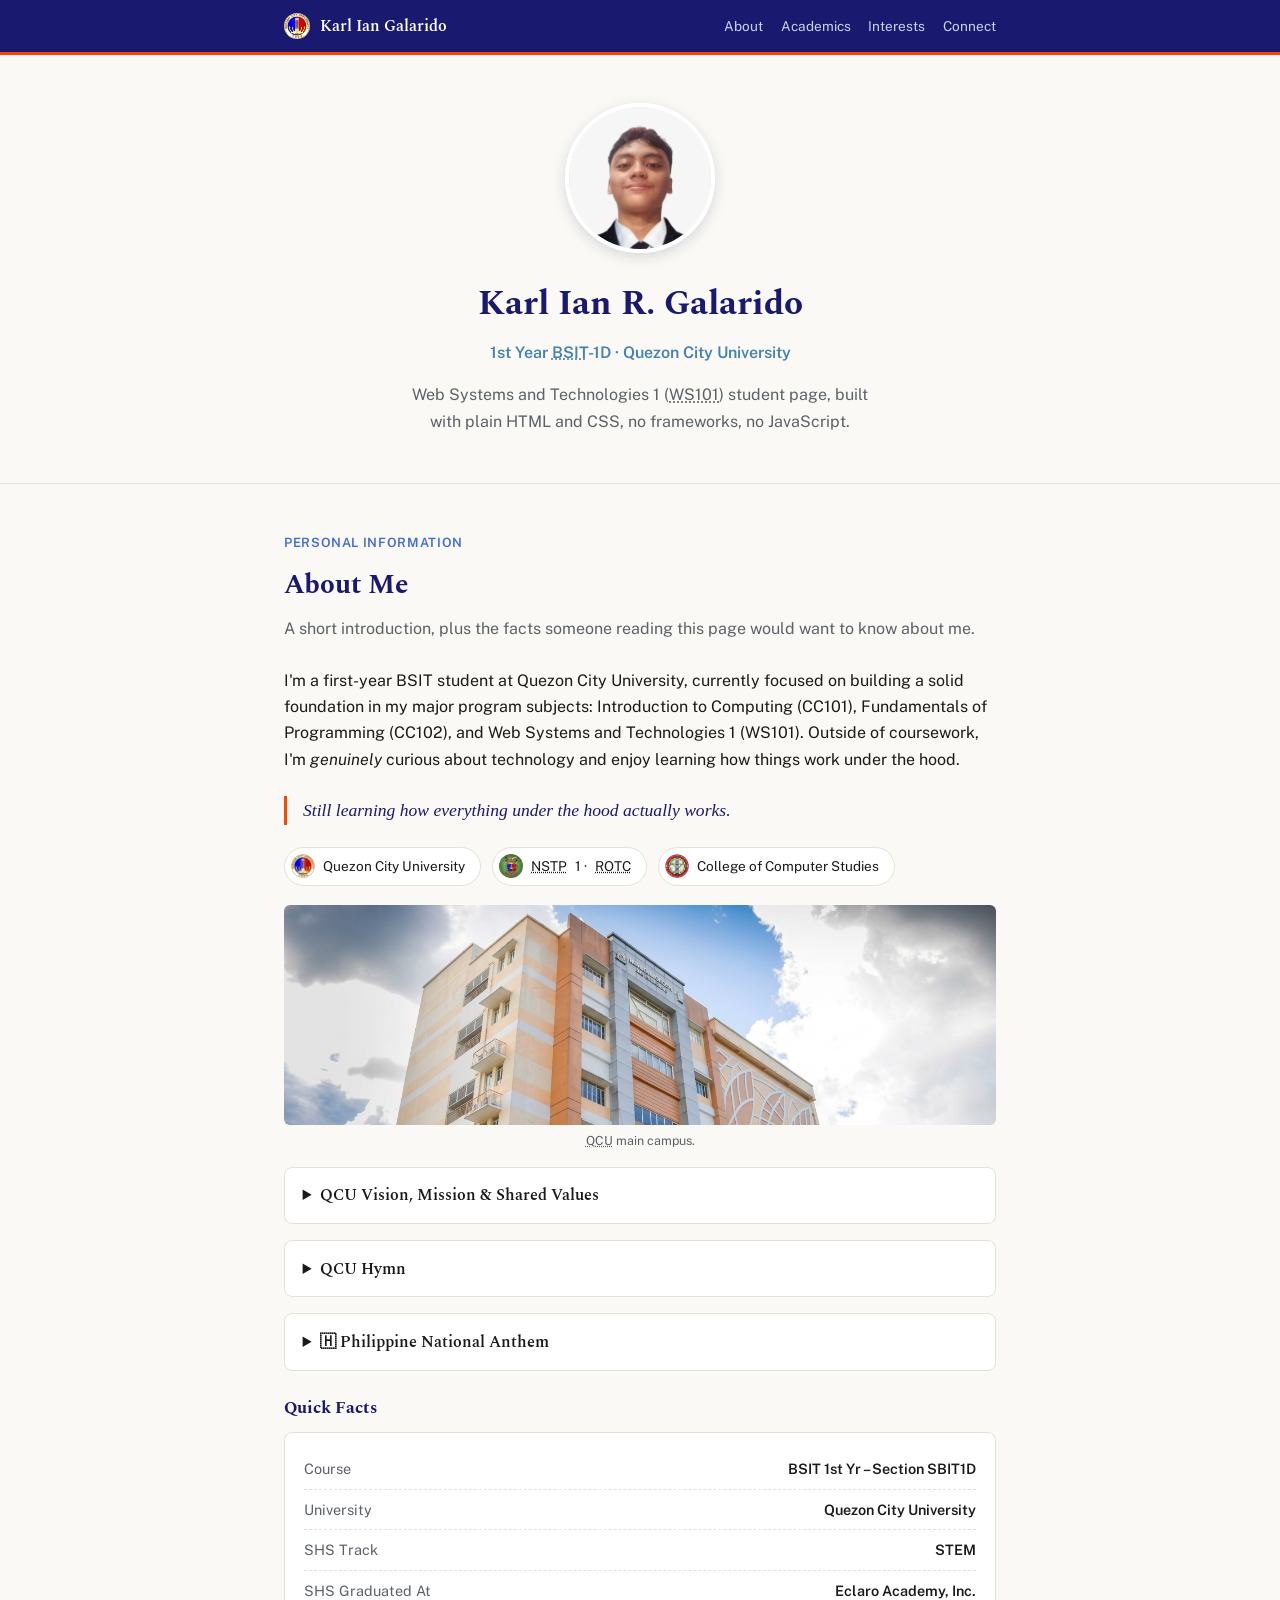
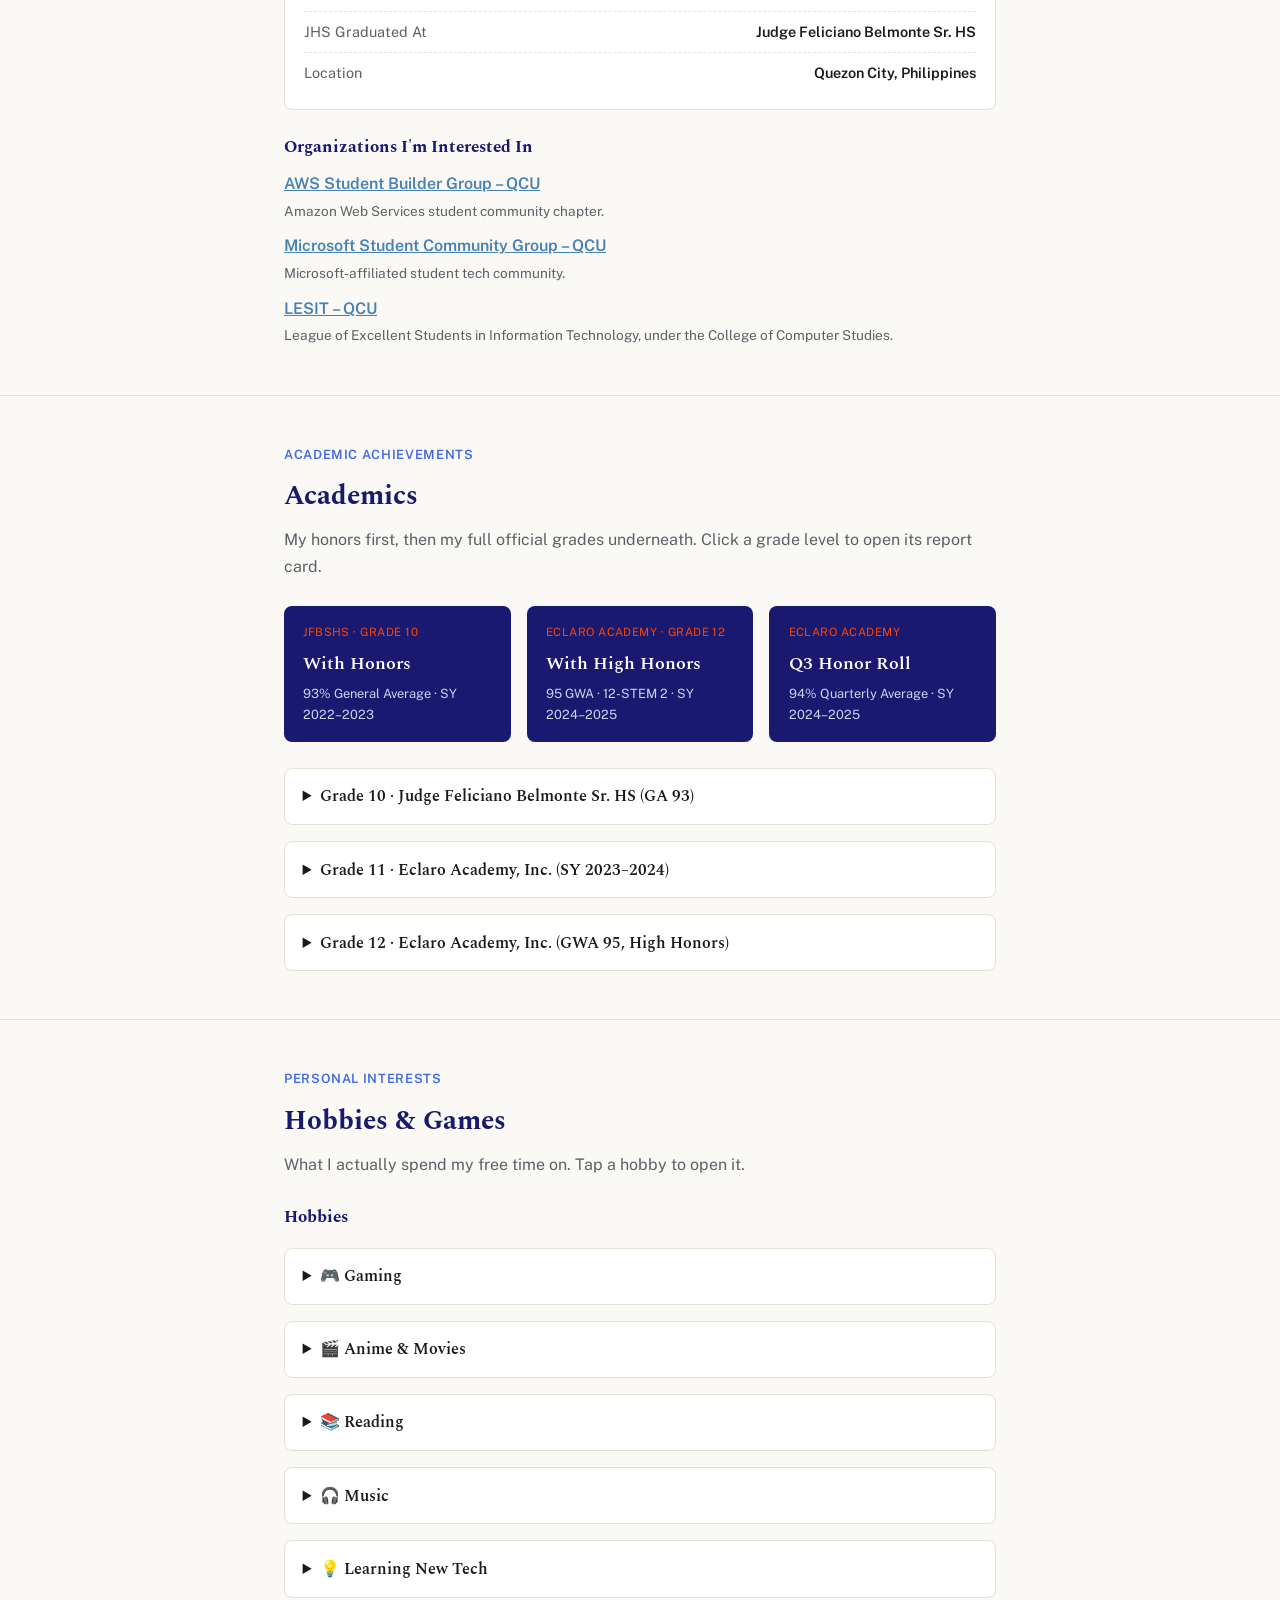
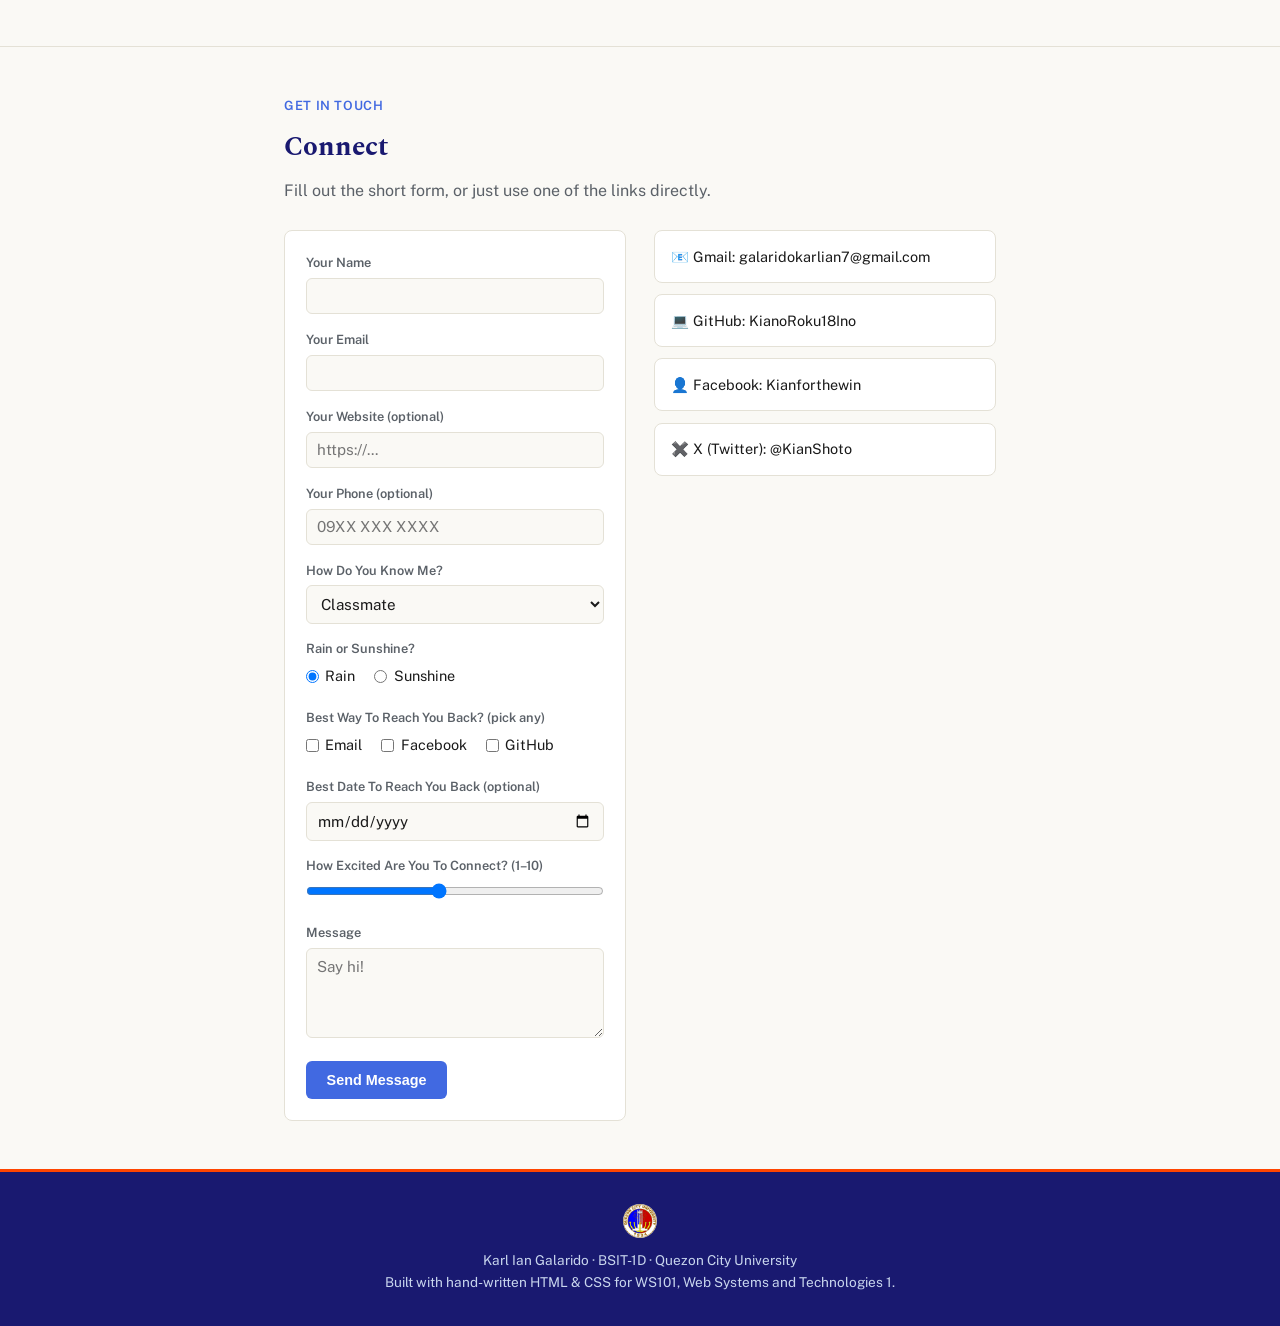
==== commit a33535ad: "Add files via upload" ====
--- a/260003GalaridoPortfolio.html
+++ b/260003GalaridoPortfolio.html
@@ -1,4 +1,4 @@
-<!DOCTYPE html>
+<!doctype html>
 <!--
   260003GalaridoPortfolio.html
   WS101 Activity 1 — My Personal Web Page.
@@ -13,130 +13,183 @@
   Nav -> Hero -> About Me -> Academics -> Interests -> Connect -> Footer.
 -->
 <html lang="en">
-<head>
-  <meta charset="UTF-8" />
-  <!-- this line tells the browser to use the phone's real screen
+  <head>
+    <meta charset="UTF-8" />
+    <!-- this line tells the browser to use the phone's real screen
        width instead of showing a zoomed-out desktop view first -->
-  <meta name="viewport" content="width=device-width, initial-scale=1.0" />
-  <title>Karl Ian Galarido | Personal Web Page</title>
-  <meta name="description" content="Personal web page of Karl Ian Ranay Galarido, 1st Year BSIT student at Quezon City University." />
-  <!-- linking my external CSS file, as required by the activity -->
-  <link rel="stylesheet" href="260003GalaridoStyle.css" />
-</head>
-<body>
-
-  <!-- ===== NAV — a header with a nav inside it. Clicking a link
+    <meta name="viewport" content="width=device-width, initial-scale=1.0" />
+    <title>Karl Ian Galarido | Personal Web Page</title>
+    <meta
+      name="description"
+      content="Personal web page of Karl Ian Ranay Galarido, 1st Year BSIT student at Quezon City University."
+    />
+    <!-- linking my external CSS file, as required by the activity -->
+    <link rel="stylesheet" href="260003GalaridoStyle.css" />
+  </head>
+  <body>
+    <!-- ===== NAV — a header with a nav inside it. Clicking a link
        just jumps to the matching id="" further down the page. This
        is plain browser behavior, I did not write any script for it. ===== -->
-  <header class="topnav">
-    <div class="wrap topnav-inner">
-      <span class="brand">
-        <img src="assets/images/qcu-seal.webp" alt="Quezon City University seal" />
-        Karl Ian Galarido
-      </span>
-      <nav>
-        <a href="#about">About</a>
-        <a href="#academics">Academics</a>
-        <a href="#interests">Interests</a>
-        <a href="#connect">Connect</a>
-      </nav>
-    </div>
-  </header>
-
-  <main>
-
-    <!-- ===== HERO — my photo, name, and a one-line intro ===== -->
-    <section class="hero">
-      <div class="wrap">
-        <img class="profile-photo" src="assets/images/profile.jpg" alt="Photo of Karl Ian Galarido" />
-        <h1>Karl Ian R. Galarido</h1>
-        <p class="role-line">1st Year <abbr title="Bachelor of Science in Information Technology">BSIT</abbr>-1D &middot; Quezon City University</p>
-        <p class="tagline">
-          Web Systems and Technologies 1 (<abbr title="Web Systems and Technologies 1">WS101</abbr>) student page,
-          built with plain HTML and CSS, no frameworks, no JavaScript.
-        </p>
+    <header class="topnav">
+      <div class="wrap topnav-inner">
+        <span class="brand">
+          <img
+            src="assets/images/qcu-seal.webp"
+            alt="Quezon City University seal"
+          />
+          Karl Ian Galarido
+        </span>
+        <nav>
+          <a href="#about">About</a>
+          <a href="#academics">Academics</a>
+          <a href="#interests">Interests</a>
+          <a href="#connect">Connect</a>
+        </nav>
       </div>
-    </section>
-
-    <!-- ===== ABOUT ME — my bio, my badges, my hobbies, and a
+    </header>
+
+    <main>
+      <!-- ===== HERO — my photo, name, and a one-line intro ===== -->
+      <section class="hero">
+        <div class="wrap">
+          <img
+            class="profile-photo"
+            src="assets/images/profile.jpg"
+            alt="Photo of Karl Ian Galarido"
+          />
+          <h1>Karl Ian R. Galarido</h1>
+          <p class="role-line">
+            1st Year
+            <abbr title="Bachelor of Science in Information Technology"
+              >BSIT</abbr
+            >-1D &middot; Quezon City University
+          </p>
+          <p class="tagline">
+            Web Systems and Technologies 1 (<abbr
+              title="Web Systems and Technologies 1"
+              >WS101</abbr
+            >) student page, built with plain HTML and CSS, no frameworks, no
+            JavaScript.
+          </p>
+        </div>
+      </section>
+
+      <!-- ===== ABOUT ME — my bio, my badges, my hobbies, and a
          list of quick facts about me ===== -->
-    <section id="about">
-      <div class="wrap">
-        <span class="eyebrow">Personal Information</span>
-        <h2>About Me</h2>
-        <p class="lede">A short introduction, plus the facts someone reading this page would want to know about me.</p>
-
-        <!-- one column, top to bottom: bio, then QCU/ROTC, then what
+      <section id="about">
+        <div class="wrap">
+          <span class="eyebrow">Personal Information</span>
+          <h2>About Me</h2>
+          <p class="lede">
+            A short introduction, plus the facts someone reading this page would
+            want to know about me.
+          </p>
+
+          <!-- one column, top to bottom: bio, then QCU/ROTC, then what
              QCU stands for, then my quick facts. I dropped the
              two-column split I had before — with hobbies and games
              now living in their own section, there was nothing left
              to put in a second column, so one column reads better. -->
-        <p>
-          I'm a first-year BSIT student at Quezon City University,
-          currently focused on building a solid foundation in my
-          major program subjects: Introduction to Computing (CC101),
-          Fundamentals of Programming (CC102), and Web Systems and
-          Technologies 1 (WS101). Outside of coursework, I'm
-          <em>genuinely</em> curious about technology and enjoy
-          learning how things work under the hood.
-        </p>
-
-        <!-- a short personal motto as a pull-quote. Pulled from my
+          <p>
+            I'm a first-year BSIT student at Quezon City University, currently
+            focused on building a solid foundation in my major program subjects:
+            Introduction to Computing (CC101), Fundamentals of Programming
+            (CC102), and Web Systems and Technologies 1 (WS101). Outside of
+            coursework, I'm
+            <em>genuinely</em> curious about technology and enjoy learning how
+            things work under the hood.
+          </p>
+
+          <!-- a short personal motto as a pull-quote. Pulled from my
              own words in the bio paragraph right above instead of
              writing something new from scratch, since a motto
              should actually sound like me. -->
-        <blockquote class="motto">
-          <p>Still learning how everything under the hood actually works.</p>
-        </blockquote>
-
-        <!-- QCU / ROTC / CCS badges — each one is just a link with
+          <blockquote class="motto">
+            <p>Still learning how everything under the hood actually works.</p>
+          </blockquote>
+
+          <!-- QCU / ROTC / CCS badges — each one is just a link with
              a small logo and a bit of text inside it. CCS used to be
              its own big <figure> down below, which broke the visual
              set these three badges are supposed to be — moved it up
              here instead, sized and styled exactly like the other
              two. -->
-        <div class="badge-links">
-          <a class="mini-badge" href="https://qcu.edu.ph/" target="_blank" rel="noopener">
-            <img src="assets/images/qcu-seal.webp" alt="" />
-            Quezon City University
-          </a>
-          <a class="mini-badge" href="https://www.facebook.com/qcurotcunitpage" target="_blank" rel="noopener">
-            <img src="assets/images/rotc-crest.jpg" alt="" />
-            <abbr title="National Service Training Program">NSTP</abbr> 1 &middot; <abbr title="Reserve Officers' Training Corps">ROTC</abbr>
-          </a>
-          <a class="mini-badge" href="https://qcu.edu.ph/academics/colleges-and-courses-offered/college-of-information-technology/" target="_blank" rel="noopener">
-            <img src="assets/images/ccs-seal.jpg" alt="" />
-            College of Computer Studies
-          </a>
-        </div>
-
-        <!-- a photo of my current university, right under the badge
+          <div class="badge-links">
+            <a
+              class="mini-badge"
+              href="https://qcu.edu.ph/"
+              target="_blank"
+              rel="noopener"
+            >
+              <img src="assets/images/qcu-seal.webp" alt="" />
+              Quezon City University
+            </a>
+            <a
+              class="mini-badge"
+              href="https://www.facebook.com/qcurotcunitpage"
+              target="_blank"
+              rel="noopener"
+            >
+              <img src="assets/images/rotc-crest.jpg" alt="" />
+              <abbr title="National Service Training Program">NSTP</abbr> 1
+              &middot;
+              <abbr title="Reserve Officers' Training Corps">ROTC</abbr>
+            </a>
+            <a
+              class="mini-badge"
+              href="https://qcu.edu.ph/academics/colleges-and-courses-offered/college-of-information-technology/"
+              target="_blank"
+              rel="noopener"
+            >
+              <img src="assets/images/ccs-seal.jpg" alt="" />
+              College of Computer Studies
+            </a>
+          </div>
+
+          <!-- a photo of my current university, right under the badge
              row above it — the same "put a real photo next to the
              text" idea I used for JFBSHS and Eclaro further down in
              Academics. Wrapped in <figure>/<figcaption> instead of a
              bare <img> — figcaption is the correct tag for a caption
              that belongs to one specific image, not just any
              paragraph sitting near it. -->
-        <figure class="school-figure">
-          <img class="school-photo" src="assets/images/qcu-campus.png" alt="Quezon City University campus building" />
-          <figcaption><abbr title="Quezon City University">QCU</abbr> main campus.</figcaption>
-        </figure>
-
-        <!-- <details> is a native HTML tag that gives me a free
+          <figure class="school-figure">
+            <img
+              class="school-photo"
+              src="assets/images/qcu-campus.png"
+              alt="Quezon City University campus building"
+            />
+            <figcaption>
+              <abbr title="Quezon City University">QCU</abbr> main campus.
+            </figcaption>
+          </figure>
+
+          <!-- <details> is a native HTML tag that gives me a free
              show/hide box. I did not write any JavaScript for
              this — the browser handles the open and close by
              itself the moment someone clicks the <summary> line.
              I put this right after the QCU/ROTC badges on purpose:
              it's the natural next thing to read once someone knows
              which school I'm affiliated with. -->
-        <details class="info-box">
-          <summary>QCU Vision, Mission &amp; Shared Values</summary>
-          <p><strong>Vision:</strong> To be an internationally recognized local university committed to innovation and sustainability to achieve positive social impact.</p>
-          <p><strong>Mission:</strong> To provide a comprehensive education that enhances the lives of QCU students for nation building and as world citizens.</p>
-          <p><strong>Shared Values (R.I.S.E.):</strong> Resiliency, Innovativeness, Stewardship, Equity.</p>
-        </details>
-
-        <!-- QCU Hymn — embedded via <iframe> from the official
+          <details class="info-box">
+            <summary>QCU Vision, Mission &amp; Shared Values</summary>
+            <p>
+              <strong>Vision:</strong> To be an internationally recognized local
+              university committed to innovation and sustainability to achieve
+              positive social impact.
+            </p>
+            <p>
+              <strong>Mission:</strong> To provide a comprehensive education
+              that enhances the lives of QCU students for nation building and as
+              world citizens.
+            </p>
+            <p>
+              <strong>Shared Values (R.I.S.E.):</strong> Resiliency,
+              Innovativeness, Stewardship, Equity.
+            </p>
+          </details>
+
+          <!-- QCU Hymn — embedded via <iframe> from the official
              YouTube upload rather than a local video file. This is
              the correct way to share someone else's copyrighted
              recording: YouTube's own embed feature is built for
@@ -145,544 +198,1154 @@
              anywhere else — a hymn is still a copyrighted song, even
              one about my own school. Credits below are just naming
              who made it, not reproducing their work. -->
-        <details class="info-box">
-          <summary>QCU Hymn</summary>
-          <div class="embed-box">
-            <iframe
-              src="https://www.youtube.com/embed/vEIv27nB988"
-              title="Quezon City University Hymn"
-              loading="lazy"
-              allowfullscreen>
-            </iframe>
-          </div>
-          <p class="credit-line">Originally performed by QCU Chorale. Remastered and arranged by Mr. Toto Sorioso and Dr. Bradford Antonio C. Martinez. Performed by Mr. Jerico Pastoril and Michaela Angelika Bobis.</p>
-        </details>
-
-        <!-- Prayer — audio not recorded/sourced yet, same pattern as
+          <details class="info-box">
+            <summary>QCU Hymn</summary>
+            <div class="embed-box">
+              <iframe
+                src="https://www.youtube.com/embed/vEIv27nB988"
+                title="Quezon City University Hymn"
+                loading="lazy"
+                allowfullscreen
+              >
+              </iframe>
+            </div>
+            <p class="credit-line">
+              Originally performed by QCU Chorale. Remastered and arranged by
+              Mr. Toto Sorioso and Dr. Bradford Antonio C. Martinez. Performed
+              by Mr. Jerico Pastoril and Michaela Angelika Bobis.
+            </p>
+          </details>
+
+          <!-- Prayer — audio not recorded/sourced yet, same pattern as
              the placeholder notes under Interests further down: say
              what's missing instead of leaving an empty section -->
-        <details class="info-box">
-          <summary>A Prayer</summary>
-          <p class="placeholder-note">Audio not added yet &mdash; still sourcing a properly licensed recording. Will drop in a real &lt;audio&gt; player with format fallbacks once that's sorted.</p>
-        </details>
-
-        <h3 class="mini-title">Quick Facts</h3>
-        <!-- my quick facts — a <ul> of label/value pairs, not a
+          <details class="info-box">
+            <summary>🇭 Philippine National Anthem</summary>
+            <audio controls>
+              <source
+                src="assets/audio/QCU_Philippine_Anthem.mp3"
+                type="audio/mpeg"
+              />
+            </audio>
+            <p class="credit-line">
+              Lupang Hinirang — the Philippine National Anthem.
+            </p>
+          </details>
+
+          <h3 class="mini-title">Quick Facts</h3>
+          <!-- my quick facts — a <ul> of label/value pairs, not a
              <table>, because this is not a grid of rows and
              columns, just a simple list -->
-        <ul class="fact-list">
-          <li><span class="fact-label">Course</span><span class="fact-value">BSIT 1st Yr &ndash; Section SBIT1D</span></li>
-          <li><span class="fact-label">University</span><span class="fact-value">Quezon City University</span></li>
-          <li><span class="fact-label">SHS Track</span><span class="fact-value">STEM</span></li>
-          <li><span class="fact-label">SHS Graduated At</span><span class="fact-value">Eclaro Academy, Inc.</span></li>
-          <li><span class="fact-label">JHS Graduated At</span><span class="fact-value">Judge Feliciano Belmonte Sr. HS</span></li>
-          <li><span class="fact-label">Location</span><span class="fact-value">Quezon City, Philippines</span></li>
-        </ul>
-
-        <h3 class="mini-title">Organizations I'm Interested In</h3>
-        <!-- not claiming membership in any of these — this is a
+          <ul class="fact-list">
+            <li>
+              <span class="fact-label">Course</span
+              ><span class="fact-value"
+                >BSIT 1st Yr &ndash; Section SBIT1D</span
+              >
+            </li>
+            <li>
+              <span class="fact-label">University</span
+              ><span class="fact-value">Quezon City University</span>
+            </li>
+            <li>
+              <span class="fact-label">SHS Track</span
+              ><span class="fact-value">STEM</span>
+            </li>
+            <li>
+              <span class="fact-label">SHS Graduated At</span
+              ><span class="fact-value">Eclaro Academy, Inc.</span>
+            </li>
+            <li>
+              <span class="fact-label">JHS Graduated At</span
+              ><span class="fact-value">Judge Feliciano Belmonte Sr. HS</span>
+            </li>
+            <li>
+              <span class="fact-label">Location</span
+              ><span class="fact-value">Quezon City, Philippines</span>
+            </li>
+          </ul>
+
+          <h3 class="mini-title">Organizations I'm Interested In</h3>
+          <!-- not claiming membership in any of these — this is a
              list of orgs I want to join, not orgs I'm already part
              of, so the heading says exactly that instead of using a
              status pill that goes stale the moment my situation
              changes -->
-        <dl class="dl-list">
-          <dt><a href="https://www.facebook.com/aws.qcu" target="_blank" rel="noopener">AWS Student Builder Group &ndash; QCU</a></dt>
-          <dd>Amazon Web Services student community chapter.</dd>
-          <dt><a href="https://www.facebook.com/MicrosoftStudentCommunityQCU" target="_blank" rel="noopener">Microsoft Student Community Group &ndash; QCU</a></dt>
-          <dd>Microsoft-affiliated student tech community.</dd>
-          <dt><a href="https://www.facebook.com/qculesit" target="_blank" rel="noopener">LESIT &ndash; QCU</a></dt>
-          <dd>League of Excellent Students in Information Technology, under the College of Computer Studies.</dd>
-        </dl>
-      </div>
-    </section>
-
-    <!-- ===== ACADEMICS — my honors first, then my actual report
+          <dl class="dl-list">
+            <dt>
+              <a
+                href="https://www.facebook.com/aws.qcu"
+                target="_blank"
+                rel="noopener"
+                >AWS Student Builder Group &ndash; QCU</a
+              >
+            </dt>
+            <dd>Amazon Web Services student community chapter.</dd>
+            <dt>
+              <a
+                href="https://www.facebook.com/MicrosoftStudentCommunityQCU"
+                target="_blank"
+                rel="noopener"
+                >Microsoft Student Community Group &ndash; QCU</a
+              >
+            </dt>
+            <dd>Microsoft-affiliated student tech community.</dd>
+            <dt>
+              <a
+                href="https://www.facebook.com/qculesit"
+                target="_blank"
+                rel="noopener"
+                >LESIT &ndash; QCU</a
+              >
+            </dt>
+            <dd>
+              League of Excellent Students in Information Technology, under the
+              College of Computer Studies.
+            </dd>
+          </dl>
+        </div>
+      </section>
+
+      <!-- ===== ACADEMICS — my honors first, then my actual report
          cards, grade level by grade level, each one hidden inside
          a <details> box until clicked open ===== -->
-    <section id="academics">
-      <div class="wrap">
-        <span class="eyebrow">Academic Achievements</span>
-        <h2>Academics</h2>
-        <p class="lede">My honors first, then my full official grades underneath. Click a grade level to open its report card.</p>
-
-        <div class="badge-row">
-          <div class="badge-card">
-            <p class="badge-school">JFBSHS &middot; Grade 10</p>
-            <p class="badge-title">With Honors</p>
-            <p class="badge-meta">93% General Average &middot; SY 2022&ndash;2023</p>
+      <section id="academics">
+        <div class="wrap">
+          <span class="eyebrow">Academic Achievements</span>
+          <h2>Academics</h2>
+          <p class="lede">
+            My honors first, then my full official grades underneath. Click a
+            grade level to open its report card.
+          </p>
+
+          <div class="badge-row">
+            <div class="badge-card">
+              <p class="badge-school">JFBSHS &middot; Grade 10</p>
+              <p class="badge-title">With Honors</p>
+              <p class="badge-meta">
+                93% General Average &middot; SY 2022&ndash;2023
+              </p>
+            </div>
+            <div class="badge-card">
+              <p class="badge-school">Eclaro Academy &middot; Grade 12</p>
+              <p class="badge-title">With High Honors</p>
+              <p class="badge-meta">
+                95 GWA &middot; 12-STEM 2 &middot; SY 2024&ndash;2025
+              </p>
+            </div>
+            <div class="badge-card">
+              <p class="badge-school">Eclaro Academy</p>
+              <p class="badge-title">Q3 Honor Roll</p>
+              <p class="badge-meta">
+                94% Quarterly Average &middot; SY 2024&ndash;2025
+              </p>
+            </div>
           </div>
-          <div class="badge-card">
-            <p class="badge-school">Eclaro Academy &middot; Grade 12</p>
-            <p class="badge-title">With High Honors</p>
-            <p class="badge-meta">95 GWA &middot; 12-STEM 2 &middot; SY 2024&ndash;2025</p>
-          </div>
-          <div class="badge-card">
-            <p class="badge-school">Eclaro Academy</p>
-            <p class="badge-title">Q3 Honor Roll</p>
-            <p class="badge-meta">94% Quarterly Average &middot; SY 2024&ndash;2025</p>
-          </div>
-        </div>
-
-        <!-- Grade 10 -->
-        <details class="report-box">
-          <summary>Grade 10 &middot; Judge Feliciano Belmonte Sr. HS (GA 93)</summary>
-          <!-- a photo of the actual school building, so this
+
+          <!-- Grade 10 -->
+          <details class="report-box">
+            <summary>
+              Grade 10 &middot; Judge Feliciano Belmonte Sr. HS (GA 93)
+            </summary>
+            <!-- a photo of the actual school building, so this
                report card isn't just a wall of numbers -->
-          <figure class="school-figure">
-            <img class="school-photo" src="assets/images/jfbshs-photo.jpg" alt="Judge Feliciano Belmonte Sr. High School building" />
-            <figcaption>Judge Feliciano Belmonte Sr. High School, Grade 10.</figcaption>
-          </figure>
-          <!-- this IS a real table: subjects down the rows, quarters
+            <figure class="school-figure">
+              <img
+                class="school-photo"
+                src="assets/images/jfbshs-photo.jpg"
+                alt="Judge Feliciano Belmonte Sr. High School building"
+              />
+              <figcaption>
+                Judge Feliciano Belmonte Sr. High School, Grade 10.
+              </figcaption>
+            </figure>
+            <!-- this IS a real table: subjects down the rows, quarters
                across the columns. That row/column relationship is
                why I used a <table> here instead of another <ul> -->
-          <table>
-            <caption>Report on Learning Progress Achievement &middot; SY 2022&ndash;2023</caption>
-            <thead>
-              <tr><th scope="col">Learning Area</th><th scope="col">Q1</th><th scope="col">Q2</th><th scope="col">Q3</th><th scope="col">Q4</th><th scope="col">Final</th></tr>
-            </thead>
-            <tbody>
-              <tr><th scope="row">Filipino 10</th><td>92</td><td>96</td><td>94</td><td>95</td><td class="final">94</td></tr>
-              <tr><th scope="row">English 10</th><td>90</td><td>92</td><td>93</td><td>96</td><td class="final">93</td></tr>
-              <tr><th scope="row">Mathematics 10</th><td>92</td><td>94</td><td>95</td><td>96</td><td class="final">94</td></tr>
-              <tr><th scope="row">Science 10</th><td>92</td><td>93</td><td>93</td><td>93</td><td class="final">93</td></tr>
-              <tr><th scope="row">Araling Panlipunan 10</th><td>89</td><td>95</td><td>97</td><td>98</td><td class="final">95</td></tr>
-              <tr><th scope="row">Edukasyon sa Pagpapakatao 10</th><td>92</td><td>90</td><td>91</td><td>94</td><td class="final">92</td></tr>
-              <tr><th scope="row">Technology &amp; Livelihood Education 10</th><td>86</td><td>89</td><td>93</td><td>93</td><td class="final">90</td></tr>
-              <tr><th scope="row">MAPEH 10</th><td>87</td><td>89</td><td>92</td><td>96</td><td class="final">91</td></tr>
-            </tbody>
-            <tfoot><tr><td>General Average</td><td colspan="4"></td><td>93</td></tr></tfoot>
-          </table>
-        </details>
-
-        <!-- Grade 11 -->
-        <details class="report-box">
-          <summary>Grade 11 &middot; Eclaro Academy, Inc. (SY 2023&ndash;2024)</summary>
-          <!-- a photo of the school's own signage, same idea as the
+            <table>
+              <caption>
+                Report on Learning Progress Achievement &middot; SY
+                2022&ndash;2023
+              </caption>
+              <thead>
+                <tr>
+                  <th scope="col">Learning Area</th>
+                  <th scope="col">Q1</th>
+                  <th scope="col">Q2</th>
+                  <th scope="col">Q3</th>
+                  <th scope="col">Q4</th>
+                  <th scope="col">Final</th>
+                </tr>
+              </thead>
+              <tbody>
+                <tr>
+                  <th scope="row">Filipino 10</th>
+                  <td>92</td>
+                  <td>96</td>
+                  <td>94</td>
+                  <td>95</td>
+                  <td class="final">94</td>
+                </tr>
+                <tr>
+                  <th scope="row">English 10</th>
+                  <td>90</td>
+                  <td>92</td>
+                  <td>93</td>
+                  <td>96</td>
+                  <td class="final">93</td>
+                </tr>
+                <tr>
+                  <th scope="row">Mathematics 10</th>
+                  <td>92</td>
+                  <td>94</td>
+                  <td>95</td>
+                  <td>96</td>
+                  <td class="final">94</td>
+                </tr>
+                <tr>
+                  <th scope="row">Science 10</th>
+                  <td>92</td>
+                  <td>93</td>
+                  <td>93</td>
+                  <td>93</td>
+                  <td class="final">93</td>
+                </tr>
+                <tr>
+                  <th scope="row">Araling Panlipunan 10</th>
+                  <td>89</td>
+                  <td>95</td>
+                  <td>97</td>
+                  <td>98</td>
+                  <td class="final">95</td>
+                </tr>
+                <tr>
+                  <th scope="row">Edukasyon sa Pagpapakatao 10</th>
+                  <td>92</td>
+                  <td>90</td>
+                  <td>91</td>
+                  <td>94</td>
+                  <td class="final">92</td>
+                </tr>
+                <tr>
+                  <th scope="row">Technology &amp; Livelihood Education 10</th>
+                  <td>86</td>
+                  <td>89</td>
+                  <td>93</td>
+                  <td>93</td>
+                  <td class="final">90</td>
+                </tr>
+                <tr>
+                  <th scope="row">MAPEH 10</th>
+                  <td>87</td>
+                  <td>89</td>
+                  <td>92</td>
+                  <td>96</td>
+                  <td class="final">91</td>
+                </tr>
+              </tbody>
+              <tfoot>
+                <tr>
+                  <td>General Average</td>
+                  <td colspan="4"></td>
+                  <td>93</td>
+                </tr>
+              </tfoot>
+            </table>
+          </details>
+
+          <!-- Grade 11 -->
+          <details class="report-box">
+            <summary>
+              Grade 11 &middot; Eclaro Academy, Inc. (SY 2023&ndash;2024)
+            </summary>
+            <!-- a photo of the school's own signage, same idea as the
                building photo on the Grade 10 report card above -->
-          <figure class="school-figure">
-            <img class="school-photo" src="assets/images/eclaro-photo.jpg" alt="Eclaro Academy signage" />
-            <figcaption>Eclaro Academy, Inc.: Grade 11 and Grade 12.</figcaption>
-          </figure>
-          <table>
-            <caption>1st Semester Final Grades</caption>
-            <thead><tr><th scope="col">Subject</th><th scope="col">1st Qtr</th><th scope="col">2nd Qtr</th><th scope="col">Final</th></tr></thead>
-            <tbody>
-              <tr class="group-row"><th colspan="4">Core</th></tr>
-              <tr><th scope="row">Oral Communication in Context</th><td>96</td><td>97</td><td class="final">97</td></tr>
-              <tr><th scope="row">Komunikasyon at Pananaliksik sa Wika at Kulturang Pilipino</th><td>94</td><td>96</td><td class="final">95</td></tr>
-              <tr><th scope="row">General Mathematics</th><td>93</td><td>95</td><td class="final">94</td></tr>
-              <tr><th scope="row">Earth Science</th><td>91</td><td>94</td><td class="final">93</td></tr>
-              <tr><th scope="row">Personal Development</th><td>92</td><td>94</td><td class="final">93</td></tr>
-              <tr><th scope="row">Introduction to the Philosophy of the Human Person</th><td>89</td><td>94</td><td class="final">92</td></tr>
-              <tr><th scope="row">Physical Education and Health I</th><td>96</td><td>97</td><td class="final">97</td></tr>
-              <tr class="group-row"><th colspan="4">Applied &amp; Specialized</th></tr>
-              <tr><th scope="row">General Biology I</th><td>82</td><td>91</td><td class="final">87</td></tr>
-              <tr><th scope="row">Pre-Calculus</th><td>90</td><td>94</td><td class="final">92</td></tr>
-            </tbody>
-            <tfoot><tr><td>General Average for the Semester</td><td></td><td></td><td>93</td></tr></tfoot>
-          </table>
-          <table>
-            <caption>2nd Semester Final Grades</caption>
-            <thead><tr><th scope="col">Subject</th><th scope="col">3rd Qtr</th><th scope="col">4th Qtr</th><th scope="col">Final</th></tr></thead>
-            <tbody>
-              <tr class="group-row"><th colspan="4">Core</th></tr>
-              <tr><th scope="row">Reading and Writing</th><td>95</td><td>95</td><td class="final">95</td></tr>
-              <tr><th scope="row">Pagbasa at Pagsusuri ng Iba't-Ibang Teksto tungo sa Pananaliksik</th><td>94</td><td>94</td><td class="final">94</td></tr>
-              <tr><th scope="row">Statistics and Probability</th><td>94</td><td>83</td><td class="final">89</td></tr>
-              <tr><th scope="row">Contemporary Philippine Arts from the Region</th><td>91</td><td>95</td><td class="final">93</td></tr>
-              <tr><th scope="row">Physical Education and Health II</th><td>97</td><td>98</td><td class="final">98</td></tr>
-              <tr class="group-row"><th colspan="4">Applied &amp; Specialized</th></tr>
-              <tr><th scope="row">Empowerment Technologies</th><td>94</td><td>94</td><td class="final">94</td></tr>
-              <tr><th scope="row">Research 1</th><td>94</td><td>94</td><td class="final">94</td></tr>
-              <tr><th scope="row">General Physics I</th><td>94</td><td>97</td><td class="final">96</td></tr>
-              <tr><th scope="row">General Chemistry I</th><td>96</td><td>96</td><td class="final">96</td></tr>
-            </tbody>
-            <tfoot><tr><td>General Average for the Semester</td><td></td><td></td><td>94</td></tr></tfoot>
-          </table>
-        </details>
-
-        <!-- Grade 12 -->
-        <details class="report-box">
-          <summary>Grade 12 &middot; Eclaro Academy, Inc. (GWA 95, High Honors)</summary>
-          <table>
-            <caption>1st Semester Final Grades</caption>
-            <thead><tr><th scope="col">Subject</th><th scope="col">1st Qtr</th><th scope="col">2nd Qtr</th><th scope="col">Final</th></tr></thead>
-            <tbody>
-              <tr class="group-row"><th colspan="4">Core</th></tr>
-              <tr><th scope="row">21st Century Literature from Philippines and World</th><td>97</td><td>98</td><td class="final">98</td></tr>
-              <tr><th scope="row">Media and Information Literacy</th><td>91</td><td>91</td><td class="final">91</td></tr>
-              <tr><th scope="row">General Physics II</th><td>90</td><td>92</td><td class="final">91</td></tr>
-              <tr><th scope="row">Physical Education III</th><td>98</td><td>98</td><td class="final">98</td></tr>
-              <tr class="group-row"><th colspan="4">Applied &amp; Specialized</th></tr>
-              <tr><th scope="row">Research 2</th><td>95</td><td>98</td><td class="final">97</td></tr>
-              <tr><th scope="row">Pagsulat sa Filipino sa Larangan ng Tech-Voc</th><td>95</td><td>95</td><td class="final">95</td></tr>
-              <tr><th scope="row">Entrepreneurship</th><td>94</td><td>95</td><td class="final">95</td></tr>
-              <tr><th scope="row">General Chemistry II</th><td>83</td><td>83</td><td class="final">83</td></tr>
-              <tr><th scope="row">Disaster Risk Reduction and Management</th><td>94</td><td>96</td><td class="final">95</td></tr>
-            </tbody>
-            <tfoot><tr><td>General Average for the Semester</td><td></td><td></td><td>94</td></tr></tfoot>
-          </table>
-          <table>
-            <caption>2nd Semester Final Grades</caption>
-            <thead><tr><th scope="col">Subject</th><th scope="col">3rd Qtr</th><th scope="col">4th Qtr</th><th scope="col">Final</th></tr></thead>
-            <tbody>
-              <tr class="group-row"><th colspan="4">Core</th></tr>
-              <tr><th scope="row">Understanding Culture, Society and Politics</th><td>95</td><td>96</td><td class="final">96</td></tr>
-              <tr><th scope="row">Physical Education IV</th><td>98</td><td>98</td><td class="final">98</td></tr>
-              <tr class="group-row"><th colspan="4">Applied</th></tr>
-              <tr><th scope="row">English for Academic and Professional Purposes</th><td>98</td><td>98</td><td class="final">98</td></tr>
-              <tr><th scope="row">Inquiries, Investigation &amp; Immersion</th><td>96</td><td>97</td><td class="final">97</td></tr>
-              <tr class="group-row"><th colspan="4">Specialized</th></tr>
-              <tr><th scope="row">General Biology II</th><td>98</td><td>97</td><td class="final">98</td></tr>
-              <tr><th scope="row">Basic Calculus</th><td>91</td><td>94</td><td class="final">93</td></tr>
-              <tr><th scope="row">Work Immersion</th><td>96</td><td>97</td><td class="final">97</td></tr>
-            </tbody>
-            <tfoot><tr><td>General Average for the Semester</td><td></td><td></td><td>97</td></tr></tfoot>
-          </table>
-        </details>
-      </div>
-    </section>
-
-    <!-- ===== INTERESTS — hobbies and the games I'm currently
+            <figure class="school-figure">
+              <img
+                class="school-photo"
+                src="assets/images/eclaro-photo.jpg"
+                alt="Eclaro Academy signage"
+              />
+              <figcaption>
+                Eclaro Academy, Inc.: Grade 11 and Grade 12.
+              </figcaption>
+            </figure>
+            <table>
+              <caption>
+                1st Semester Final Grades
+              </caption>
+              <thead>
+                <tr>
+                  <th scope="col">Subject</th>
+                  <th scope="col">1st Qtr</th>
+                  <th scope="col">2nd Qtr</th>
+                  <th scope="col">Final</th>
+                </tr>
+              </thead>
+              <tbody>
+                <tr class="group-row">
+                  <th colspan="4">Core</th>
+                </tr>
+                <tr>
+                  <th scope="row">Oral Communication in Context</th>
+                  <td>96</td>
+                  <td>97</td>
+                  <td class="final">97</td>
+                </tr>
+                <tr>
+                  <th scope="row">
+                    Komunikasyon at Pananaliksik sa Wika at Kulturang Pilipino
+                  </th>
+                  <td>94</td>
+                  <td>96</td>
+                  <td class="final">95</td>
+                </tr>
+                <tr>
+                  <th scope="row">General Mathematics</th>
+                  <td>93</td>
+                  <td>95</td>
+                  <td class="final">94</td>
+                </tr>
+                <tr>
+                  <th scope="row">Earth Science</th>
+                  <td>91</td>
+                  <td>94</td>
+                  <td class="final">93</td>
+                </tr>
+                <tr>
+                  <th scope="row">Personal Development</th>
+                  <td>92</td>
+                  <td>94</td>
+                  <td class="final">93</td>
+                </tr>
+                <tr>
+                  <th scope="row">
+                    Introduction to the Philosophy of the Human Person
+                  </th>
+                  <td>89</td>
+                  <td>94</td>
+                  <td class="final">92</td>
+                </tr>
+                <tr>
+                  <th scope="row">Physical Education and Health I</th>
+                  <td>96</td>
+                  <td>97</td>
+                  <td class="final">97</td>
+                </tr>
+                <tr class="group-row">
+                  <th colspan="4">Applied &amp; Specialized</th>
+                </tr>
+                <tr>
+                  <th scope="row">General Biology I</th>
+                  <td>82</td>
+                  <td>91</td>
+                  <td class="final">87</td>
+                </tr>
+                <tr>
+                  <th scope="row">Pre-Calculus</th>
+                  <td>90</td>
+                  <td>94</td>
+                  <td class="final">92</td>
+                </tr>
+              </tbody>
+              <tfoot>
+                <tr>
+                  <td>General Average for the Semester</td>
+                  <td></td>
+                  <td></td>
+                  <td>93</td>
+                </tr>
+              </tfoot>
+            </table>
+            <table>
+              <caption>
+                2nd Semester Final Grades
+              </caption>
+              <thead>
+                <tr>
+                  <th scope="col">Subject</th>
+                  <th scope="col">3rd Qtr</th>
+                  <th scope="col">4th Qtr</th>
+                  <th scope="col">Final</th>
+                </tr>
+              </thead>
+              <tbody>
+                <tr class="group-row">
+                  <th colspan="4">Core</th>
+                </tr>
+                <tr>
+                  <th scope="row">Reading and Writing</th>
+                  <td>95</td>
+                  <td>95</td>
+                  <td class="final">95</td>
+                </tr>
+                <tr>
+                  <th scope="row">
+                    Pagbasa at Pagsusuri ng Iba't-Ibang Teksto tungo sa
+                    Pananaliksik
+                  </th>
+                  <td>94</td>
+                  <td>94</td>
+                  <td class="final">94</td>
+                </tr>
+                <tr>
+                  <th scope="row">Statistics and Probability</th>
+                  <td>94</td>
+                  <td>83</td>
+                  <td class="final">89</td>
+                </tr>
+                <tr>
+                  <th scope="row">
+                    Contemporary Philippine Arts from the Region
+                  </th>
+                  <td>91</td>
+                  <td>95</td>
+                  <td class="final">93</td>
+                </tr>
+                <tr>
+                  <th scope="row">Physical Education and Health II</th>
+                  <td>97</td>
+                  <td>98</td>
+                  <td class="final">98</td>
+                </tr>
+                <tr class="group-row">
+                  <th colspan="4">Applied &amp; Specialized</th>
+                </tr>
+                <tr>
+                  <th scope="row">Empowerment Technologies</th>
+                  <td>94</td>
+                  <td>94</td>
+                  <td class="final">94</td>
+                </tr>
+                <tr>
+                  <th scope="row">Research 1</th>
+                  <td>94</td>
+                  <td>94</td>
+                  <td class="final">94</td>
+                </tr>
+                <tr>
+                  <th scope="row">General Physics I</th>
+                  <td>94</td>
+                  <td>97</td>
+                  <td class="final">96</td>
+                </tr>
+                <tr>
+                  <th scope="row">General Chemistry I</th>
+                  <td>96</td>
+                  <td>96</td>
+                  <td class="final">96</td>
+                </tr>
+              </tbody>
+              <tfoot>
+                <tr>
+                  <td>General Average for the Semester</td>
+                  <td></td>
+                  <td></td>
+                  <td>94</td>
+                </tr>
+              </tfoot>
+            </table>
+          </details>
+
+          <!-- Grade 12 -->
+          <details class="report-box">
+            <summary>
+              Grade 12 &middot; Eclaro Academy, Inc. (GWA 95, High Honors)
+            </summary>
+            <table>
+              <caption>
+                1st Semester Final Grades
+              </caption>
+              <thead>
+                <tr>
+                  <th scope="col">Subject</th>
+                  <th scope="col">1st Qtr</th>
+                  <th scope="col">2nd Qtr</th>
+                  <th scope="col">Final</th>
+                </tr>
+              </thead>
+              <tbody>
+                <tr class="group-row">
+                  <th colspan="4">Core</th>
+                </tr>
+                <tr>
+                  <th scope="row">
+                    21st Century Literature from Philippines and World
+                  </th>
+                  <td>97</td>
+                  <td>98</td>
+                  <td class="final">98</td>
+                </tr>
+                <tr>
+                  <th scope="row">Media and Information Literacy</th>
+                  <td>91</td>
+                  <td>91</td>
+                  <td class="final">91</td>
+                </tr>
+                <tr>
+                  <th scope="row">General Physics II</th>
+                  <td>90</td>
+                  <td>92</td>
+                  <td class="final">91</td>
+                </tr>
+                <tr>
+                  <th scope="row">Physical Education III</th>
+                  <td>98</td>
+                  <td>98</td>
+                  <td class="final">98</td>
+                </tr>
+                <tr class="group-row">
+                  <th colspan="4">Applied &amp; Specialized</th>
+                </tr>
+                <tr>
+                  <th scope="row">Research 2</th>
+                  <td>95</td>
+                  <td>98</td>
+                  <td class="final">97</td>
+                </tr>
+                <tr>
+                  <th scope="row">
+                    Pagsulat sa Filipino sa Larangan ng Tech-Voc
+                  </th>
+                  <td>95</td>
+                  <td>95</td>
+                  <td class="final">95</td>
+                </tr>
+                <tr>
+                  <th scope="row">Entrepreneurship</th>
+                  <td>94</td>
+                  <td>95</td>
+                  <td class="final">95</td>
+                </tr>
+                <tr>
+                  <th scope="row">General Chemistry II</th>
+                  <td>83</td>
+                  <td>83</td>
+                  <td class="final">83</td>
+                </tr>
+                <tr>
+                  <th scope="row">Disaster Risk Reduction and Management</th>
+                  <td>94</td>
+                  <td>96</td>
+                  <td class="final">95</td>
+                </tr>
+              </tbody>
+              <tfoot>
+                <tr>
+                  <td>General Average for the Semester</td>
+                  <td></td>
+                  <td></td>
+                  <td>94</td>
+                </tr>
+              </tfoot>
+            </table>
+            <table>
+              <caption>
+                2nd Semester Final Grades
+              </caption>
+              <thead>
+                <tr>
+                  <th scope="col">Subject</th>
+                  <th scope="col">3rd Qtr</th>
+                  <th scope="col">4th Qtr</th>
+                  <th scope="col">Final</th>
+                </tr>
+              </thead>
+              <tbody>
+                <tr class="group-row">
+                  <th colspan="4">Core</th>
+                </tr>
+                <tr>
+                  <th scope="row">
+                    Understanding Culture, Society and Politics
+                  </th>
+                  <td>95</td>
+                  <td>96</td>
+                  <td class="final">96</td>
+                </tr>
+                <tr>
+                  <th scope="row">Physical Education IV</th>
+                  <td>98</td>
+                  <td>98</td>
+                  <td class="final">98</td>
+                </tr>
+                <tr class="group-row">
+                  <th colspan="4">Applied</th>
+                </tr>
+                <tr>
+                  <th scope="row">
+                    English for Academic and Professional Purposes
+                  </th>
+                  <td>98</td>
+                  <td>98</td>
+                  <td class="final">98</td>
+                </tr>
+                <tr>
+                  <th scope="row">Inquiries, Investigation &amp; Immersion</th>
+                  <td>96</td>
+                  <td>97</td>
+                  <td class="final">97</td>
+                </tr>
+                <tr class="group-row">
+                  <th colspan="4">Specialized</th>
+                </tr>
+                <tr>
+                  <th scope="row">General Biology II</th>
+                  <td>98</td>
+                  <td>97</td>
+                  <td class="final">98</td>
+                </tr>
+                <tr>
+                  <th scope="row">Basic Calculus</th>
+                  <td>91</td>
+                  <td>94</td>
+                  <td class="final">93</td>
+                </tr>
+                <tr>
+                  <th scope="row">Work Immersion</th>
+                  <td>96</td>
+                  <td>97</td>
+                  <td class="final">97</td>
+                </tr>
+              </tbody>
+              <tfoot>
+                <tr>
+                  <td>General Average for the Semester</td>
+                  <td></td>
+                  <td></td>
+                  <td>97</td>
+                </tr>
+              </tfoot>
+            </table>
+          </details>
+        </div>
+      </section>
+
+      <!-- ===== INTERESTS — hobbies and the games I'm currently
          playing. This used to live inside About Me, but I moved it
          down here so the page reads formal-info-first: who I am,
          then my academics, then the more casual stuff. Both lists
          are plain bullet points on purpose, nothing fancier. ===== -->
-    <section id="interests">
-      <div class="wrap">
-        <span class="eyebrow">Personal Interests</span>
-        <h2>Hobbies &amp; Games</h2>
-        <p class="lede">What I actually spend my free time on. Tap a hobby to open it.</p>
-
-        <h3 class="mini-title">Hobbies</h3>
-        <!-- each hobby is now its own <details> box, same show/hide
+      <section id="interests">
+        <div class="wrap">
+          <span class="eyebrow">Personal Interests</span>
+          <h2>Hobbies &amp; Games</h2>
+          <p class="lede">
+            What I actually spend my free time on. Tap a hobby to open it.
+          </p>
+
+          <h3 class="mini-title">Hobbies</h3>
+          <!-- each hobby is now its own <details> box, same show/hide
              pattern as my grade reports in Academics — no JavaScript,
              the browser handles open/close on its own. Inside each
              one I used a <dl> (description list) instead of a plain
              <ul>, since the content is actual term/description pairs
              (a game's name + what it is), which is exactly what
              <dt>/<dd> exists for. -->
-        <details class="report-box">
-          <summary>🎮 Gaming</summary>
-          <!-- my old standalone "Currently Playing" list now lives
+          <details class="report-box">
+            <summary>🎮 Gaming</summary>
+            <!-- my old standalone "Currently Playing" list now lives
                here instead of its own section. Each title links out
                to its own official site rather than using the
                publisher's logo art — that art is copyrighted
                promotional material, not something I made or have
                the rights to host. -->
-          <dl class="dl-list">
-            <dt><a href="https://wutheringwaves.kurogames.com/en/" target="_blank" rel="noopener">Wuthering Waves</a></dt>
-            <dd>Open-world action RPG, by Kuro Games.</dd>
-            <dt><a href="https://genshin.hoyoverse.com/en/" target="_blank" rel="noopener">Genshin Impact</a></dt>
-            <dd>Open-world gacha RPG, by HoYoverse.</dd>
-            <dt><a href="https://www.arknights.global/" target="_blank" rel="noopener">Arknights</a></dt>
-            <dd>Tower-defense gacha strategy, by Hypergryph.</dd>
-            <dt><a href="https://nte.perfectworld.com/" target="_blank" rel="noopener">Neverness to Everness</a></dt>
-            <dd>Open-world urban fantasy RPG, by Perfect World.</dd>
-            <dt><a href="https://duetnightabyss.dna-panstudio.com/en" target="_blank" rel="noopener">Duet Night Abyss</a></dt>
-            <dd>Action RPG, by NetEase.</dd>
-            <dt><a href="https://callofdragons.farlightgames.com/" target="_blank" rel="noopener">Call of Dragons</a></dt>
-            <dd>Strategy / RTS, by Farlight Games.</dd>
-            <dt><a href="https://www.wherewindsmeetgame.com/m/" target="_blank" rel="noopener">Where Winds Meet</a></dt>
-            <dd>Open-world wuxia action RPG, by Everstone Studio.</dd>
-            <dt><a href="https://m.mobilelegends.com/" target="_blank" rel="noopener">Mobile Legends: Bang Bang</a></dt>
-            <dd>5v5 MOBA, by Moonton.</dd>
-            <dt><a href="https://www.callofduty.com/mobile" target="_blank" rel="noopener">Call of Duty: Mobile</a></dt>
-            <dd>FPS, by Activision.</dd>
-            <dt><a href="https://www.minecraft.net/" target="_blank" rel="noopener">Minecraft</a></dt>
-            <dd>Sandbox survival &amp; building, by Mojang.</dd>
-            <dt><a href="https://www.roblox.com/" target="_blank" rel="noopener">Roblox</a></dt>
-            <dd>User-generated game platform, by Roblox Corp.</dd>
-          </dl>
-
-          <h4>Genres I Enjoy</h4>
-          <!-- games I've actually played across genres, separate
+            <dl class="dl-list">
+              <dt>
+                <a
+                  href="https://wutheringwaves.kurogames.com/en/"
+                  target="_blank"
+                  rel="noopener"
+                  >Wuthering Waves</a
+                >
+              </dt>
+              <dd>Open-world action RPG, by Kuro Games.</dd>
+              <dt>
+                <a
+                  href="https://genshin.hoyoverse.com/en/"
+                  target="_blank"
+                  rel="noopener"
+                  >Genshin Impact</a
+                >
+              </dt>
+              <dd>Open-world gacha RPG, by HoYoverse.</dd>
+              <dt>
+                <a
+                  href="https://www.arknights.global/"
+                  target="_blank"
+                  rel="noopener"
+                  >Arknights</a
+                >
+              </dt>
+              <dd>Tower-defense gacha strategy, by Hypergryph.</dd>
+              <dt>
+                <a
+                  href="https://nte.perfectworld.com/"
+                  target="_blank"
+                  rel="noopener"
+                  >Neverness to Everness</a
+                >
+              </dt>
+              <dd>Open-world urban fantasy RPG, by Perfect World.</dd>
+              <dt>
+                <a
+                  href="https://duetnightabyss.dna-panstudio.com/en"
+                  target="_blank"
+                  rel="noopener"
+                  >Duet Night Abyss</a
+                >
+              </dt>
+              <dd>Action RPG, by NetEase.</dd>
+              <dt>
+                <a
+                  href="https://callofdragons.farlightgames.com/"
+                  target="_blank"
+                  rel="noopener"
+                  >Call of Dragons</a
+                >
+              </dt>
+              <dd>Strategy / RTS, by Farlight Games.</dd>
+              <dt>
+                <a
+                  href="https://www.wherewindsmeetgame.com/m/"
+                  target="_blank"
+                  rel="noopener"
+                  >Where Winds Meet</a
+                >
+              </dt>
+              <dd>Open-world wuxia action RPG, by Everstone Studio.</dd>
+              <dt>
+                <a
+                  href="https://m.mobilelegends.com/"
+                  target="_blank"
+                  rel="noopener"
+                  >Mobile Legends: Bang Bang</a
+                >
+              </dt>
+              <dd>5v5 MOBA, by Moonton.</dd>
+              <dt>
+                <a
+                  href="https://www.callofduty.com/mobile"
+                  target="_blank"
+                  rel="noopener"
+                  >Call of Duty: Mobile</a
+                >
+              </dt>
+              <dd>FPS, by Activision.</dd>
+              <dt>
+                <a
+                  href="https://www.minecraft.net/"
+                  target="_blank"
+                  rel="noopener"
+                  >Minecraft</a
+                >
+              </dt>
+              <dd>Sandbox survival &amp; building, by Mojang.</dd>
+              <dt>
+                <a href="https://www.roblox.com/" target="_blank" rel="noopener"
+                  >Roblox</a
+                >
+              </dt>
+              <dd>User-generated game platform, by Roblox Corp.</dd>
+            </dl>
+
+            <h4>Genres I Enjoy</h4>
+            <!-- games I've actually played across genres, separate
                from the currently-playing list above -->
-          <dl class="dl-list">
-            <dt>Action-RPG</dt>
-            <dd>Elden Ring, Diablo IV.</dd>
-            <dt>Open World</dt>
-            <dd>GTA V, Red Dead Redemption 2.</dd>
-            <dt>MMORPG</dt>
-            <dd>World of Warcraft, Final Fantasy XIV.</dd>
-            <dt>Gacha</dt>
-            <dd>Genshin Impact, Wuthering Waves.</dd>
-            <dt>Battle Royale</dt>
-            <dd>Fortnite, PUBG.</dd>
-            <dt>Sandbox</dt>
-            <dd>Minecraft, Terraria.</dd>
-          </dl>
-        </details>
-
-        <details class="report-box">
-          <summary>🎬 Anime &amp; Movies</summary>
-          <!-- these two are my only real favorite-movie picks on the
+            <dl class="dl-list">
+              <dt>Action-RPG</dt>
+              <dd>Elden Ring, Diablo IV.</dd>
+              <dt>Open World</dt>
+              <dd>GTA V, Red Dead Redemption 2.</dd>
+              <dt>MMORPG</dt>
+              <dd>World of Warcraft, Final Fantasy XIV.</dd>
+              <dt>Gacha</dt>
+              <dd>Genshin Impact, Wuthering Waves.</dd>
+              <dt>Battle Royale</dt>
+              <dd>Fortnite, PUBG.</dd>
+              <dt>Sandbox</dt>
+              <dd>Minecraft, Terraria.</dd>
+            </dl>
+          </details>
+
+          <details class="report-box">
+            <summary>🎬 Anime &amp; Movies</summary>
+            <!-- these two are my only real favorite-movie picks on the
                whole page — removed the trailer embeds I used to have
                in a separate Media section, so this list is the only
                place they live now -->
-          <h4>My Two Favorites</h4>
-          <dl class="dl-list">
-            <dt>The Wild Robot</dt>
-            <dd>Favorite movie.</dd>
-            <dt>Flow</dt>
-            <dd>Favorite movie.</dd>
-          </dl>
-
-          <h4>Movie Genres I've Watched</h4>
-          <dl class="dl-list">
-            <dt>Action</dt>
-            <dd>Mad Max: Fury Road, John Wick.</dd>
-            <dt>Sci-Fi</dt>
-            <dd>Blade Runner, Interstellar.</dd>
-            <dt>Fantasy</dt>
-            <dd>The Lord of the Rings, Pan's Labyrinth.</dd>
-            <dt>Thriller</dt>
-            <dd>Se7en, Gone Girl.</dd>
-            <dt>Animation</dt>
-            <dd>Spider-Man: Into the Spider-Verse, Spirited Away.</dd>
-            <dt>Superhero</dt>
-            <dd>The Dark Knight, Avengers: Endgame.</dd>
-          </dl>
-
-          <h4>Anime Genres I've Watched</h4>
-          <dl class="dl-list">
-            <dt>Shonen</dt>
-            <dd>Naruto, My Hero Academia.</dd>
-            <dt>Isekai</dt>
-            <dd>Re:Zero, That Time I Got Reincarnated as a Slime.</dd>
-            <dt>Psychological</dt>
-            <dd>Death Note, Paranoia Agent.</dd>
-            <dt>Supernatural</dt>
-            <dd>Jujutsu Kaisen, Mob Psycho 100.</dd>
-            <dt>Fantasy</dt>
-            <dd>Frieren, Made in Abyss.</dd>
-            <dt>Action</dt>
-            <dd>Demon Slayer, Chainsaw Man.</dd>
-          </dl>
-        </details>
-
-        <details class="report-box">
-          <summary>📚 Reading</summary>
-          <h4>Book &amp; Novel Genres I've Read</h4>
-          <dl class="dl-list">
-            <dt>Fantasy</dt>
-            <dd>Mistborn (Brandon Sanderson), The Name of the Wind.</dd>
-            <dt>Sci-Fi</dt>
-            <dd>Dune, The Three-Body Problem.</dd>
-            <dt>Mystery</dt>
-            <dd>The Silent Patient, And Then There Were None.</dd>
-            <dt>Thriller</dt>
-            <dd>Gone Girl, The Girl with the Dragon Tattoo.</dd>
-            <dt>Dystopian</dt>
-            <dd>1984, Brave New World.</dd>
-            <dt>Historical Fiction</dt>
-            <dd>All the Light We Cannot See, The Book Thief.</dd>
-          </dl>
-
-          <h4>Light Novel Genres I've Read</h4>
-          <dl class="dl-list">
-            <dt>Isekai</dt>
-            <dd>Re:Zero, Mushoku Tensei.</dd>
-            <dt>Fantasy</dt>
-            <dd>Overlord, The Rising of the Shield Hero.</dd>
-            <dt>Dark Fantasy</dt>
-            <dd>Goblin Slayer, Re:Zero.</dd>
-            <dt>Sci-Fi</dt>
-            <dd>Sword Art Online, Steins;Gate.</dd>
-            <dt>School Life</dt>
-            <dd>Classroom of the Elite, Oregairu.</dd>
-            <dt>Mystery</dt>
-            <dd>Hyouka, The Melancholy of Haruhi Suzumiya.</dd>
-          </dl>
-
-          <h4>Manga Genres I've Read</h4>
-          <dl class="dl-list">
-            <dt>Shonen</dt>
-            <dd>One Piece, Jujutsu Kaisen.</dd>
-            <dt>Seinen</dt>
-            <dd>Berserk, Vinland Saga.</dd>
-            <dt>Isekai</dt>
-            <dd>That Time I Got Reincarnated as a Slime, Mushoku Tensei.</dd>
-            <dt>Psychological</dt>
-            <dd>Death Note, Oyasumi Punpun.</dd>
-            <dt>Fantasy</dt>
-            <dd>Frieren: Beyond Journey's End, Fullmetal Alchemist.</dd>
-            <dt>Action</dt>
-            <dd>Chainsaw Man, Attack on Titan.</dd>
-          </dl>
-
-          <h4>Manhwa Genres I've Read</h4>
-          <dl class="dl-list">
-            <dt>Regression</dt>
-            <dd>Solo Leveling, Reincarnator.</dd>
-            <dt>System / Levelling</dt>
-            <dd>Solo Leveling, Omniscient Reader's Viewpoint.</dd>
-            <dt>Fantasy</dt>
-            <dd>Tower of God, Omniscient Reader's Viewpoint.</dd>
-            <dt>Action</dt>
-            <dd>The God of High School, Bastard.</dd>
-            <dt>Romance Fantasy</dt>
-            <dd>The Remarried Empress, Who Made Me a Princess.</dd>
-            <dt>Villainess</dt>
-            <dd>The Reason I Became a Villainess Novel, I'm the Villain's Mother.</dd>
-          </dl>
-        </details>
-
-        <details class="report-box">
-          <summary>🎧 Music</summary>
-          <!-- artists I've actually listened to, sorted by genre —
+            <h4>My Two Favorites</h4>
+            <dl class="dl-list">
+              <dt>The Wild Robot</dt>
+              <dd>Favorite movie.</dd>
+              <dt>Flow</dt>
+              <dd>Favorite movie.</dd>
+            </dl>
+
+            <h4>Movie Genres I've Watched</h4>
+            <dl class="dl-list">
+              <dt>Action</dt>
+              <dd>Mad Max: Fury Road, John Wick.</dd>
+              <dt>Sci-Fi</dt>
+              <dd>Blade Runner, Interstellar.</dd>
+              <dt>Fantasy</dt>
+              <dd>The Lord of the Rings, Pan's Labyrinth.</dd>
+              <dt>Thriller</dt>
+              <dd>Se7en, Gone Girl.</dd>
+              <dt>Animation</dt>
+              <dd>Spider-Man: Into the Spider-Verse, Spirited Away.</dd>
+              <dt>Superhero</dt>
+              <dd>The Dark Knight, Avengers: Endgame.</dd>
+            </dl>
+
+            <h4>Anime Genres I've Watched</h4>
+            <dl class="dl-list">
+              <dt>Shonen</dt>
+              <dd>Naruto, My Hero Academia.</dd>
+              <dt>Isekai</dt>
+              <dd>Re:Zero, That Time I Got Reincarnated as a Slime.</dd>
+              <dt>Psychological</dt>
+              <dd>Death Note, Paranoia Agent.</dd>
+              <dt>Supernatural</dt>
+              <dd>Jujutsu Kaisen, Mob Psycho 100.</dd>
+              <dt>Fantasy</dt>
+              <dd>Frieren, Made in Abyss.</dd>
+              <dt>Action</dt>
+              <dd>Demon Slayer, Chainsaw Man.</dd>
+            </dl>
+          </details>
+
+          <details class="report-box">
+            <summary>📚 Reading</summary>
+            <h4>Book &amp; Novel Genres I've Read</h4>
+            <dl class="dl-list">
+              <dt>Fantasy</dt>
+              <dd>Mistborn (Brandon Sanderson), The Name of the Wind.</dd>
+              <dt>Sci-Fi</dt>
+              <dd>Dune, The Three-Body Problem.</dd>
+              <dt>Mystery</dt>
+              <dd>The Silent Patient, And Then There Were None.</dd>
+              <dt>Thriller</dt>
+              <dd>Gone Girl, The Girl with the Dragon Tattoo.</dd>
+              <dt>Dystopian</dt>
+              <dd>1984, Brave New World.</dd>
+              <dt>Historical Fiction</dt>
+              <dd>All the Light We Cannot See, The Book Thief.</dd>
+            </dl>
+
+            <h4>Light Novel Genres I've Read</h4>
+            <dl class="dl-list">
+              <dt>Isekai</dt>
+              <dd>Re:Zero, Mushoku Tensei.</dd>
+              <dt>Fantasy</dt>
+              <dd>Overlord, The Rising of the Shield Hero.</dd>
+              <dt>Dark Fantasy</dt>
+              <dd>Goblin Slayer, Re:Zero.</dd>
+              <dt>Sci-Fi</dt>
+              <dd>Sword Art Online, Steins;Gate.</dd>
+              <dt>School Life</dt>
+              <dd>Classroom of the Elite, Oregairu.</dd>
+              <dt>Mystery</dt>
+              <dd>Hyouka, The Melancholy of Haruhi Suzumiya.</dd>
+            </dl>
+
+            <h4>Manga Genres I've Read</h4>
+            <dl class="dl-list">
+              <dt>Shonen</dt>
+              <dd>One Piece, Jujutsu Kaisen.</dd>
+              <dt>Seinen</dt>
+              <dd>Berserk, Vinland Saga.</dd>
+              <dt>Isekai</dt>
+              <dd>That Time I Got Reincarnated as a Slime, Mushoku Tensei.</dd>
+              <dt>Psychological</dt>
+              <dd>Death Note, Oyasumi Punpun.</dd>
+              <dt>Fantasy</dt>
+              <dd>Frieren: Beyond Journey's End, Fullmetal Alchemist.</dd>
+              <dt>Action</dt>
+              <dd>Chainsaw Man, Attack on Titan.</dd>
+            </dl>
+
+            <h4>Manhwa Genres I've Read</h4>
+            <dl class="dl-list">
+              <dt>Regression</dt>
+              <dd>Solo Leveling, Reincarnator.</dd>
+              <dt>System / Levelling</dt>
+              <dd>Solo Leveling, Omniscient Reader's Viewpoint.</dd>
+              <dt>Fantasy</dt>
+              <dd>Tower of God, Omniscient Reader's Viewpoint.</dd>
+              <dt>Action</dt>
+              <dd>The God of High School, Bastard.</dd>
+              <dt>Romance Fantasy</dt>
+              <dd>The Remarried Empress, Who Made Me a Princess.</dd>
+              <dt>Villainess</dt>
+              <dd>
+                The Reason I Became a Villainess Novel, I'm the Villain's
+                Mother.
+              </dd>
+            </dl>
+          </details>
+
+          <details class="report-box">
+            <summary>🎧 Music</summary>
+            <!-- artists I've actually listened to, sorted by genre —
                not favorites, just what I've listened to across
                different styles -->
-          <h4>Artists I've Listened To</h4>
-          <dl class="dl-list">
-            <dt>Pop</dt>
-            <dd>Taylor Swift, Dua Lipa.</dd>
-            <dt>Rock</dt>
-            <dd>Foo Fighters, Arctic Monkeys.</dd>
-            <dt>R&amp;B</dt>
-            <dd>SZA, The Weeknd.</dd>
-            <dt>Electronic / EDM</dt>
-            <dd>Daft Punk, Skrillex.</dd>
-            <dt>Indie</dt>
-            <dd>Tame Impala, Clairo.</dd>
-            <dt>Lo-fi</dt>
-            <dd>Nujabes, jinsang.</dd>
-          </dl>
-        </details>
-
-        <details class="report-box">
-          <summary>💡 Learning New Tech</summary>
-          <p class="placeholder-note">Whatever I'm picking up outside of coursework at the moment. Right now that's mostly just going deeper on HTML/CSS through this activity itself.</p>
-        </details>
-      </div>
-    </section>
-
-
-    <!-- ===== CONNECT — a contact form and my direct links ===== -->
-    <section id="connect">
-      <div class="wrap">
-        <span class="eyebrow">Get In Touch</span>
-        <h2>Connect</h2>
-        <p class="lede">Fill out the short form, or just use one of the links directly.</p>
-
-        <div class="connect-grid">
-          <!-- this page has no server, so I used action="mailto:..."
+            <h4>Artists I've Listened To</h4>
+            <dl class="dl-list">
+              <dt>Pop</dt>
+              <dd>Taylor Swift, Dua Lipa.</dd>
+              <dt>Rock</dt>
+              <dd>Foo Fighters, Arctic Monkeys.</dd>
+              <dt>R&amp;B</dt>
+              <dd>SZA, The Weeknd.</dd>
+              <dt>Electronic / EDM</dt>
+              <dd>Daft Punk, Skrillex.</dd>
+              <dt>Indie</dt>
+              <dd>Tame Impala, Clairo.</dd>
+              <dt>Lo-fi</dt>
+              <dd>Nujabes, jinsang.</dd>
+            </dl>
+          </details>
+
+          <details class="report-box">
+            <summary>💡 Learning New Tech</summary>
+            <p class="placeholder-note">
+              Whatever I'm picking up outside of coursework at the moment. Right
+              now that's mostly just going deeper on HTML/CSS through this
+              activity itself.
+            </p>
+          </details>
+        </div>
+      </section>
+
+      <!-- ===== CONNECT — a contact form and my direct links ===== -->
+      <section id="connect">
+        <div class="wrap">
+          <span class="eyebrow">Get In Touch</span>
+          <h2>Connect</h2>
+          <p class="lede">
+            Fill out the short form, or just use one of the links directly.
+          </p>
+
+          <div class="connect-grid">
+            <!-- this page has no server, so I used action="mailto:..."
                instead. Clicking "Send" just opens the visitor's own
                email app with these fields already filled in — that
                is the most a plain HTML form can do without a backend -->
-          <form class="contact-form" action="mailto:galaridokarlian7@gmail.com" method="post" enctype="text/plain">
-            <div class="form-row">
-              <label for="visitor-name">Your Name</label>
-              <input type="text" id="visitor-name" name="Name" required />
-            </div>
-            <div class="form-row">
-              <label for="visitor-email">Your Email</label>
-              <!-- type="email" makes the browser check that this
+            <form
+              class="contact-form"
+              action="mailto:galaridokarlian7@gmail.com"
+              method="post"
+              enctype="text/plain"
+            >
+              <div class="form-row">
+                <label for="visitor-name">Your Name</label>
+                <input type="text" id="visitor-name" name="Name" required />
+              </div>
+              <div class="form-row">
+                <label for="visitor-email">Your Email</label>
+                <!-- type="email" makes the browser check that this
                    looks like a real email address before it submits -->
-              <input type="email" id="visitor-email" name="Email" required />
-            </div>
-            <div class="form-row">
-              <label for="visitor-site">Your Website (optional)</label>
-              <!-- type="url" is the same idea as type="email" — the
+                <input type="email" id="visitor-email" name="Email" required />
+              </div>
+              <div class="form-row">
+                <label for="visitor-site">Your Website (optional)</label>
+                <!-- type="url" is the same idea as type="email" — the
                    browser checks this looks like a real web address
                    before letting the form submit -->
-              <input type="url" id="visitor-site" name="Website" placeholder="https://..." />
-            </div>
-            <div class="form-row">
-              <label for="visitor-phone">Your Phone (optional)</label>
-              <!-- type="tel" does not format-check the way
+                <input
+                  type="url"
+                  id="visitor-site"
+                  name="Website"
+                  placeholder="https://..."
+                />
+              </div>
+              <div class="form-row">
+                <label for="visitor-phone">Your Phone (optional)</label>
+                <!-- type="tel" does not format-check the way
                    email/url do — phone formats vary too much
                    country to country for the browser to guess — but
                    it still tells phones to show a numeric keypad
                    instead of a full keyboard -->
-              <input type="tel" id="visitor-phone" name="Phone" placeholder="09XX XXX XXXX" />
-            </div>
-            <div class="form-row">
-              <label for="visitor-how">How Do You Know Me?</label>
-              <select id="visitor-how" name="How we know each other">
-                <option value="Classmate">Classmate</option>
-                <option value="Org-mate">Org-mate</option>
-                <option value="Online">Met online</option>
-                <option value="Other">Other</option>
-              </select>
-            </div>
-            <!-- <fieldset> + <legend> is the correct pair of tags for
+                <input
+                  type="tel"
+                  id="visitor-phone"
+                  name="Phone"
+                  placeholder="09XX XXX XXXX"
+                />
+              </div>
+              <div class="form-row">
+                <label for="visitor-how">How Do You Know Me?</label>
+                <select id="visitor-how" name="How we know each other">
+                  <option value="Classmate">Classmate</option>
+                  <option value="Org-mate">Org-mate</option>
+                  <option value="Online">Met online</option>
+                  <option value="Other">Other</option>
+                </select>
+              </div>
+              <!-- <fieldset> + <legend> is the correct pair of tags for
                  "these inputs all belong to one question" — the
                  <legend> is the question, everything inside the
                  <fieldset> is the set of answers. I was using a
                  plain <label> for this before, which isn't actually
                  tied to anything since a group of radios has no
                  single input to label. -->
-            <fieldset class="form-row">
-              <legend>Rain or Sunshine?</legend>
-              <!-- both radio buttons share name="Weather preference",
+              <fieldset class="form-row">
+                <legend>Rain or Sunshine?</legend>
+                <!-- both radio buttons share name="Weather preference",
                    which is what makes them a group where only one
                    can be picked at a time -->
-              <div class="radio-group">
-                <label><input type="radio" name="Weather preference" value="Rain" checked /> Rain</label>
-                <label><input type="radio" name="Weather preference" value="Sunshine" /> Sunshine</label>
-              </div>
-            </fieldset>
-            <fieldset class="form-row">
-              <legend>Best Way To Reach You Back? (pick any)</legend>
-              <!-- checkboxes are the right input for this instead of
+                <div class="radio-group">
+                  <label
+                    ><input
+                      type="radio"
+                      name="Weather preference"
+                      value="Rain"
+                      checked
+                    />
+                    Rain</label
+                  >
+                  <label
+                    ><input
+                      type="radio"
+                      name="Weather preference"
+                      value="Sunshine"
+                    />
+                    Sunshine</label
+                  >
+                </div>
+              </fieldset>
+              <fieldset class="form-row">
+                <legend>Best Way To Reach You Back? (pick any)</legend>
+                <!-- checkboxes are the right input for this instead of
                    radios, because more than one can be true at once —
                    each one here has its own separate name, so any
                    combination can be checked -->
-              <div class="checkbox-group">
-                <label><input type="checkbox" name="Reply via Email" value="Yes" /> Email</label>
-                <label><input type="checkbox" name="Reply via Facebook" value="Yes" /> Facebook</label>
-                <label><input type="checkbox" name="Reply via GitHub" value="Yes" /> GitHub</label>
-              </div>
-            </fieldset>
-            <div class="form-row">
-              <label for="visitor-date">Best Date To Reach You Back (optional)</label>
-              <!-- type="date" gives a real date picker instead of a
+                <div class="checkbox-group">
+                  <label
+                    ><input
+                      type="checkbox"
+                      name="Reply via Email"
+                      value="Yes"
+                    />
+                    Email</label
+                  >
+                  <label
+                    ><input
+                      type="checkbox"
+                      name="Reply via Facebook"
+                      value="Yes"
+                    />
+                    Facebook</label
+                  >
+                  <label
+                    ><input
+                      type="checkbox"
+                      name="Reply via GitHub"
+                      value="Yes"
+                    />
+                    GitHub</label
+                  >
+                </div>
+              </fieldset>
+              <div class="form-row">
+                <label for="visitor-date"
+                  >Best Date To Reach You Back (optional)</label
+                >
+                <!-- type="date" gives a real date picker instead of a
                    typed text field, so there is no wrong format to
                    type -->
-              <input type="date" id="visitor-date" name="Preferred contact date" />
-            </div>
-            <div class="form-row">
-              <label for="visitor-hype">How Excited Are You To Connect? (1&ndash;10)</label>
-              <!-- type="range" gives me a slider instead of typed
+                <input
+                  type="date"
+                  id="visitor-date"
+                  name="Preferred contact date"
+                />
+              </div>
+              <div class="form-row">
+                <label for="visitor-hype"
+                  >How Excited Are You To Connect? (1&ndash;10)</label
+                >
+                <!-- type="range" gives me a slider instead of typed
                    text — min/max set the two ends, value sets where
                    it starts. I did not add a live number display
                    next to it, since updating that on drag needs
                    JavaScript, which this page intentionally has none of -->
-              <input type="range" id="visitor-hype" name="Hype level (1-10)" min="1" max="10" value="5" />
-            </div>
-            <div class="form-row">
-              <label for="visitor-message">Message</label>
-              <textarea id="visitor-message" name="Message" placeholder="Say hi!"></textarea>
-            </div>
-            <button type="submit">Send Message</button>
-          </form>
-
-          <!-- <address> is the correct semantic tag for "contact
+                <input
+                  type="range"
+                  id="visitor-hype"
+                  name="Hype level (1-10)"
+                  min="1"
+                  max="10"
+                  value="5"
+                />
+              </div>
+              <div class="form-row">
+                <label for="visitor-message">Message</label>
+                <textarea
+                  id="visitor-message"
+                  name="Message"
+                  placeholder="Say hi!"
+                ></textarea>
+              </div>
+              <button type="submit">Send Message</button>
+            </form>
+
+            <!-- <address> is the correct semantic tag for "contact
                info for whoever owns this page" — exactly what this
                list of direct links is, so I wrapped it instead of
                leaving it as a bare <ul> -->
-          <address>
-            <ul class="link-list">
-              <li><a href="mailto:galaridokarlian7@gmail.com">📧 Gmail: galaridokarlian7@gmail.com</a></li>
-              <li><a href="https://github.com/KianoRoku18Ino" target="_blank" rel="noopener">💻 GitHub: KianoRoku18Ino</a></li>
-              <li><a href="https://www.facebook.com/Kianforthewin" target="_blank" rel="noopener">👤 Facebook: Kianforthewin</a></li>
-              <li><a href="https://x.com/KianShoto" target="_blank" rel="noopener">✖️ X (Twitter): @KianShoto</a></li>
-            </ul>
-          </address>
+            <address>
+              <ul class="link-list">
+                <li>
+                  <a href="mailto:galaridokarlian7@gmail.com"
+                    >📧 Gmail: galaridokarlian7@gmail.com</a
+                  >
+                </li>
+                <li>
+                  <a
+                    href="https://github.com/KianoRoku18Ino"
+                    target="_blank"
+                    rel="noopener"
+                    >💻 GitHub: KianoRoku18Ino</a
+                  >
+                </li>
+                <li>
+                  <a
+                    href="https://www.facebook.com/Kianforthewin"
+                    target="_blank"
+                    rel="noopener"
+                    >👤 Facebook: Kianforthewin</a
+                  >
+                </li>
+                <li>
+                  <a
+                    href="https://x.com/KianShoto"
+                    target="_blank"
+                    rel="noopener"
+                    >✖️ X (Twitter): @KianShoto</a
+                  >
+                </li>
+              </ul>
+            </address>
+          </div>
         </div>
+      </section>
+    </main>
+
+    <footer>
+      <div class="wrap">
+        <img
+          src="assets/images/qcu-seal.webp"
+          alt="Quezon City University seal"
+        />
+        <p>
+          Karl Ian Galarido &middot; BSIT-1D &middot; Quezon City University
+        </p>
+        <p>
+          Built with hand-written HTML &amp; CSS for WS101, Web Systems and
+          Technologies 1.
+        </p>
       </div>
-    </section>
-
-  </main>
-
-  <footer>
-    <div class="wrap">
-      <img src="assets/images/qcu-seal.webp" alt="Quezon City University seal" />
-      <p>Karl Ian Galarido &middot; BSIT-1D &middot; Quezon City University</p>
-      <p>Built with hand-written HTML &amp; CSS for WS101, Web Systems and Technologies 1.</p>
-    </div>
-  </footer>
-
-</body>
+    </footer>
+  </body>
 </html>
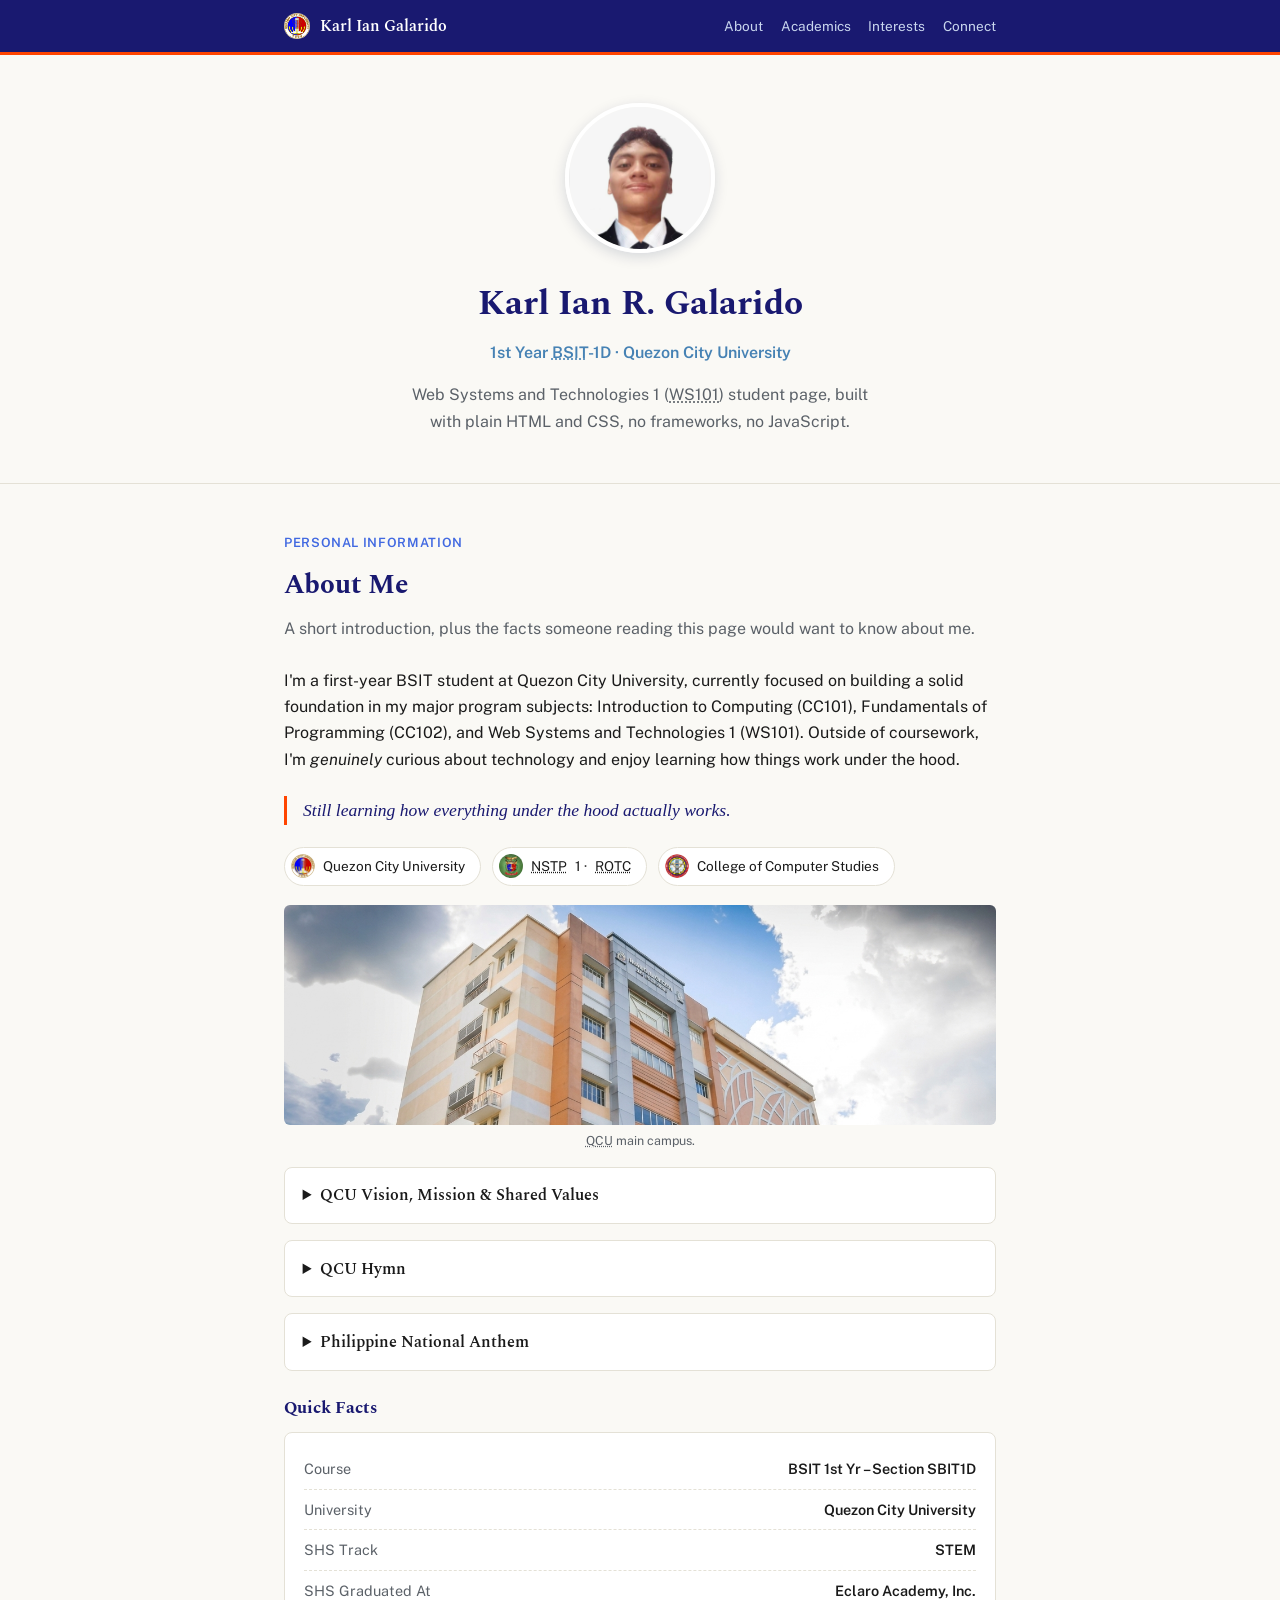
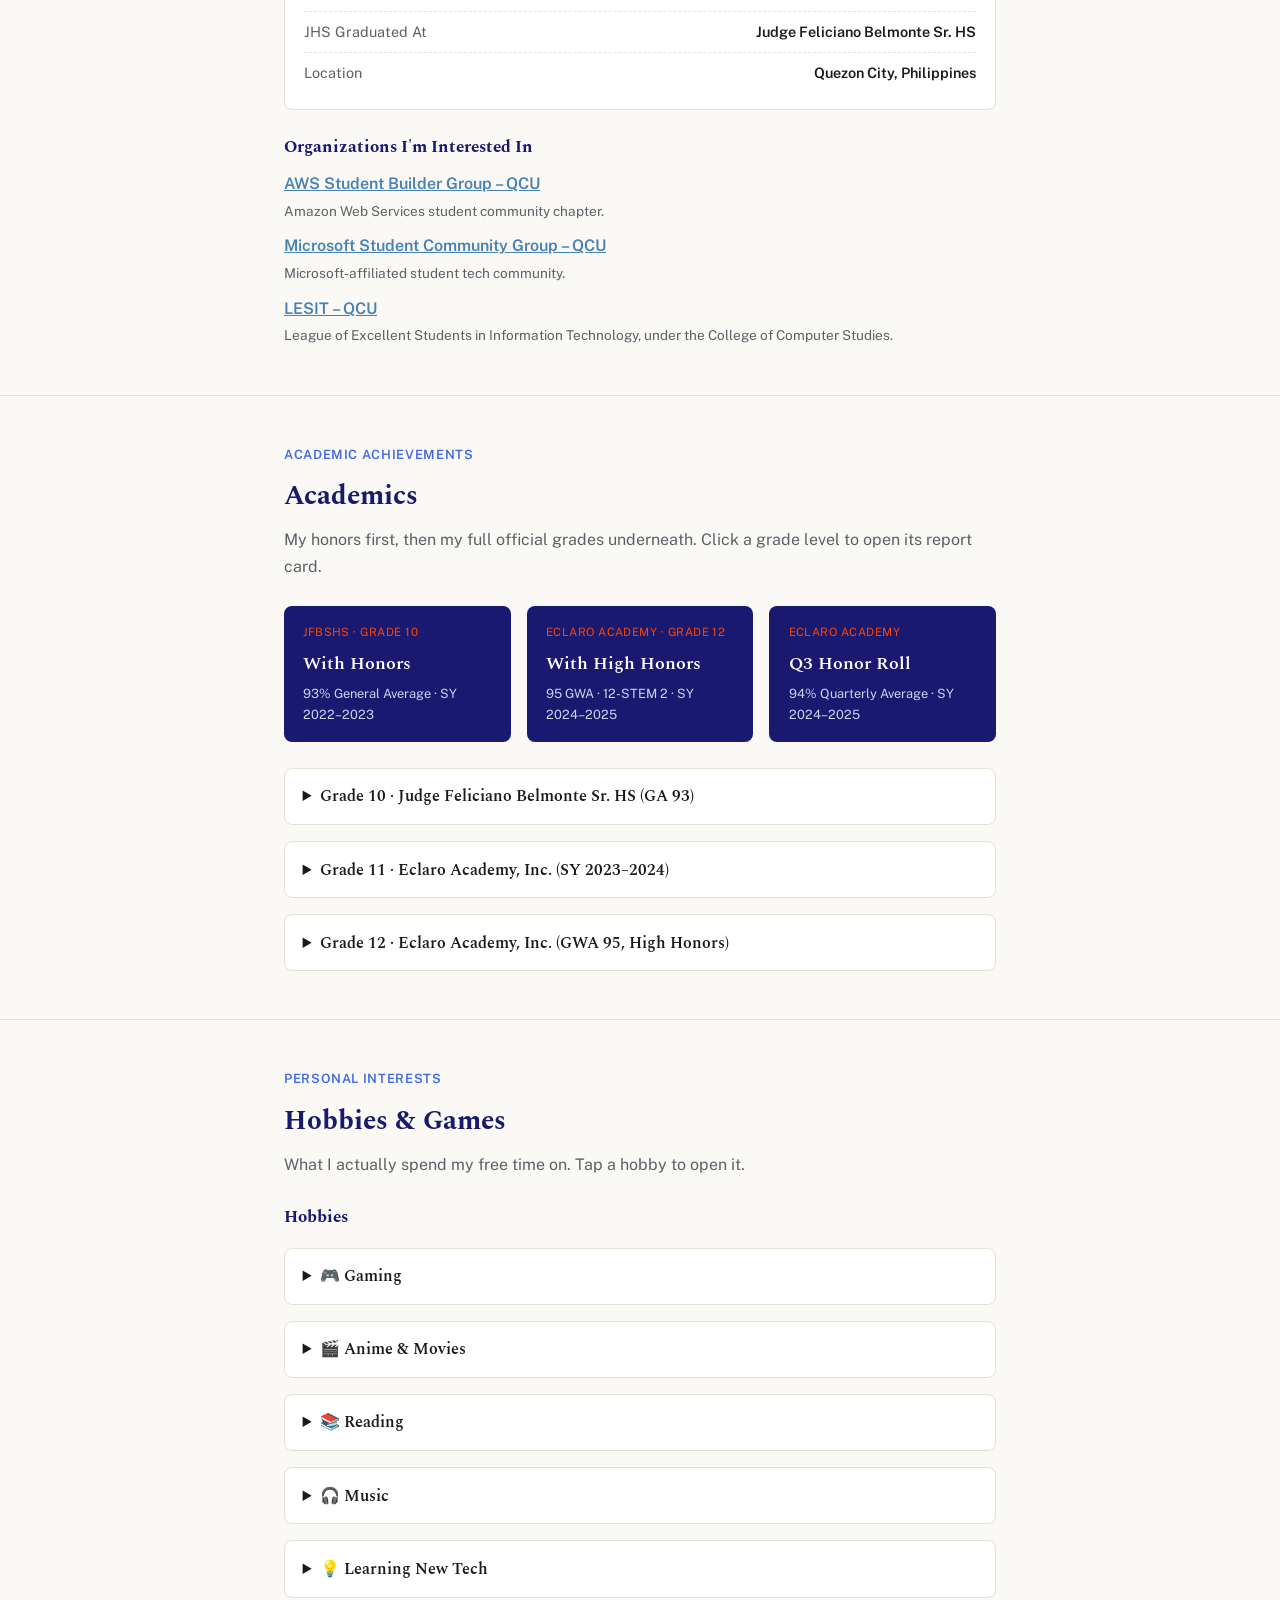
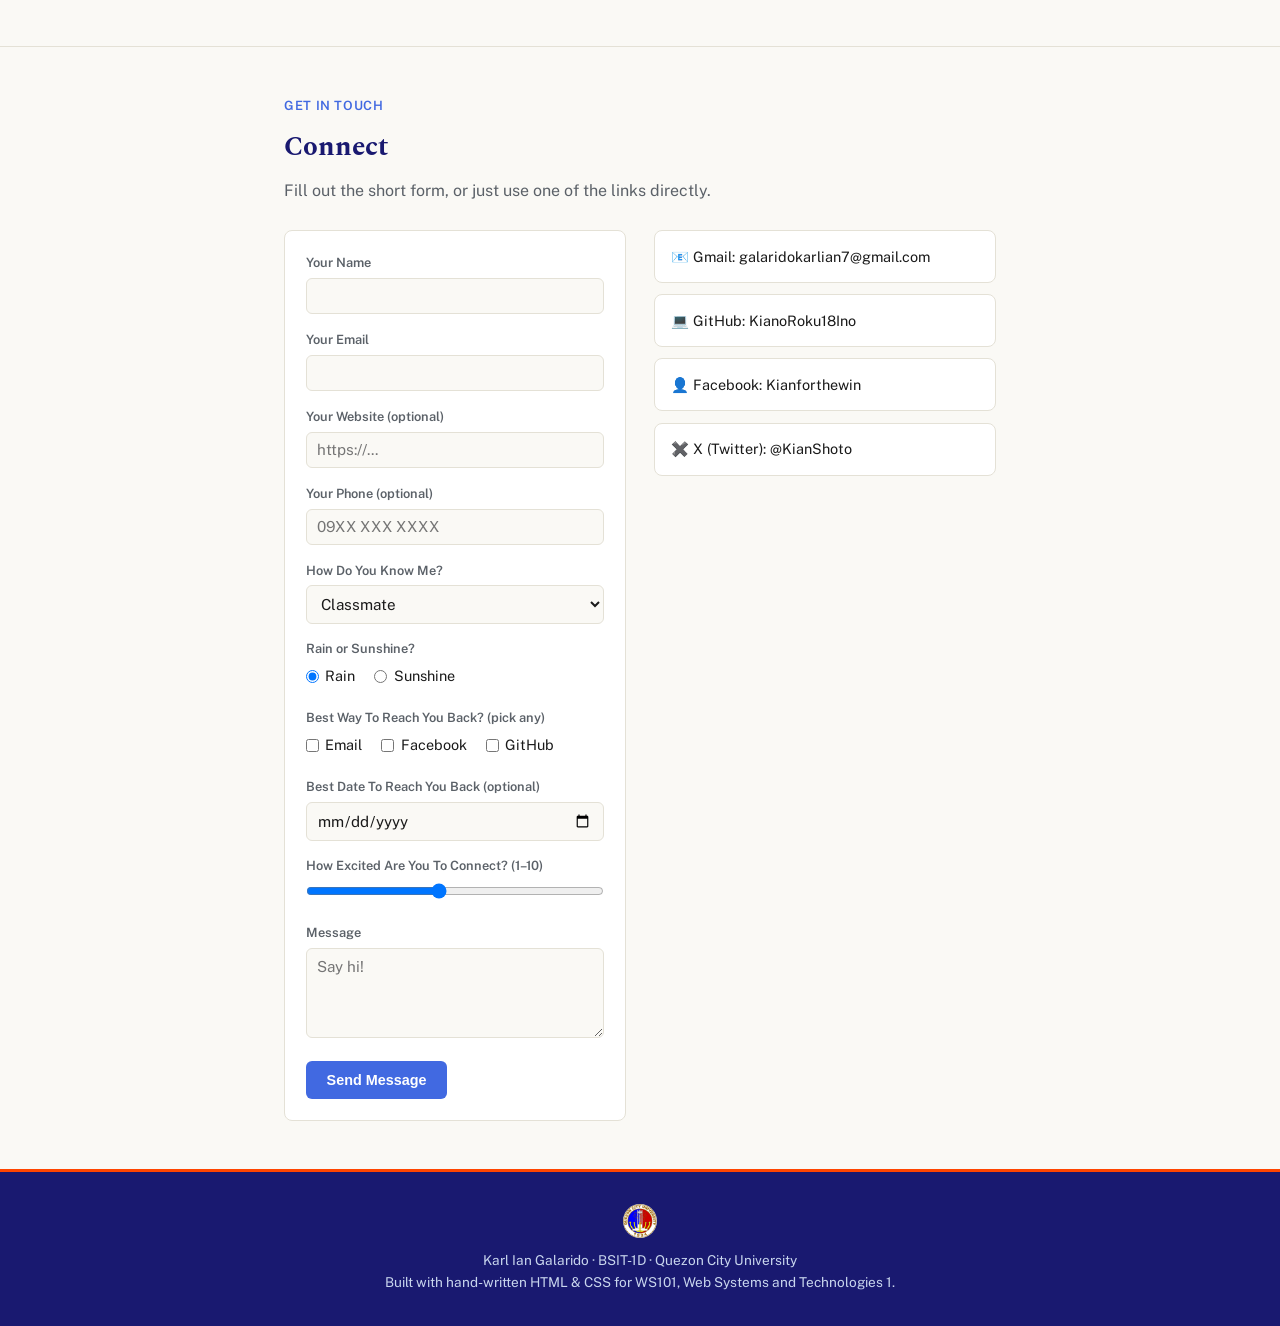
==== commit 47080512: "final commit" ====
--- a/260003GalaridoPortfolio.html
+++ b/260003GalaridoPortfolio.html
@@ -216,11 +216,11 @@
             </p>
           </details>
 
-          <!-- Prayer — audio not recorded/sourced yet, same pattern as
-             the placeholder notes under Interests further down: say
-             what's missing instead of leaving an empty section -->
+             <!-- Philippine National Anthem — uses a native audio player
+               with the local MP3 recording. The credit line identifies
+               Lupang Hinirang without reproducing its lyrics. -->
           <details class="info-box">
-            <summary>🇭 Philippine National Anthem</summary>
+            <summary>Philippine National Anthem</summary>
             <audio controls>
               <source
                 src="assets/audio/QCU_Philippine_Anthem.mp3"
